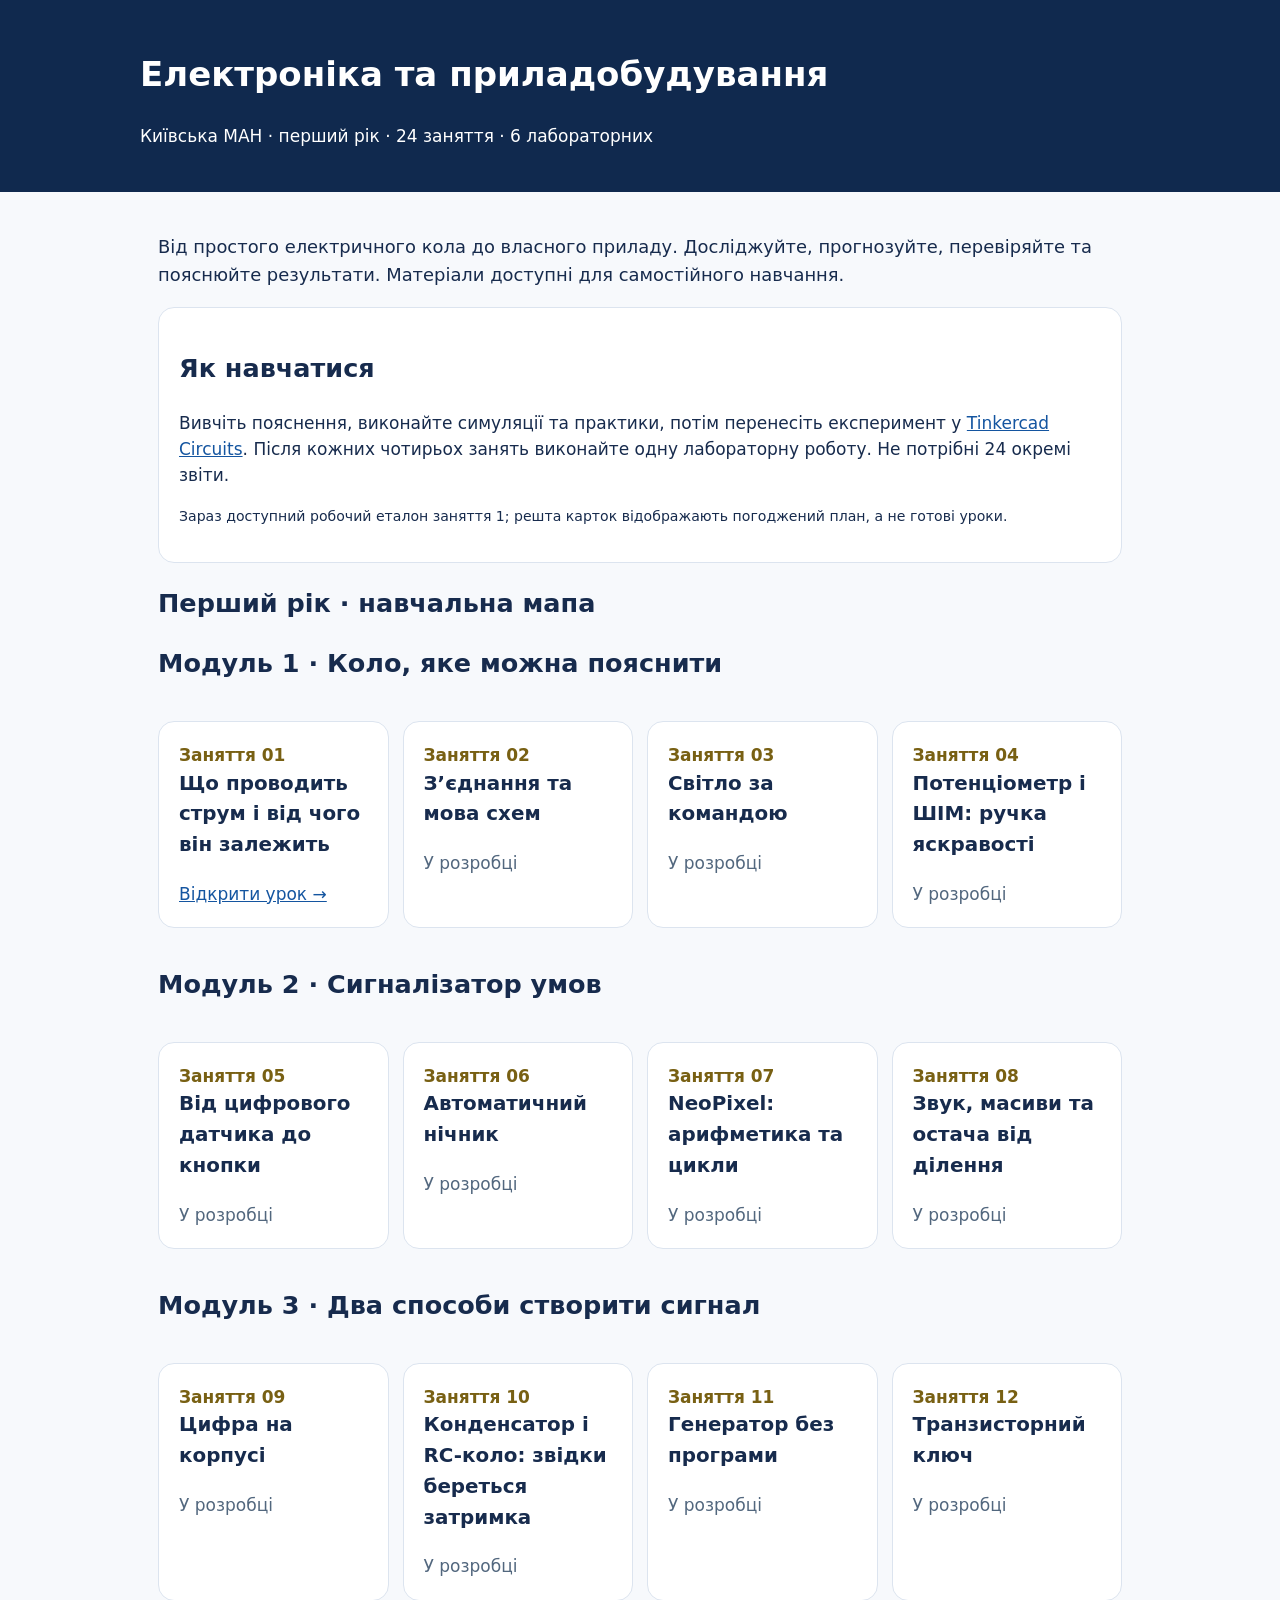
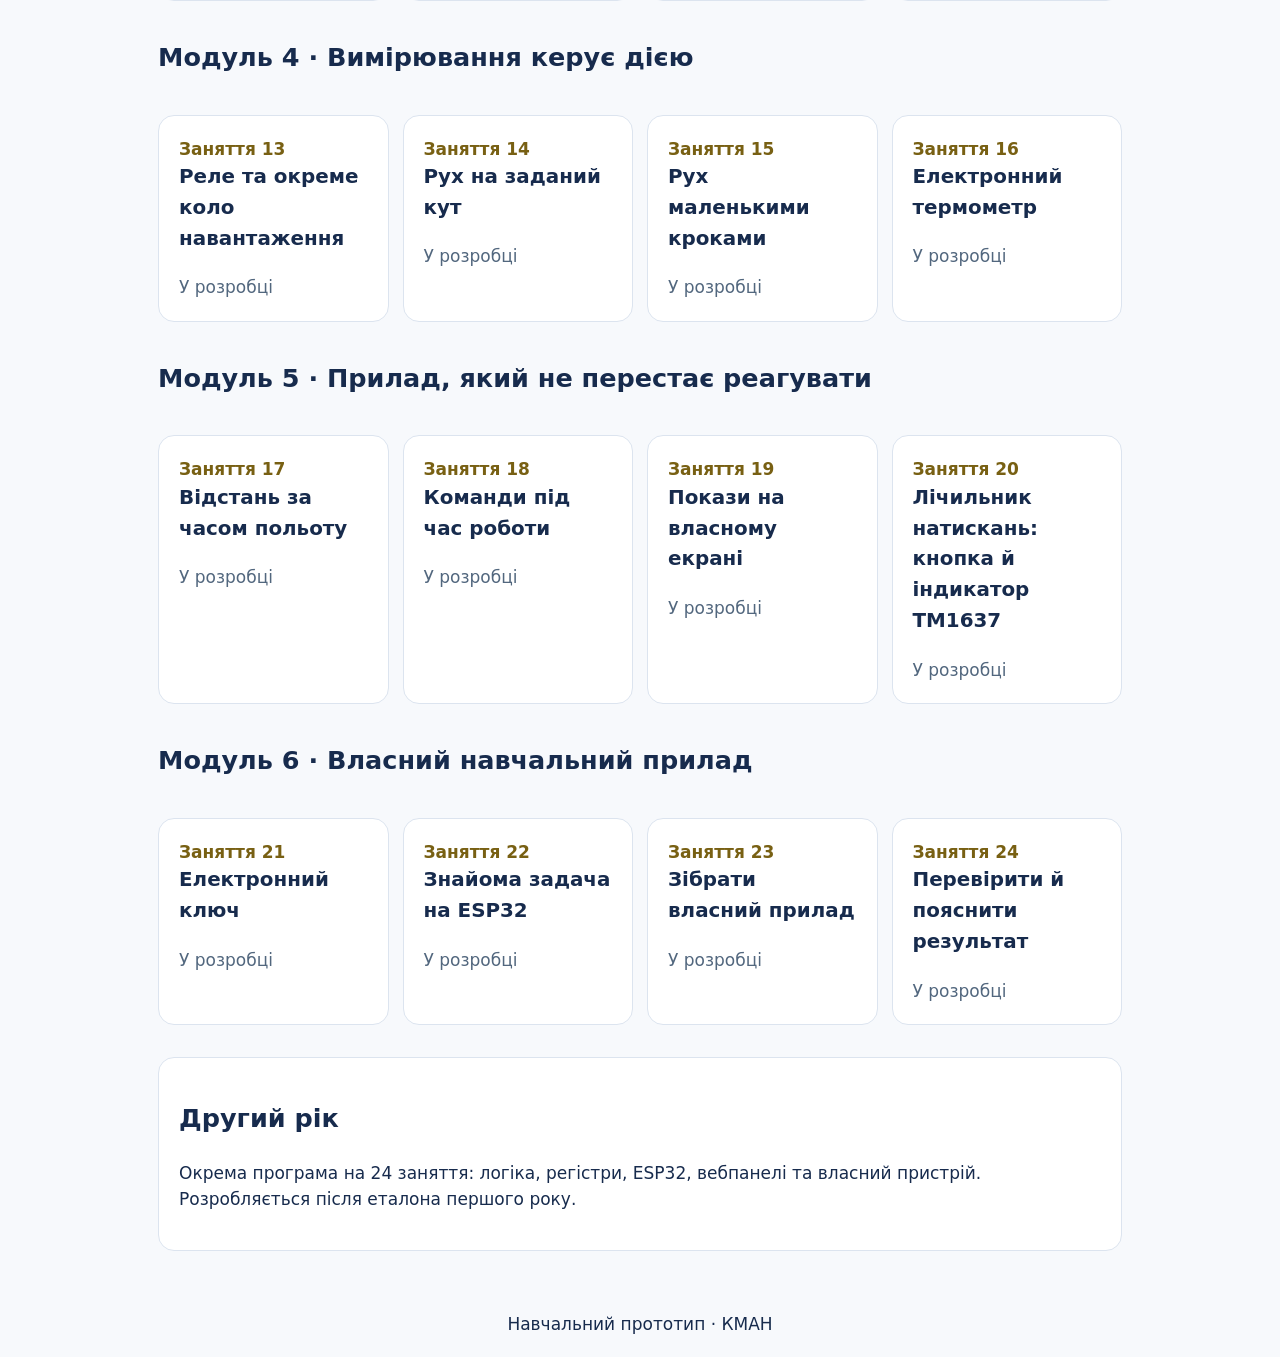
==== index.html @ ff13c94d "Add files via upload" ====
<!doctype html><html lang="uk"><head><meta charset="utf-8"><meta name="viewport" content="width=device-width,initial-scale=1"><title>Електроніка та приладобудування · КМАН</title><link rel="stylesheet" href="style.css"></head><body><header><h1>Електроніка та приладобудування</h1><p>Київська МАН · перший рік · 24 заняття · 6 лабораторних</p></header><main><p class="lead">Від простого електричного кола до власного приладу. Досліджуйте, прогнозуйте, перевіряйте та пояснюйте результати. Матеріали доступні для самостійного навчання.</p><section><h2>Як навчатися</h2><p>Вивчіть пояснення, виконайте симуляції та практики, потім перенесіть експеримент у <a href="https://www.tinkercad.com/circuits" target="_blank" rel="noopener">Tinkercad Circuits</a>. Після кожних чотирьох занять виконайте одну лабораторну роботу. Не потрібні 24 окремі звіти.</p><p class="small">Зараз доступний робочий еталон заняття 1; решта карток відображають погоджений план, а не готові уроки.</p></section><h2>Перший рік · навчальна мапа</h2><h2>Модуль 1 · Коло, яке можна пояснити</h2><div class="grid"><article class="card"><div class="tag">Заняття 01</div><h3>Що проводить струм і від чого він залежить</h3><a href="lessons/01.html">Відкрити урок →</a></article><article class="card"><div class="tag">Заняття 02</div><h3>З’єднання та мова схем</h3><span class="muted">У розробці</span></article><article class="card"><div class="tag">Заняття 03</div><h3>Світло за командою</h3><span class="muted">У розробці</span></article><article class="card"><div class="tag">Заняття 04</div><h3>Потенціометр і ШІМ: ручка яскравості</h3><span class="muted">У розробці</span></article></div><h2>Модуль 2 · Сигналізатор умов</h2><div class="grid"><article class="card"><div class="tag">Заняття 05</div><h3>Від цифрового датчика до кнопки</h3><span class="muted">У розробці</span></article><article class="card"><div class="tag">Заняття 06</div><h3>Автоматичний нічник</h3><span class="muted">У розробці</span></article><article class="card"><div class="tag">Заняття 07</div><h3>NeoPixel: арифметика та цикли</h3><span class="muted">У розробці</span></article><article class="card"><div class="tag">Заняття 08</div><h3>Звук, масиви та остача від ділення</h3><span class="muted">У розробці</span></article></div><h2>Модуль 3 · Два способи створити сигнал</h2><div class="grid"><article class="card"><div class="tag">Заняття 09</div><h3>Цифра на корпусі</h3><span class="muted">У розробці</span></article><article class="card"><div class="tag">Заняття 10</div><h3>Конденсатор і RC-коло: звідки береться затримка</h3><span class="muted">У розробці</span></article><article class="card"><div class="tag">Заняття 11</div><h3>Генератор без програми</h3><span class="muted">У розробці</span></article><article class="card"><div class="tag">Заняття 12</div><h3>Транзисторний ключ</h3><span class="muted">У розробці</span></article></div><h2>Модуль 4 · Вимірювання керує дією</h2><div class="grid"><article class="card"><div class="tag">Заняття 13</div><h3>Реле та окреме коло навантаження</h3><span class="muted">У розробці</span></article><article class="card"><div class="tag">Заняття 14</div><h3>Рух на заданий кут</h3><span class="muted">У розробці</span></article><article class="card"><div class="tag">Заняття 15</div><h3>Рух маленькими кроками</h3><span class="muted">У розробці</span></article><article class="card"><div class="tag">Заняття 16</div><h3>Електронний термометр</h3><span class="muted">У розробці</span></article></div><h2>Модуль 5 · Прилад, який не перестає реагувати</h2><div class="grid"><article class="card"><div class="tag">Заняття 17</div><h3>Відстань за часом польоту</h3><span class="muted">У розробці</span></article><article class="card"><div class="tag">Заняття 18</div><h3>Команди під час роботи</h3><span class="muted">У розробці</span></article><article class="card"><div class="tag">Заняття 19</div><h3>Покази на власному екрані</h3><span class="muted">У розробці</span></article><article class="card"><div class="tag">Заняття 20</div><h3>Лічильник натискань: кнопка й індикатор TM1637</h3><span class="muted">У розробці</span></article></div><h2>Модуль 6 · Власний навчальний прилад</h2><div class="grid"><article class="card"><div class="tag">Заняття 21</div><h3>Електронний ключ</h3><span class="muted">У розробці</span></article><article class="card"><div class="tag">Заняття 22</div><h3>Знайома задача на ESP32</h3><span class="muted">У розробці</span></article><article class="card"><div class="tag">Заняття 23</div><h3>Зібрати власний прилад</h3><span class="muted">У розробці</span></article><article class="card"><div class="tag">Заняття 24</div><h3>Перевірити й пояснити результат</h3><span class="muted">У розробці</span></article></div><section><h2>Другий рік</h2><p>Окрема програма на 24 заняття: логіка, регістри, ESP32, вебпанелі та власний пристрій. Розробляється після еталона першого року.</p></section></main><footer>Навчальний прототип · КМАН</footer></body></html>
---- style.css ----
*{box-sizing:border-box}body{margin:0;background:#f7f9fc;color:#172b4d;font:17px/1.55 system-ui,sans-serif}header{background:#10294e;color:white;padding:25px max(20px,calc((100% - 1000px)/2))}main{max-width:1000px;margin:auto;padding:24px 18px}a{color:#1455a0}header a{color:white}.lead{font-size:1.12rem}.grid{display:grid;grid-template-columns:repeat(auto-fit,minmax(230px,1fr));gap:14px}.card,section{background:white;border:1px solid #dce4ef;border-radius:16px;padding:20px;margin:16px 0}.card h3{margin-top:0}.tag{color:#786013;font-weight:700}button,input,select,textarea{font:inherit}button{border:0;border-radius:10px;background:#164b8c;color:white;padding:12px 17px;cursor:pointer;margin:5px 4px 5px 0}button:focus-visible,a:focus-visible,input:focus-visible{outline:3px solid #d4a53d}input[type=range]{width:100%}input[type=number]{max-width:120px;padding:9px}textarea{width:100%;min-height:95px;padding:10px;border:1px solid #9aaec7;border-radius:8px}.result{background:#eff5fc;padding:14px;border-radius:10px;margin-top:10px}.muted{color:#52677e}.circuit{display:flex;align-items:center;gap:12px;flex-wrap:wrap;background:#f0f6ff;padding:18px;border-radius:12px}.circuit span{padding:12px;border:2px solid #32639b;border-radius:8px}.disabled{opacity:.65}footer{padding:20px;text-align:center}.small{font-size:.88rem}@media print{header,button,.no-print{display:none!important}body{background:white}section{break-inside:avoid}}
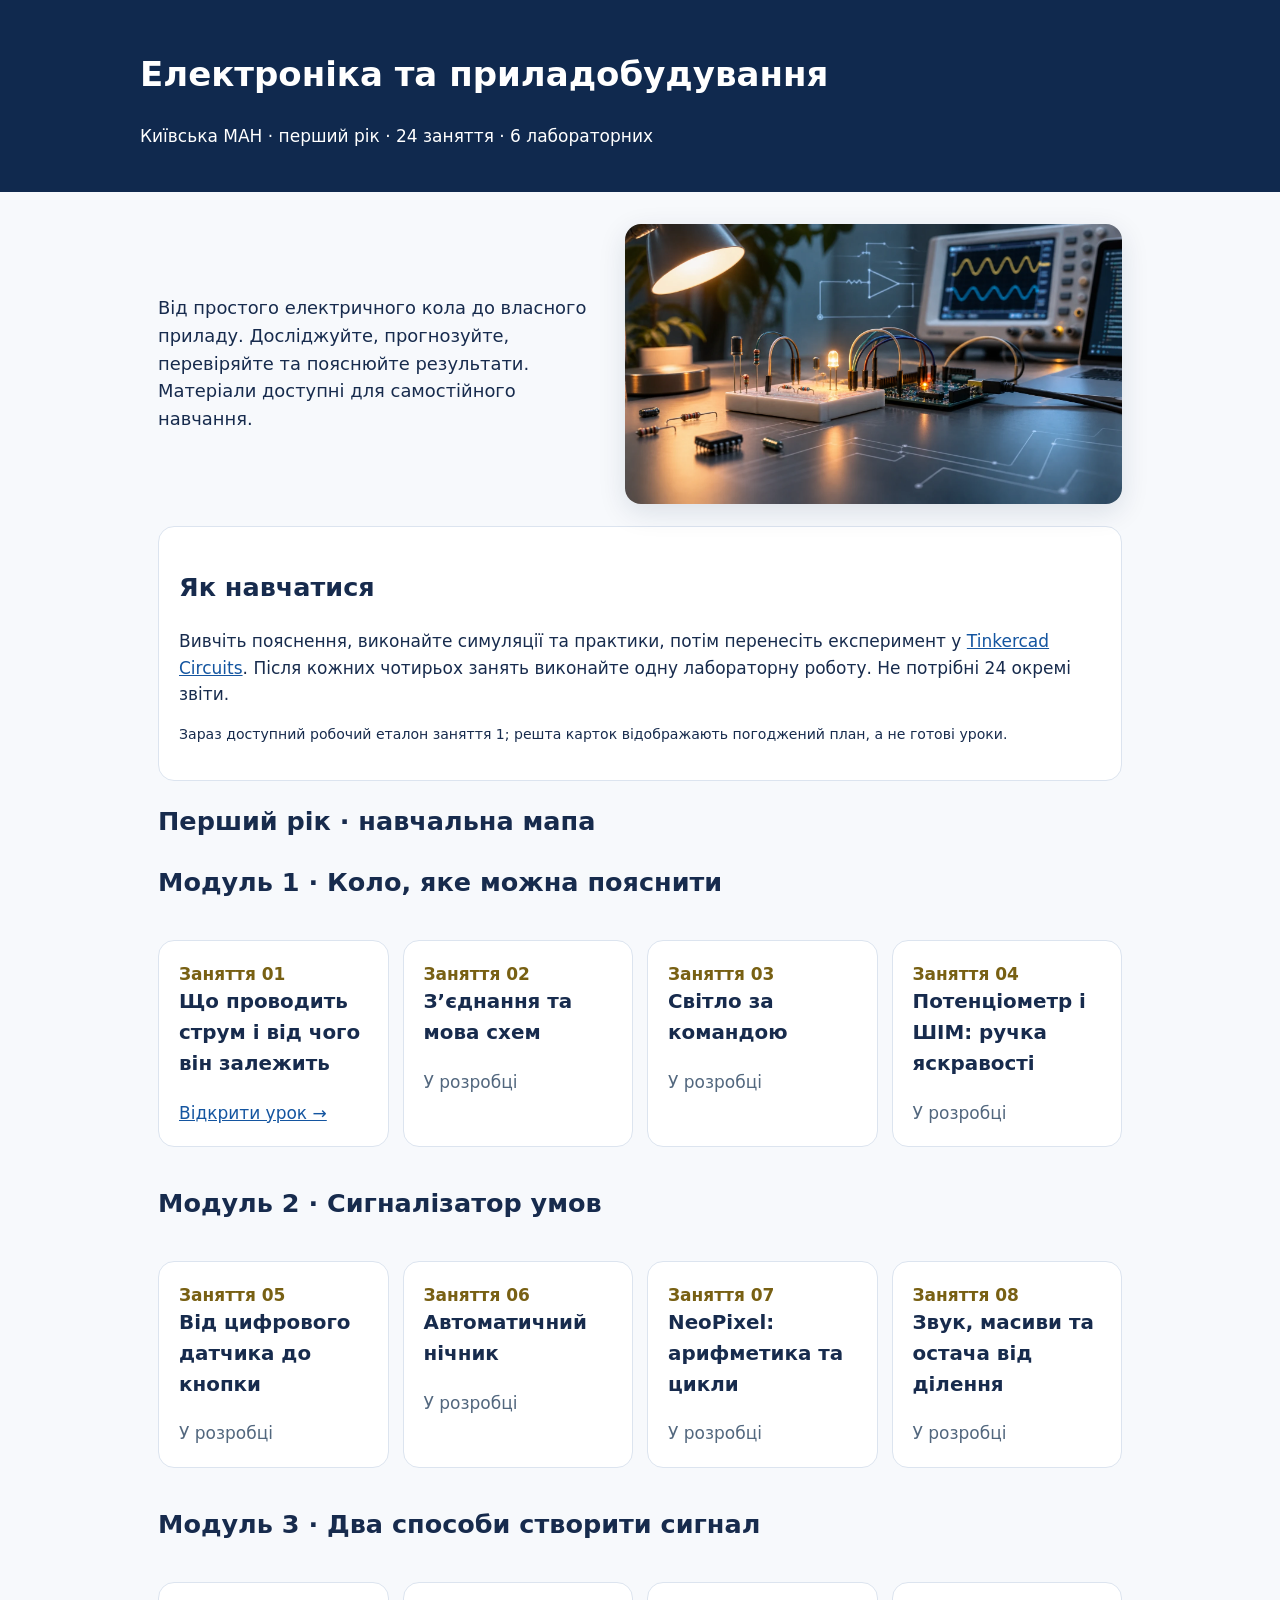
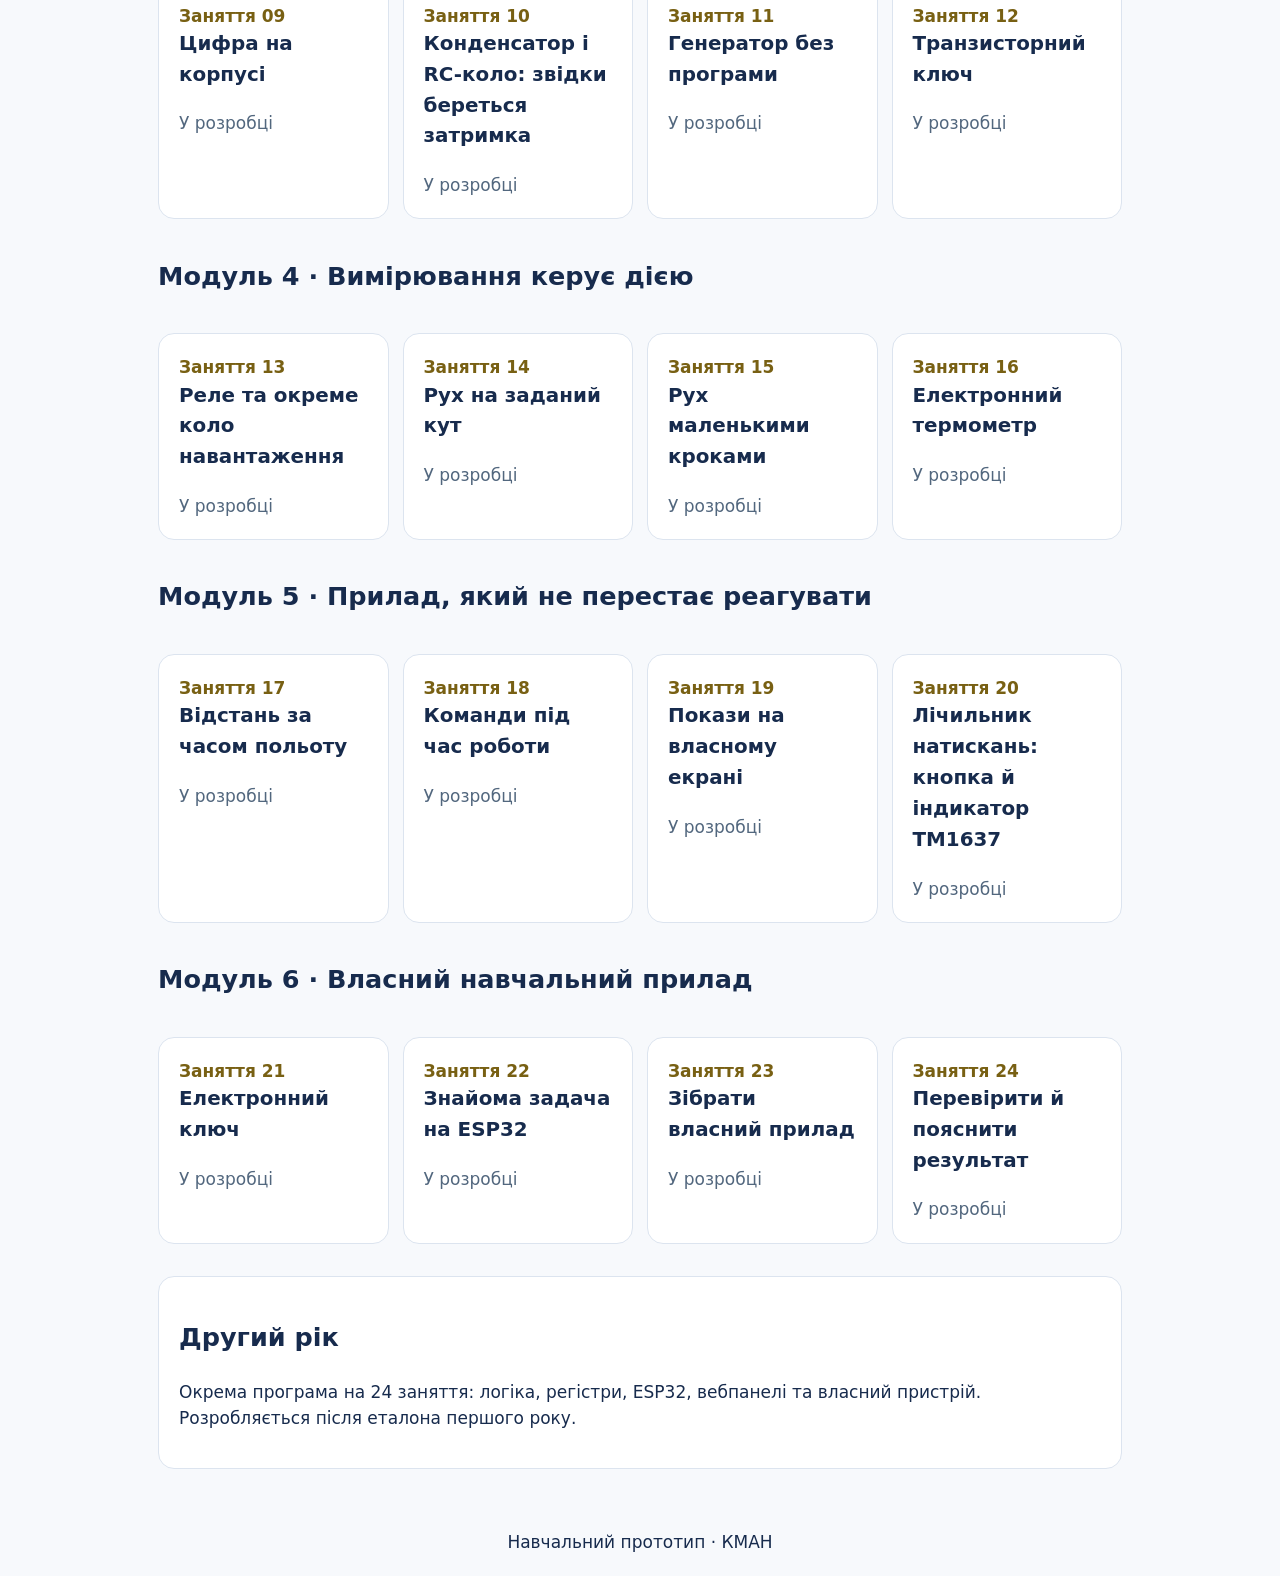
==== commit b7cc3429: "Add files via upload" ====
--- a/index.html
+++ b/index.html
@@ -1 +1 @@
-<!doctype html><html lang="uk"><head><meta charset="utf-8"><meta name="viewport" content="width=device-width,initial-scale=1"><title>Електроніка та приладобудування · КМАН</title><link rel="stylesheet" href="style.css"></head><body><header><h1>Електроніка та приладобудування</h1><p>Київська МАН · перший рік · 24 заняття · 6 лабораторних</p></header><main><p class="lead">Від простого електричного кола до власного приладу. Досліджуйте, прогнозуйте, перевіряйте та пояснюйте результати. Матеріали доступні для самостійного навчання.</p><section><h2>Як навчатися</h2><p>Вивчіть пояснення, виконайте симуляції та практики, потім перенесіть експеримент у <a href="https://www.tinkercad.com/circuits" target="_blank" rel="noopener">Tinkercad Circuits</a>. Після кожних чотирьох занять виконайте одну лабораторну роботу. Не потрібні 24 окремі звіти.</p><p class="small">Зараз доступний робочий еталон заняття 1; решта карток відображають погоджений план, а не готові уроки.</p></section><h2>Перший рік · навчальна мапа</h2><h2>Модуль 1 · Коло, яке можна пояснити</h2><div class="grid"><article class="card"><div class="tag">Заняття 01</div><h3>Що проводить струм і від чого він залежить</h3><a href="lessons/01.html">Відкрити урок →</a></article><article class="card"><div class="tag">Заняття 02</div><h3>З’єднання та мова схем</h3><span class="muted">У розробці</span></article><article class="card"><div class="tag">Заняття 03</div><h3>Світло за командою</h3><span class="muted">У розробці</span></article><article class="card"><div class="tag">Заняття 04</div><h3>Потенціометр і ШІМ: ручка яскравості</h3><span class="muted">У розробці</span></article></div><h2>Модуль 2 · Сигналізатор умов</h2><div class="grid"><article class="card"><div class="tag">Заняття 05</div><h3>Від цифрового датчика до кнопки</h3><span class="muted">У розробці</span></article><article class="card"><div class="tag">Заняття 06</div><h3>Автоматичний нічник</h3><span class="muted">У розробці</span></article><article class="card"><div class="tag">Заняття 07</div><h3>NeoPixel: арифметика та цикли</h3><span class="muted">У розробці</span></article><article class="card"><div class="tag">Заняття 08</div><h3>Звук, масиви та остача від ділення</h3><span class="muted">У розробці</span></article></div><h2>Модуль 3 · Два способи створити сигнал</h2><div class="grid"><article class="card"><div class="tag">Заняття 09</div><h3>Цифра на корпусі</h3><span class="muted">У розробці</span></article><article class="card"><div class="tag">Заняття 10</div><h3>Конденсатор і RC-коло: звідки береться затримка</h3><span class="muted">У розробці</span></article><article class="card"><div class="tag">Заняття 11</div><h3>Генератор без програми</h3><span class="muted">У розробці</span></article><article class="card"><div class="tag">Заняття 12</div><h3>Транзисторний ключ</h3><span class="muted">У розробці</span></article></div><h2>Модуль 4 · Вимірювання керує дією</h2><div class="grid"><article class="card"><div class="tag">Заняття 13</div><h3>Реле та окреме коло навантаження</h3><span class="muted">У розробці</span></article><article class="card"><div class="tag">Заняття 14</div><h3>Рух на заданий кут</h3><span class="muted">У розробці</span></article><article class="card"><div class="tag">Заняття 15</div><h3>Рух маленькими кроками</h3><span class="muted">У розробці</span></article><article class="card"><div class="tag">Заняття 16</div><h3>Електронний термометр</h3><span class="muted">У розробці</span></article></div><h2>Модуль 5 · Прилад, який не перестає реагувати</h2><div class="grid"><article class="card"><div class="tag">Заняття 17</div><h3>Відстань за часом польоту</h3><span class="muted">У розробці</span></article><article class="card"><div class="tag">Заняття 18</div><h3>Команди під час роботи</h3><span class="muted">У розробці</span></article><article class="card"><div class="tag">Заняття 19</div><h3>Покази на власному екрані</h3><span class="muted">У розробці</span></article><article class="card"><div class="tag">Заняття 20</div><h3>Лічильник натискань: кнопка й індикатор TM1637</h3><span class="muted">У розробці</span></article></div><h2>Модуль 6 · Власний навчальний прилад</h2><div class="grid"><article class="card"><div class="tag">Заняття 21</div><h3>Електронний ключ</h3><span class="muted">У розробці</span></article><article class="card"><div class="tag">Заняття 22</div><h3>Знайома задача на ESP32</h3><span class="muted">У розробці</span></article><article class="card"><div class="tag">Заняття 23</div><h3>Зібрати власний прилад</h3><span class="muted">У розробці</span></article><article class="card"><div class="tag">Заняття 24</div><h3>Перевірити й пояснити результат</h3><span class="muted">У розробці</span></article></div><section><h2>Другий рік</h2><p>Окрема програма на 24 заняття: логіка, регістри, ESP32, вебпанелі та власний пристрій. Розробляється після еталона першого року.</p></section></main><footer>Навчальний прототип · КМАН</footer></body></html>+<!doctype html><html lang="uk"><head><meta charset="utf-8"><meta name="viewport" content="width=device-width,initial-scale=1"><title>Електроніка та приладобудування · КМАН</title><link rel="stylesheet" href="style.css"></head><body><header><h1>Електроніка та приладобудування</h1><p>Київська МАН · перший рік · 24 заняття · 6 лабораторних</p></header><main><div class="hero"><div class="hero-copy"><p class="lead">Від простого електричного кола до власного приладу. Досліджуйте, прогнозуйте, перевіряйте та пояснюйте результати. Матеріали доступні для самостійного навчання.</p></div><img class="hero-image" src="images/electronics-hero.webp" alt="Електронна схема на макетній платі, мікроконтролер і осцилограф" loading="eager"></div><section><h2>Як навчатися</h2><p>Вивчіть пояснення, виконайте симуляції та практики, потім перенесіть експеримент у <a href="https://www.tinkercad.com/circuits" target="_blank" rel="noopener">Tinkercad Circuits</a>. Після кожних чотирьох занять виконайте одну лабораторну роботу. Не потрібні 24 окремі звіти.</p><p class="small">Зараз доступний робочий еталон заняття 1; решта карток відображають погоджений план, а не готові уроки.</p></section><h2>Перший рік · навчальна мапа</h2><h2>Модуль 1 · Коло, яке можна пояснити</h2><div class="grid"><article class="card"><div class="tag">Заняття 01</div><h3>Що проводить струм і від чого він залежить</h3><a href="lessons/01.html">Відкрити урок →</a></article><article class="card"><div class="tag">Заняття 02</div><h3>З’єднання та мова схем</h3><span class="muted">У розробці</span></article><article class="card"><div class="tag">Заняття 03</div><h3>Світло за командою</h3><span class="muted">У розробці</span></article><article class="card"><div class="tag">Заняття 04</div><h3>Потенціометр і ШІМ: ручка яскравості</h3><span class="muted">У розробці</span></article></div><h2>Модуль 2 · Сигналізатор умов</h2><div class="grid"><article class="card"><div class="tag">Заняття 05</div><h3>Від цифрового датчика до кнопки</h3><span class="muted">У розробці</span></article><article class="card"><div class="tag">Заняття 06</div><h3>Автоматичний нічник</h3><span class="muted">У розробці</span></article><article class="card"><div class="tag">Заняття 07</div><h3>NeoPixel: арифметика та цикли</h3><span class="muted">У розробці</span></article><article class="card"><div class="tag">Заняття 08</div><h3>Звук, масиви та остача від ділення</h3><span class="muted">У розробці</span></article></div><h2>Модуль 3 · Два способи створити сигнал</h2><div class="grid"><article class="card"><div class="tag">Заняття 09</div><h3>Цифра на корпусі</h3><span class="muted">У розробці</span></article><article class="card"><div class="tag">Заняття 10</div><h3>Конденсатор і RC-коло: звідки береться затримка</h3><span class="muted">У розробці</span></article><article class="card"><div class="tag">Заняття 11</div><h3>Генератор без програми</h3><span class="muted">У розробці</span></article><article class="card"><div class="tag">Заняття 12</div><h3>Транзисторний ключ</h3><span class="muted">У розробці</span></article></div><h2>Модуль 4 · Вимірювання керує дією</h2><div class="grid"><article class="card"><div class="tag">Заняття 13</div><h3>Реле та окреме коло навантаження</h3><span class="muted">У розробці</span></article><article class="card"><div class="tag">Заняття 14</div><h3>Рух на заданий кут</h3><span class="muted">У розробці</span></article><article class="card"><div class="tag">Заняття 15</div><h3>Рух маленькими кроками</h3><span class="muted">У розробці</span></article><article class="card"><div class="tag">Заняття 16</div><h3>Електронний термометр</h3><span class="muted">У розробці</span></article></div><h2>Модуль 5 · Прилад, який не перестає реагувати</h2><div class="grid"><article class="card"><div class="tag">Заняття 17</div><h3>Відстань за часом польоту</h3><span class="muted">У розробці</span></article><article class="card"><div class="tag">Заняття 18</div><h3>Команди під час роботи</h3><span class="muted">У розробці</span></article><article class="card"><div class="tag">Заняття 19</div><h3>Покази на власному екрані</h3><span class="muted">У розробці</span></article><article class="card"><div class="tag">Заняття 20</div><h3>Лічильник натискань: кнопка й індикатор TM1637</h3><span class="muted">У розробці</span></article></div><h2>Модуль 6 · Власний навчальний прилад</h2><div class="grid"><article class="card"><div class="tag">Заняття 21</div><h3>Електронний ключ</h3><span class="muted">У розробці</span></article><article class="card"><div class="tag">Заняття 22</div><h3>Знайома задача на ESP32</h3><span class="muted">У розробці</span></article><article class="card"><div class="tag">Заняття 23</div><h3>Зібрати власний прилад</h3><span class="muted">У розробці</span></article><article class="card"><div class="tag">Заняття 24</div><h3>Перевірити й пояснити результат</h3><span class="muted">У розробці</span></article></div><section><h2>Другий рік</h2><p>Окрема програма на 24 заняття: логіка, регістри, ESP32, вебпанелі та власний пристрій. Розробляється після еталона першого року.</p></section></main><footer>Навчальний прототип · КМАН</footer></body></html>
--- a/style.css
+++ b/style.css
@@ -1 +1,3 @@
-*{box-sizing:border-box}body{margin:0;background:#f7f9fc;color:#172b4d;font:17px/1.55 system-ui,sans-serif}header{background:#10294e;color:white;padding:25px max(20px,calc((100% - 1000px)/2))}main{max-width:1000px;margin:auto;padding:24px 18px}a{color:#1455a0}header a{color:white}.lead{font-size:1.12rem}.grid{display:grid;grid-template-columns:repeat(auto-fit,minmax(230px,1fr));gap:14px}.card,section{background:white;border:1px solid #dce4ef;border-radius:16px;padding:20px;margin:16px 0}.card h3{margin-top:0}.tag{color:#786013;font-weight:700}button,input,select,textarea{font:inherit}button{border:0;border-radius:10px;background:#164b8c;color:white;padding:12px 17px;cursor:pointer;margin:5px 4px 5px 0}button:focus-visible,a:focus-visible,input:focus-visible{outline:3px solid #d4a53d}input[type=range]{width:100%}input[type=number]{max-width:120px;padding:9px}textarea{width:100%;min-height:95px;padding:10px;border:1px solid #9aaec7;border-radius:8px}.result{background:#eff5fc;padding:14px;border-radius:10px;margin-top:10px}.muted{color:#52677e}.circuit{display:flex;align-items:center;gap:12px;flex-wrap:wrap;background:#f0f6ff;padding:18px;border-radius:12px}.circuit span{padding:12px;border:2px solid #32639b;border-radius:8px}.disabled{opacity:.65}footer{padding:20px;text-align:center}.small{font-size:.88rem}@media print{header,button,.no-print{display:none!important}body{background:white}section{break-inside:avoid}}+*{box-sizing:border-box}body{margin:0;background:#f7f9fc;color:#172b4d;font:17px/1.55 system-ui,sans-serif}header{background:#10294e;color:white;padding:25px max(20px,calc((100% - 1000px)/2))}main{max-width:1000px;margin:auto;padding:24px 18px}a{color:#1455a0}header a{color:white}.lead{font-size:1.12rem}.grid{display:grid;grid-template-columns:repeat(auto-fit,minmax(230px,1fr));gap:14px}.card,section{background:white;border:1px solid #dce4ef;border-radius:16px;padding:20px;margin:16px 0}.card h3{margin-top:0}.tag{color:#786013;font-weight:700}button,input,select,textarea{font:inherit}button{border:0;border-radius:10px;background:#164b8c;color:white;padding:12px 17px;cursor:pointer;margin:5px 4px 5px 0}button:focus-visible,a:focus-visible,input:focus-visible{outline:3px solid #d4a53d}input[type=range]{width:100%}input[type=number]{max-width:120px;padding:9px}textarea{width:100%;min-height:95px;padding:10px;border:1px solid #9aaec7;border-radius:8px}.result{background:#eff5fc;padding:14px;border-radius:10px;margin-top:10px}.muted{color:#52677e}.circuit{display:flex;align-items:center;gap:12px;flex-wrap:wrap;background:#f0f6ff;padding:18px;border-radius:12px}.circuit span{padding:12px;border:2px solid #32639b;border-radius:8px}.disabled{opacity:.65}footer{padding:20px;text-align:center}.small{font-size:.88rem}@media print{header,button,.no-print{display:none!important}body{background:white}section{break-inside:avoid}}
+/* Головна сторінка: реалістичне зображення праворуч від вступу */
+.hero{display:grid;grid-template-columns:minmax(0,1fr) minmax(0,1.12fr);gap:24px;align-items:center;margin:8px 0 22px}.hero-copy{min-width:0}.hero-image{display:block;width:100%;height:280px;object-fit:cover;border-radius:16px;box-shadow:0 8px 28px rgba(16,41,78,.12)}@media(max-width:680px){.hero{grid-template-columns:1fr;gap:12px}.hero-image{height:auto;max-height:300px;aspect-ratio:16/10;object-fit:cover}}
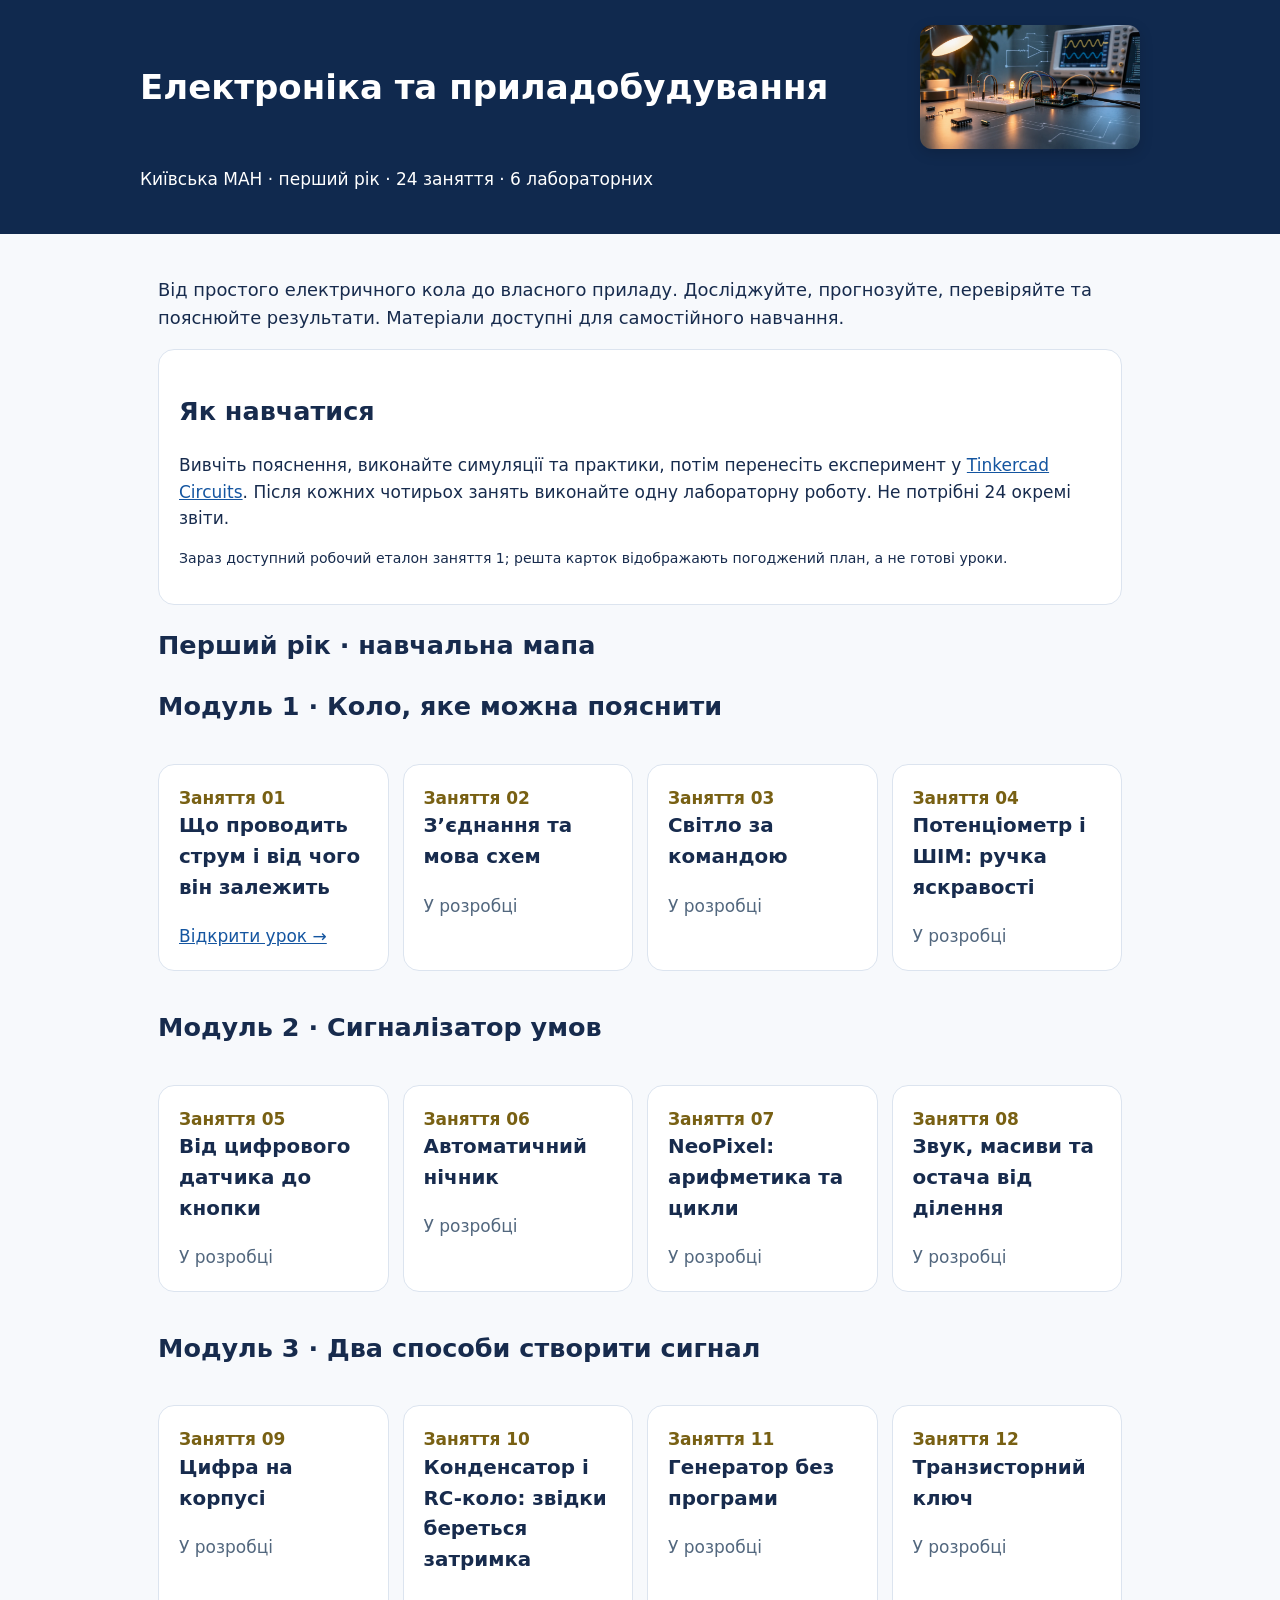
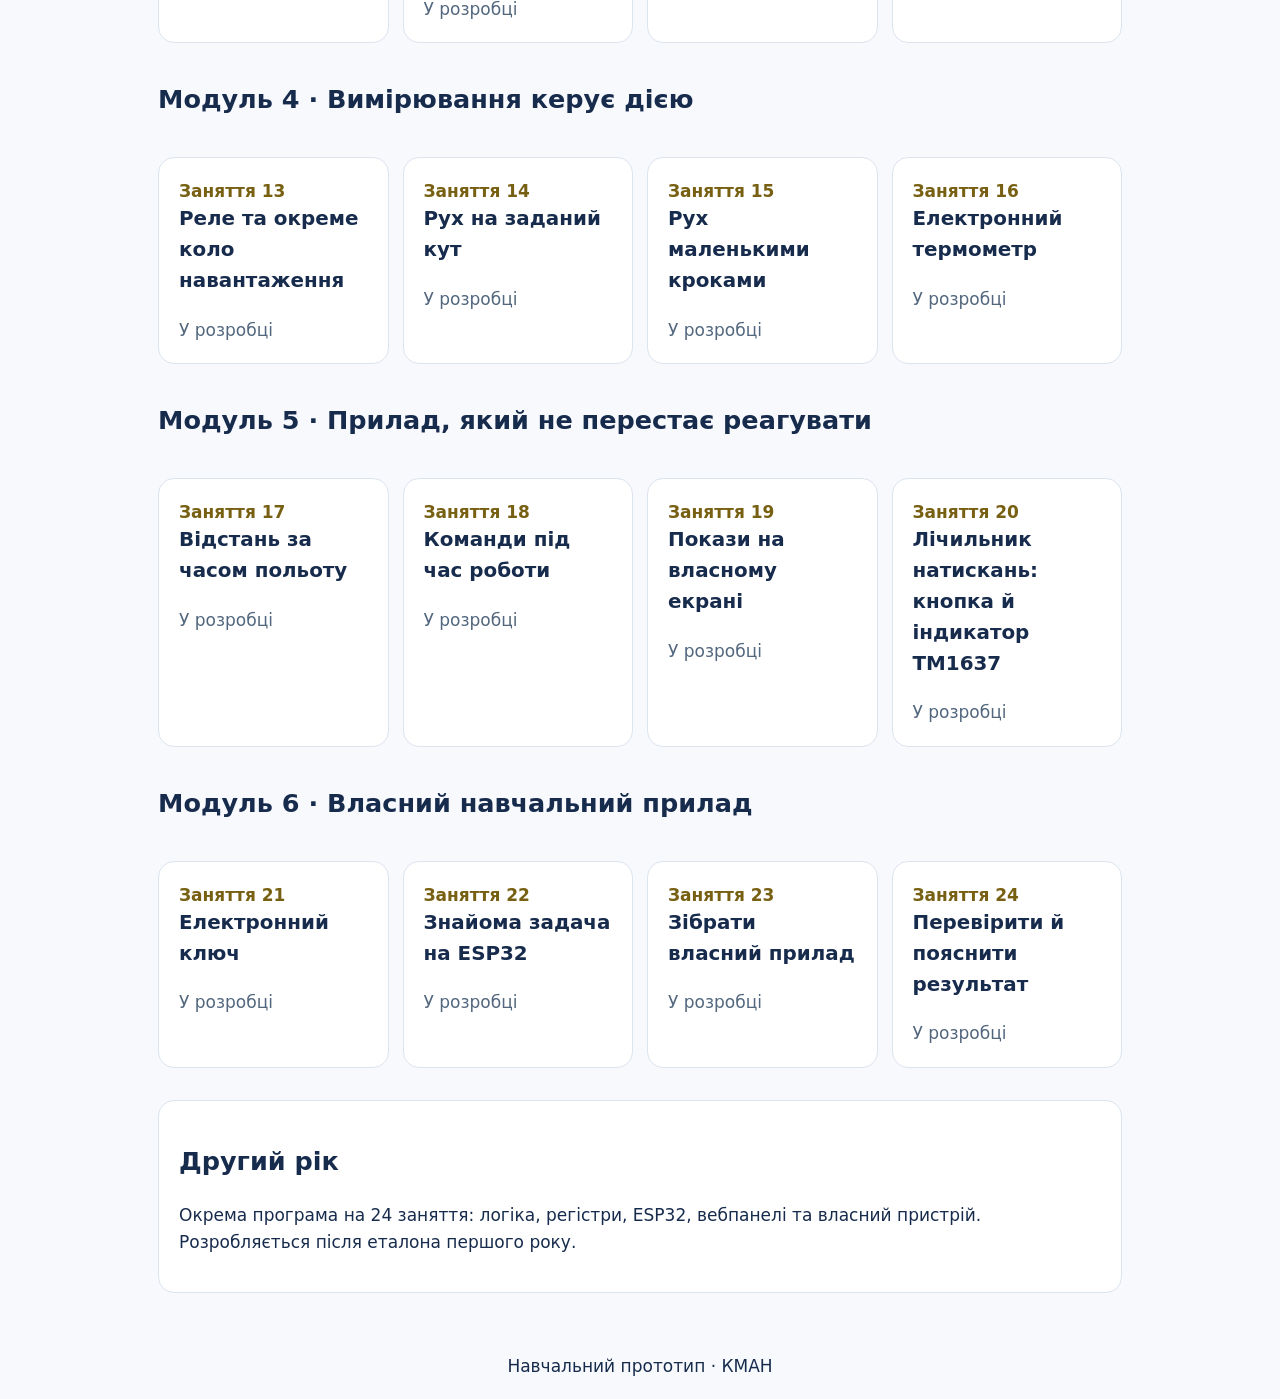
==== commit e300e707: "Add files via upload" ====
--- a/index.html
+++ b/index.html
@@ -1 +1,2 @@
-<!doctype html><html lang="uk"><head><meta charset="utf-8"><meta name="viewport" content="width=device-width,initial-scale=1"><title>Електроніка та приладобудування · КМАН</title><link rel="stylesheet" href="style.css"></head><body><header><h1>Електроніка та приладобудування</h1><p>Київська МАН · перший рік · 24 заняття · 6 лабораторних</p></header><main><div class="hero"><div class="hero-copy"><p class="lead">Від простого електричного кола до власного приладу. Досліджуйте, прогнозуйте, перевіряйте та пояснюйте результати. Матеріали доступні для самостійного навчання.</p></div><img class="hero-image" src="images/electronics-hero.webp" alt="Електронна схема на макетній платі, мікроконтролер і осцилограф" loading="eager"></div><section><h2>Як навчатися</h2><p>Вивчіть пояснення, виконайте симуляції та практики, потім перенесіть експеримент у <a href="https://www.tinkercad.com/circuits" target="_blank" rel="noopener">Tinkercad Circuits</a>. Після кожних чотирьох занять виконайте одну лабораторну роботу. Не потрібні 24 окремі звіти.</p><p class="small">Зараз доступний робочий еталон заняття 1; решта карток відображають погоджений план, а не готові уроки.</p></section><h2>Перший рік · навчальна мапа</h2><h2>Модуль 1 · Коло, яке можна пояснити</h2><div class="grid"><article class="card"><div class="tag">Заняття 01</div><h3>Що проводить струм і від чого він залежить</h3><a href="lessons/01.html">Відкрити урок →</a></article><article class="card"><div class="tag">Заняття 02</div><h3>З’єднання та мова схем</h3><span class="muted">У розробці</span></article><article class="card"><div class="tag">Заняття 03</div><h3>Світло за командою</h3><span class="muted">У розробці</span></article><article class="card"><div class="tag">Заняття 04</div><h3>Потенціометр і ШІМ: ручка яскравості</h3><span class="muted">У розробці</span></article></div><h2>Модуль 2 · Сигналізатор умов</h2><div class="grid"><article class="card"><div class="tag">Заняття 05</div><h3>Від цифрового датчика до кнопки</h3><span class="muted">У розробці</span></article><article class="card"><div class="tag">Заняття 06</div><h3>Автоматичний нічник</h3><span class="muted">У розробці</span></article><article class="card"><div class="tag">Заняття 07</div><h3>NeoPixel: арифметика та цикли</h3><span class="muted">У розробці</span></article><article class="card"><div class="tag">Заняття 08</div><h3>Звук, масиви та остача від ділення</h3><span class="muted">У розробці</span></article></div><h2>Модуль 3 · Два способи створити сигнал</h2><div class="grid"><article class="card"><div class="tag">Заняття 09</div><h3>Цифра на корпусі</h3><span class="muted">У розробці</span></article><article class="card"><div class="tag">Заняття 10</div><h3>Конденсатор і RC-коло: звідки береться затримка</h3><span class="muted">У розробці</span></article><article class="card"><div class="tag">Заняття 11</div><h3>Генератор без програми</h3><span class="muted">У розробці</span></article><article class="card"><div class="tag">Заняття 12</div><h3>Транзисторний ключ</h3><span class="muted">У розробці</span></article></div><h2>Модуль 4 · Вимірювання керує дією</h2><div class="grid"><article class="card"><div class="tag">Заняття 13</div><h3>Реле та окреме коло навантаження</h3><span class="muted">У розробці</span></article><article class="card"><div class="tag">Заняття 14</div><h3>Рух на заданий кут</h3><span class="muted">У розробці</span></article><article class="card"><div class="tag">Заняття 15</div><h3>Рух маленькими кроками</h3><span class="muted">У розробці</span></article><article class="card"><div class="tag">Заняття 16</div><h3>Електронний термометр</h3><span class="muted">У розробці</span></article></div><h2>Модуль 5 · Прилад, який не перестає реагувати</h2><div class="grid"><article class="card"><div class="tag">Заняття 17</div><h3>Відстань за часом польоту</h3><span class="muted">У розробці</span></article><article class="card"><div class="tag">Заняття 18</div><h3>Команди під час роботи</h3><span class="muted">У розробці</span></article><article class="card"><div class="tag">Заняття 19</div><h3>Покази на власному екрані</h3><span class="muted">У розробці</span></article><article class="card"><div class="tag">Заняття 20</div><h3>Лічильник натискань: кнопка й індикатор TM1637</h3><span class="muted">У розробці</span></article></div><h2>Модуль 6 · Власний навчальний прилад</h2><div class="grid"><article class="card"><div class="tag">Заняття 21</div><h3>Електронний ключ</h3><span class="muted">У розробці</span></article><article class="card"><div class="tag">Заняття 22</div><h3>Знайома задача на ESP32</h3><span class="muted">У розробці</span></article><article class="card"><div class="tag">Заняття 23</div><h3>Зібрати власний прилад</h3><span class="muted">У розробці</span></article><article class="card"><div class="tag">Заняття 24</div><h3>Перевірити й пояснити результат</h3><span class="muted">У розробці</span></article></div><section><h2>Другий рік</h2><p>Окрема програма на 24 заняття: логіка, регістри, ESP32, вебпанелі та власний пристрій. Розробляється після еталона першого року.</p></section></main><footer>Навчальний прототип · КМАН</footer></body></html>+<!DOCTYPE html>
+<html lang="uk"><head><meta charset="utf-8"/><meta content="width=device-width,initial-scale=1" name="viewport"/><title>Електроніка та приладобудування · КМАН</title><link href="style.css" rel="stylesheet"/></head><body><header><div class="course-heading"><h1>Електроніка та приладобудування</h1><img alt="Електронна схема на макетній платі, мікроконтролер і осцилограф" class="course-heading-image" loading="eager" src="images/electronics-hero.webp"/></div><p>Київська МАН · перший рік · 24 заняття · 6 лабораторних</p></header><main><p class="lead">Від простого електричного кола до власного приладу. Досліджуйте, прогнозуйте, перевіряйте та пояснюйте результати. Матеріали доступні для самостійного навчання.</p><section><h2>Як навчатися</h2><p>Вивчіть пояснення, виконайте симуляції та практики, потім перенесіть експеримент у <a href="https://www.tinkercad.com/circuits" rel="noopener" target="_blank">Tinkercad Circuits</a>. Після кожних чотирьох занять виконайте одну лабораторну роботу. Не потрібні 24 окремі звіти.</p><p class="small">Зараз доступний робочий еталон заняття 1; решта карток відображають погоджений план, а не готові уроки.</p></section><h2>Перший рік · навчальна мапа</h2><h2>Модуль 1 · Коло, яке можна пояснити</h2><div class="grid"><article class="card"><div class="tag">Заняття 01</div><h3>Що проводить струм і від чого він залежить</h3><a href="lessons/01.html">Відкрити урок →</a></article><article class="card"><div class="tag">Заняття 02</div><h3>З’єднання та мова схем</h3><span class="muted">У розробці</span></article><article class="card"><div class="tag">Заняття 03</div><h3>Світло за командою</h3><span class="muted">У розробці</span></article><article class="card"><div class="tag">Заняття 04</div><h3>Потенціометр і ШІМ: ручка яскравості</h3><span class="muted">У розробці</span></article></div><h2>Модуль 2 · Сигналізатор умов</h2><div class="grid"><article class="card"><div class="tag">Заняття 05</div><h3>Від цифрового датчика до кнопки</h3><span class="muted">У розробці</span></article><article class="card"><div class="tag">Заняття 06</div><h3>Автоматичний нічник</h3><span class="muted">У розробці</span></article><article class="card"><div class="tag">Заняття 07</div><h3>NeoPixel: арифметика та цикли</h3><span class="muted">У розробці</span></article><article class="card"><div class="tag">Заняття 08</div><h3>Звук, масиви та остача від ділення</h3><span class="muted">У розробці</span></article></div><h2>Модуль 3 · Два способи створити сигнал</h2><div class="grid"><article class="card"><div class="tag">Заняття 09</div><h3>Цифра на корпусі</h3><span class="muted">У розробці</span></article><article class="card"><div class="tag">Заняття 10</div><h3>Конденсатор і RC-коло: звідки береться затримка</h3><span class="muted">У розробці</span></article><article class="card"><div class="tag">Заняття 11</div><h3>Генератор без програми</h3><span class="muted">У розробці</span></article><article class="card"><div class="tag">Заняття 12</div><h3>Транзисторний ключ</h3><span class="muted">У розробці</span></article></div><h2>Модуль 4 · Вимірювання керує дією</h2><div class="grid"><article class="card"><div class="tag">Заняття 13</div><h3>Реле та окреме коло навантаження</h3><span class="muted">У розробці</span></article><article class="card"><div class="tag">Заняття 14</div><h3>Рух на заданий кут</h3><span class="muted">У розробці</span></article><article class="card"><div class="tag">Заняття 15</div><h3>Рух маленькими кроками</h3><span class="muted">У розробці</span></article><article class="card"><div class="tag">Заняття 16</div><h3>Електронний термометр</h3><span class="muted">У розробці</span></article></div><h2>Модуль 5 · Прилад, який не перестає реагувати</h2><div class="grid"><article class="card"><div class="tag">Заняття 17</div><h3>Відстань за часом польоту</h3><span class="muted">У розробці</span></article><article class="card"><div class="tag">Заняття 18</div><h3>Команди під час роботи</h3><span class="muted">У розробці</span></article><article class="card"><div class="tag">Заняття 19</div><h3>Покази на власному екрані</h3><span class="muted">У розробці</span></article><article class="card"><div class="tag">Заняття 20</div><h3>Лічильник натискань: кнопка й індикатор TM1637</h3><span class="muted">У розробці</span></article></div><h2>Модуль 6 · Власний навчальний прилад</h2><div class="grid"><article class="card"><div class="tag">Заняття 21</div><h3>Електронний ключ</h3><span class="muted">У розробці</span></article><article class="card"><div class="tag">Заняття 22</div><h3>Знайома задача на ESP32</h3><span class="muted">У розробці</span></article><article class="card"><div class="tag">Заняття 23</div><h3>Зібрати власний прилад</h3><span class="muted">У розробці</span></article><article class="card"><div class="tag">Заняття 24</div><h3>Перевірити й пояснити результат</h3><span class="muted">У розробці</span></article></div><section><h2>Другий рік</h2><p>Окрема програма на 24 заняття: логіка, регістри, ESP32, вебпанелі та власний пристрій. Розробляється після еталона першого року.</p></section></main><footer>Навчальний прототип · КМАН</footer></body></html>
--- a/style.css
+++ b/style.css
@@ -1,3 +1,6 @@
 *{box-sizing:border-box}body{margin:0;background:#f7f9fc;color:#172b4d;font:17px/1.55 system-ui,sans-serif}header{background:#10294e;color:white;padding:25px max(20px,calc((100% - 1000px)/2))}main{max-width:1000px;margin:auto;padding:24px 18px}a{color:#1455a0}header a{color:white}.lead{font-size:1.12rem}.grid{display:grid;grid-template-columns:repeat(auto-fit,minmax(230px,1fr));gap:14px}.card,section{background:white;border:1px solid #dce4ef;border-radius:16px;padding:20px;margin:16px 0}.card h3{margin-top:0}.tag{color:#786013;font-weight:700}button,input,select,textarea{font:inherit}button{border:0;border-radius:10px;background:#164b8c;color:white;padding:12px 17px;cursor:pointer;margin:5px 4px 5px 0}button:focus-visible,a:focus-visible,input:focus-visible{outline:3px solid #d4a53d}input[type=range]{width:100%}input[type=number]{max-width:120px;padding:9px}textarea{width:100%;min-height:95px;padding:10px;border:1px solid #9aaec7;border-radius:8px}.result{background:#eff5fc;padding:14px;border-radius:10px;margin-top:10px}.muted{color:#52677e}.circuit{display:flex;align-items:center;gap:12px;flex-wrap:wrap;background:#f0f6ff;padding:18px;border-radius:12px}.circuit span{padding:12px;border:2px solid #32639b;border-radius:8px}.disabled{opacity:.65}footer{padding:20px;text-align:center}.small{font-size:.88rem}@media print{header,button,.no-print{display:none!important}body{background:white}section{break-inside:avoid}}
 /* Головна сторінка: реалістичне зображення праворуч від вступу */
 .hero{display:grid;grid-template-columns:minmax(0,1fr) minmax(0,1.12fr);gap:24px;align-items:center;margin:8px 0 22px}.hero-copy{min-width:0}.hero-image{display:block;width:100%;height:280px;object-fit:cover;border-radius:16px;box-shadow:0 8px 28px rgba(16,41,78,.12)}@media(max-width:680px){.hero{grid-template-columns:1fr;gap:12px}.hero-image{height:auto;max-height:300px;aspect-ratio:16/10;object-fit:cover}}
+
+/* Компактне зображення поруч із назвою курсу */
+.course-heading{display:flex;align-items:center;justify-content:space-between;gap:20px}.course-heading h1{margin:0;min-width:0}.course-heading-image{display:block;width:220px;max-width:25%;height:auto;aspect-ratio:16/9;object-fit:cover;border-radius:12px;flex-shrink:0;box-shadow:0 4px 14px rgba(0,0,0,.15)}@media(max-width:600px){.course-heading{gap:10px}.course-heading h1{font-size:clamp(1.25rem,5vw,2rem)}.course-heading-image{width:105px;max-width:32%;border-radius:8px}}
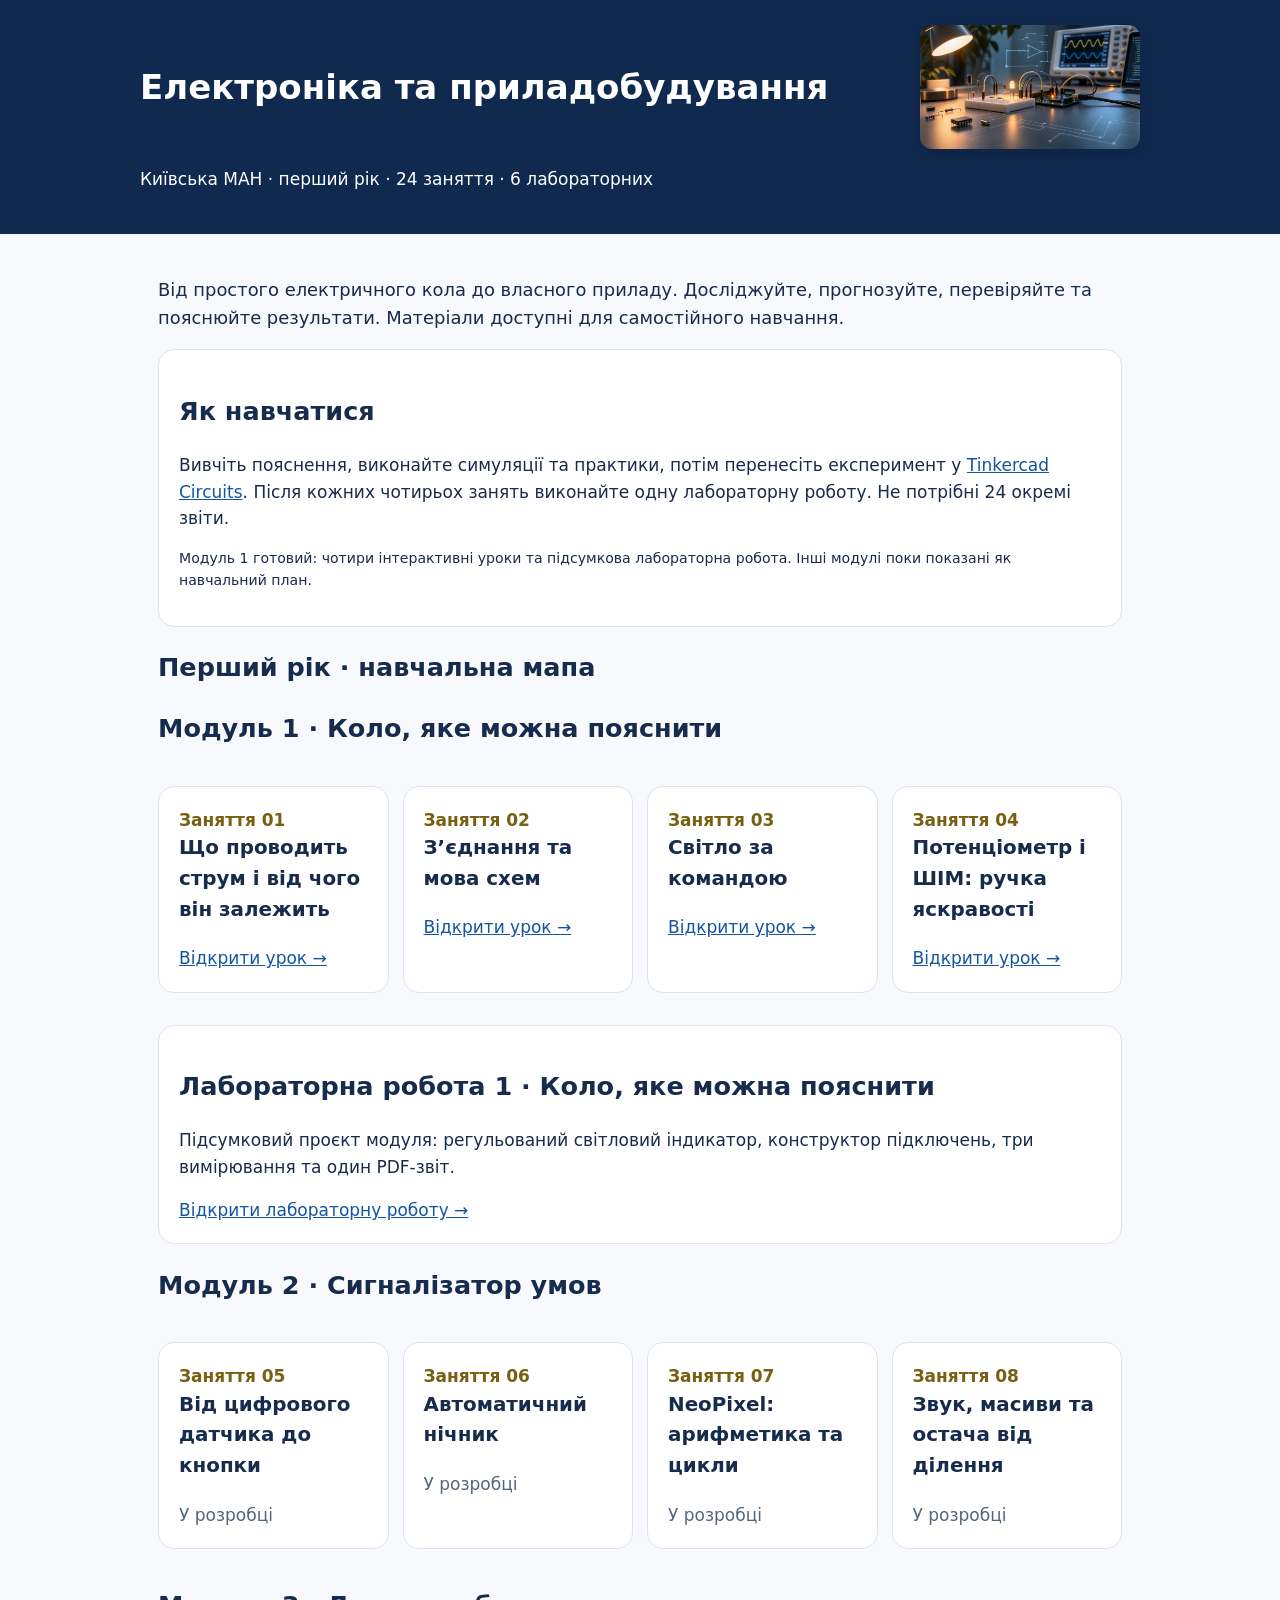
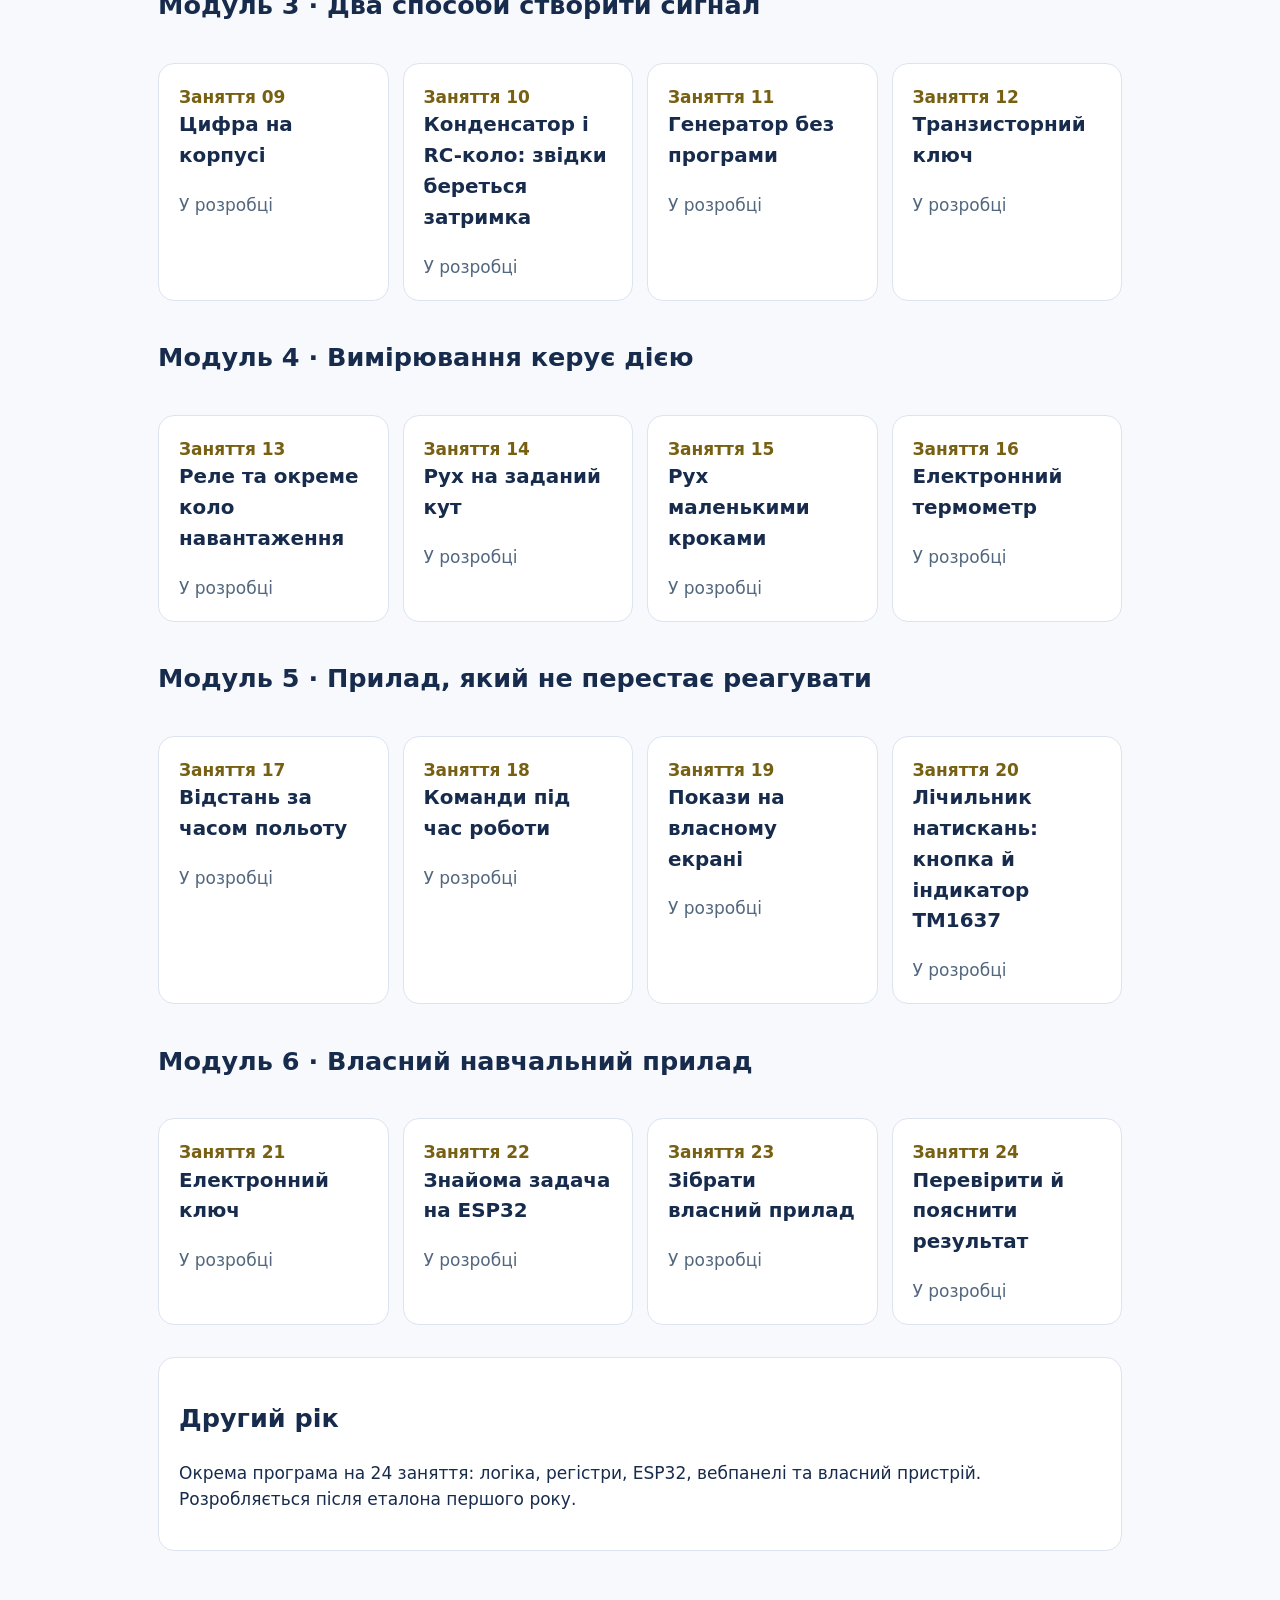
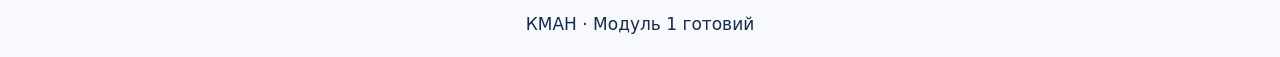
==== commit 956580d7: "Add files via upload" ====
--- a/index.html
+++ b/index.html
@@ -1,2 +1,2 @@
 <!DOCTYPE html>
-<html lang="uk"><head><meta charset="utf-8"/><meta content="width=device-width,initial-scale=1" name="viewport"/><title>Електроніка та приладобудування · КМАН</title><link href="style.css" rel="stylesheet"/></head><body><header><div class="course-heading"><h1>Електроніка та приладобудування</h1><img alt="Електронна схема на макетній платі, мікроконтролер і осцилограф" class="course-heading-image" loading="eager" src="images/electronics-hero.webp"/></div><p>Київська МАН · перший рік · 24 заняття · 6 лабораторних</p></header><main><p class="lead">Від простого електричного кола до власного приладу. Досліджуйте, прогнозуйте, перевіряйте та пояснюйте результати. Матеріали доступні для самостійного навчання.</p><section><h2>Як навчатися</h2><p>Вивчіть пояснення, виконайте симуляції та практики, потім перенесіть експеримент у <a href="https://www.tinkercad.com/circuits" rel="noopener" target="_blank">Tinkercad Circuits</a>. Після кожних чотирьох занять виконайте одну лабораторну роботу. Не потрібні 24 окремі звіти.</p><p class="small">Зараз доступний робочий еталон заняття 1; решта карток відображають погоджений план, а не готові уроки.</p></section><h2>Перший рік · навчальна мапа</h2><h2>Модуль 1 · Коло, яке можна пояснити</h2><div class="grid"><article class="card"><div class="tag">Заняття 01</div><h3>Що проводить струм і від чого він залежить</h3><a href="lessons/01.html">Відкрити урок →</a></article><article class="card"><div class="tag">Заняття 02</div><h3>З’єднання та мова схем</h3><span class="muted">У розробці</span></article><article class="card"><div class="tag">Заняття 03</div><h3>Світло за командою</h3><span class="muted">У розробці</span></article><article class="card"><div class="tag">Заняття 04</div><h3>Потенціометр і ШІМ: ручка яскравості</h3><span class="muted">У розробці</span></article></div><h2>Модуль 2 · Сигналізатор умов</h2><div class="grid"><article class="card"><div class="tag">Заняття 05</div><h3>Від цифрового датчика до кнопки</h3><span class="muted">У розробці</span></article><article class="card"><div class="tag">Заняття 06</div><h3>Автоматичний нічник</h3><span class="muted">У розробці</span></article><article class="card"><div class="tag">Заняття 07</div><h3>NeoPixel: арифметика та цикли</h3><span class="muted">У розробці</span></article><article class="card"><div class="tag">Заняття 08</div><h3>Звук, масиви та остача від ділення</h3><span class="muted">У розробці</span></article></div><h2>Модуль 3 · Два способи створити сигнал</h2><div class="grid"><article class="card"><div class="tag">Заняття 09</div><h3>Цифра на корпусі</h3><span class="muted">У розробці</span></article><article class="card"><div class="tag">Заняття 10</div><h3>Конденсатор і RC-коло: звідки береться затримка</h3><span class="muted">У розробці</span></article><article class="card"><div class="tag">Заняття 11</div><h3>Генератор без програми</h3><span class="muted">У розробці</span></article><article class="card"><div class="tag">Заняття 12</div><h3>Транзисторний ключ</h3><span class="muted">У розробці</span></article></div><h2>Модуль 4 · Вимірювання керує дією</h2><div class="grid"><article class="card"><div class="tag">Заняття 13</div><h3>Реле та окреме коло навантаження</h3><span class="muted">У розробці</span></article><article class="card"><div class="tag">Заняття 14</div><h3>Рух на заданий кут</h3><span class="muted">У розробці</span></article><article class="card"><div class="tag">Заняття 15</div><h3>Рух маленькими кроками</h3><span class="muted">У розробці</span></article><article class="card"><div class="tag">Заняття 16</div><h3>Електронний термометр</h3><span class="muted">У розробці</span></article></div><h2>Модуль 5 · Прилад, який не перестає реагувати</h2><div class="grid"><article class="card"><div class="tag">Заняття 17</div><h3>Відстань за часом польоту</h3><span class="muted">У розробці</span></article><article class="card"><div class="tag">Заняття 18</div><h3>Команди під час роботи</h3><span class="muted">У розробці</span></article><article class="card"><div class="tag">Заняття 19</div><h3>Покази на власному екрані</h3><span class="muted">У розробці</span></article><article class="card"><div class="tag">Заняття 20</div><h3>Лічильник натискань: кнопка й індикатор TM1637</h3><span class="muted">У розробці</span></article></div><h2>Модуль 6 · Власний навчальний прилад</h2><div class="grid"><article class="card"><div class="tag">Заняття 21</div><h3>Електронний ключ</h3><span class="muted">У розробці</span></article><article class="card"><div class="tag">Заняття 22</div><h3>Знайома задача на ESP32</h3><span class="muted">У розробці</span></article><article class="card"><div class="tag">Заняття 23</div><h3>Зібрати власний прилад</h3><span class="muted">У розробці</span></article><article class="card"><div class="tag">Заняття 24</div><h3>Перевірити й пояснити результат</h3><span class="muted">У розробці</span></article></div><section><h2>Другий рік</h2><p>Окрема програма на 24 заняття: логіка, регістри, ESP32, вебпанелі та власний пристрій. Розробляється після еталона першого року.</p></section></main><footer>Навчальний прототип · КМАН</footer></body></html>+<html lang="uk"><head><meta charset="utf-8"/><meta content="width=device-width,initial-scale=1" name="viewport"/><title>Електроніка та приладобудування · КМАН</title><link href="style.css" rel="stylesheet"/></head><body><header><div class="course-heading"><h1>Електроніка та приладобудування</h1><img alt="Електронна схема на макетній платі, мікроконтролер і осцилограф" class="course-heading-image" loading="eager" src="images/electronics-hero.webp"/></div><p>Київська МАН · перший рік · 24 заняття · 6 лабораторних</p></header><main><p class="lead">Від простого електричного кола до власного приладу. Досліджуйте, прогнозуйте, перевіряйте та пояснюйте результати. Матеріали доступні для самостійного навчання.</p><section><h2>Як навчатися</h2><p>Вивчіть пояснення, виконайте симуляції та практики, потім перенесіть експеримент у <a href="https://www.tinkercad.com/circuits" rel="noopener" target="_blank">Tinkercad Circuits</a>. Після кожних чотирьох занять виконайте одну лабораторну роботу. Не потрібні 24 окремі звіти.</p><p class="small">Модуль 1 готовий: чотири інтерактивні уроки та підсумкова лабораторна робота. Інші модулі поки показані як навчальний план.</p></section><h2>Перший рік · навчальна мапа</h2><h2>Модуль 1 · Коло, яке можна пояснити</h2><div class="grid"><article class="card"><div class="tag">Заняття 01</div><h3>Що проводить струм і від чого він залежить</h3><a href="lessons/01.html">Відкрити урок →</a></article><article class="card"><div class="tag">Заняття 02</div><h3>З’єднання та мова схем</h3><a href="lessons/02.html">Відкрити урок →</a></article><article class="card"><div class="tag">Заняття 03</div><h3>Світло за командою</h3><a href="lessons/03.html">Відкрити урок →</a></article><article class="card"><div class="tag">Заняття 04</div><h3>Потенціометр і ШІМ: ручка яскравості</h3><a href="lessons/04.html">Відкрити урок →</a></article></div><section><h2>Лабораторна робота 1 · Коло, яке можна пояснити</h2><p>Підсумковий проєкт модуля: регульований світловий індикатор, конструктор підключень, три вимірювання та один PDF-звіт.</p><a href="lessons/lab-01.html">Відкрити лабораторну роботу →</a></section><h2>Модуль 2 · Сигналізатор умов</h2><div class="grid"><article class="card"><div class="tag">Заняття 05</div><h3>Від цифрового датчика до кнопки</h3><span class="muted">У розробці</span></article><article class="card"><div class="tag">Заняття 06</div><h3>Автоматичний нічник</h3><span class="muted">У розробці</span></article><article class="card"><div class="tag">Заняття 07</div><h3>NeoPixel: арифметика та цикли</h3><span class="muted">У розробці</span></article><article class="card"><div class="tag">Заняття 08</div><h3>Звук, масиви та остача від ділення</h3><span class="muted">У розробці</span></article></div><h2>Модуль 3 · Два способи створити сигнал</h2><div class="grid"><article class="card"><div class="tag">Заняття 09</div><h3>Цифра на корпусі</h3><span class="muted">У розробці</span></article><article class="card"><div class="tag">Заняття 10</div><h3>Конденсатор і RC-коло: звідки береться затримка</h3><span class="muted">У розробці</span></article><article class="card"><div class="tag">Заняття 11</div><h3>Генератор без програми</h3><span class="muted">У розробці</span></article><article class="card"><div class="tag">Заняття 12</div><h3>Транзисторний ключ</h3><span class="muted">У розробці</span></article></div><h2>Модуль 4 · Вимірювання керує дією</h2><div class="grid"><article class="card"><div class="tag">Заняття 13</div><h3>Реле та окреме коло навантаження</h3><span class="muted">У розробці</span></article><article class="card"><div class="tag">Заняття 14</div><h3>Рух на заданий кут</h3><span class="muted">У розробці</span></article><article class="card"><div class="tag">Заняття 15</div><h3>Рух маленькими кроками</h3><span class="muted">У розробці</span></article><article class="card"><div class="tag">Заняття 16</div><h3>Електронний термометр</h3><span class="muted">У розробці</span></article></div><h2>Модуль 5 · Прилад, який не перестає реагувати</h2><div class="grid"><article class="card"><div class="tag">Заняття 17</div><h3>Відстань за часом польоту</h3><span class="muted">У розробці</span></article><article class="card"><div class="tag">Заняття 18</div><h3>Команди під час роботи</h3><span class="muted">У розробці</span></article><article class="card"><div class="tag">Заняття 19</div><h3>Покази на власному екрані</h3><span class="muted">У розробці</span></article><article class="card"><div class="tag">Заняття 20</div><h3>Лічильник натискань: кнопка й індикатор TM1637</h3><span class="muted">У розробці</span></article></div><h2>Модуль 6 · Власний навчальний прилад</h2><div class="grid"><article class="card"><div class="tag">Заняття 21</div><h3>Електронний ключ</h3><span class="muted">У розробці</span></article><article class="card"><div class="tag">Заняття 22</div><h3>Знайома задача на ESP32</h3><span class="muted">У розробці</span></article><article class="card"><div class="tag">Заняття 23</div><h3>Зібрати власний прилад</h3><span class="muted">У розробці</span></article><article class="card"><div class="tag">Заняття 24</div><h3>Перевірити й пояснити результат</h3><span class="muted">У розробці</span></article></div><section><h2>Другий рік</h2><p>Окрема програма на 24 заняття: логіка, регістри, ESP32, вебпанелі та власний пристрій. Розробляється після еталона першого року.</p></section></main><footer>КМАН · Модуль 1 готовий</footer></body></html>
--- a/style.css
+++ b/style.css
@@ -4,3 +4,6 @@
 
 /* Компактне зображення поруч із назвою курсу */
 .course-heading{display:flex;align-items:center;justify-content:space-between;gap:20px}.course-heading h1{margin:0;min-width:0}.course-heading-image{display:block;width:220px;max-width:25%;height:auto;aspect-ratio:16/9;object-fit:cover;border-radius:12px;flex-shrink:0;box-shadow:0 4px 14px rgba(0,0,0,.15)}@media(max-width:600px){.course-heading{gap:10px}.course-heading h1{font-size:clamp(1.25rem,5vw,2rem)}.course-heading-image{width:105px;max-width:32%;border-radius:8px}}
+
+/* Модуль 1: інтерактивні навчальні стенди */
+.lesson-intro{display:grid;grid-template-columns:minmax(0,1fr) 160px;align-items:center;gap:20px}.lesson-icon{width:150px;height:150px;border-radius:18px;background:linear-gradient(145deg,#122b4f,#26639a);display:grid;place-items:center;font-size:72px;box-shadow:0 8px 20px #142e4c25}.eyebrow{color:#cba650;font-weight:700}.step{border-left:4px solid #d6aa4d;padding-left:14px}.workbench{background:#f4f8fd;border:1px solid #cad8e9;border-radius:14px;padding:16px;margin:14px 0}.parts{display:flex;flex-wrap:wrap;gap:8px}.part{background:white;color:#18395d;border:2px solid #8aa5c5;border-radius:10px;padding:9px 13px;cursor:grab;touch-action:manipulation}.part.selected{border-color:#d09a26;background:#fff4d7}.slot{display:inline-flex;align-items:center;justify-content:center;min-width:100px;min-height:48px;border:2px dashed #6e8aab;border-radius:10px;background:white;margin:4px;padding:7px;cursor:pointer;color:#18395d}.slot.filled{border-style:solid;background:#e8f2ff}.slots{display:flex;flex-wrap:wrap;align-items:center;gap:7px;margin:14px 0}.inline-controls{display:flex;flex-wrap:wrap;align-items:center;gap:12px}.inline-controls label{flex:1 1 160px}.reading{font-size:1.2rem;font-weight:700}.bulb{display:inline-grid;place-items:center;border-radius:50%;width:90px;height:90px;background:#c5ced9;color:#48576a;font-size:44px;transition:background .2s,box-shadow .2s}.led-dot{display:inline-block;width:40px;height:40px;border-radius:50%;background:#8a2730;vertical-align:middle;box-shadow:inset 0 2px 10px #0005}.two-col{display:grid;grid-template-columns:repeat(2,minmax(0,1fr));gap:12px}.codebox{background:#12263e;color:#e8f5ff;padding:16px;border-radius:12px;overflow-x:auto;white-space:pre-wrap;font:15px/1.6 ui-monospace,monospace}.trace{font:14px/1.5 ui-monospace,monospace;background:#e9f0fa;padding:12px;border-radius:9px;max-height:220px;overflow:auto}.note{font-size:.9rem;color:#4c6078}.lesson-nav{display:flex;justify-content:space-between;gap:12px;flex-wrap:wrap;margin-top:22px}.lesson-nav a{font-weight:700}.progress{font-size:.92rem;color:#536d87}.lab-table{width:100%;border-collapse:collapse}.lab-table td,.lab-table th{border:1px solid #cad8e9;padding:8px;text-align:left}.lab-table input{width:100%;min-width:70px;padding:5px}.print-only{display:none}@media(max-width:620px){.lesson-intro{grid-template-columns:1fr 88px;gap:8px}.lesson-icon{width:85px;height:85px;font-size:43px}.two-col{grid-template-columns:1fr}.slot{min-width:75px}.workbench{padding:11px}}@media print{.workbench button,.lesson-nav,.parts,.no-print{display:none!important}.print-only{display:block}.workbench{break-inside:avoid}input,textarea{border:1px solid #ddd!important}.codebox{color:#000;background:#f4f4f4}}
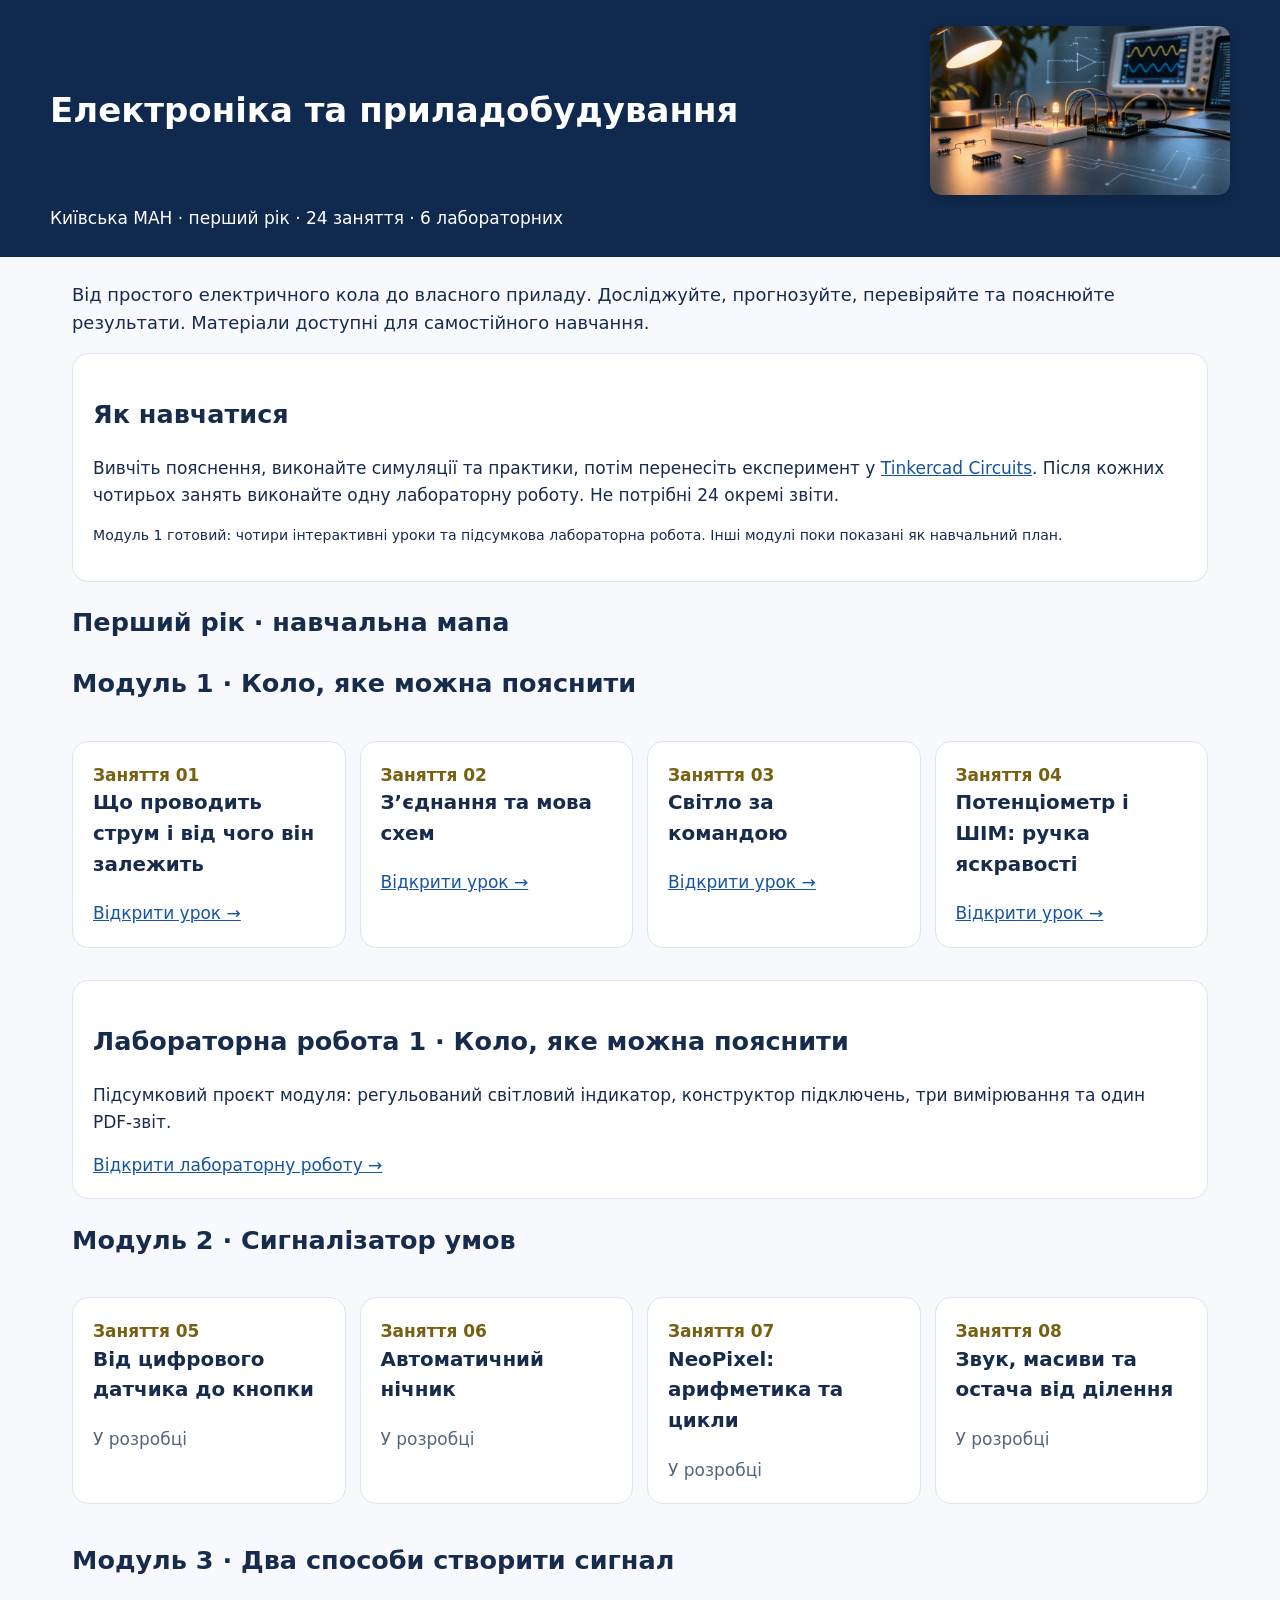
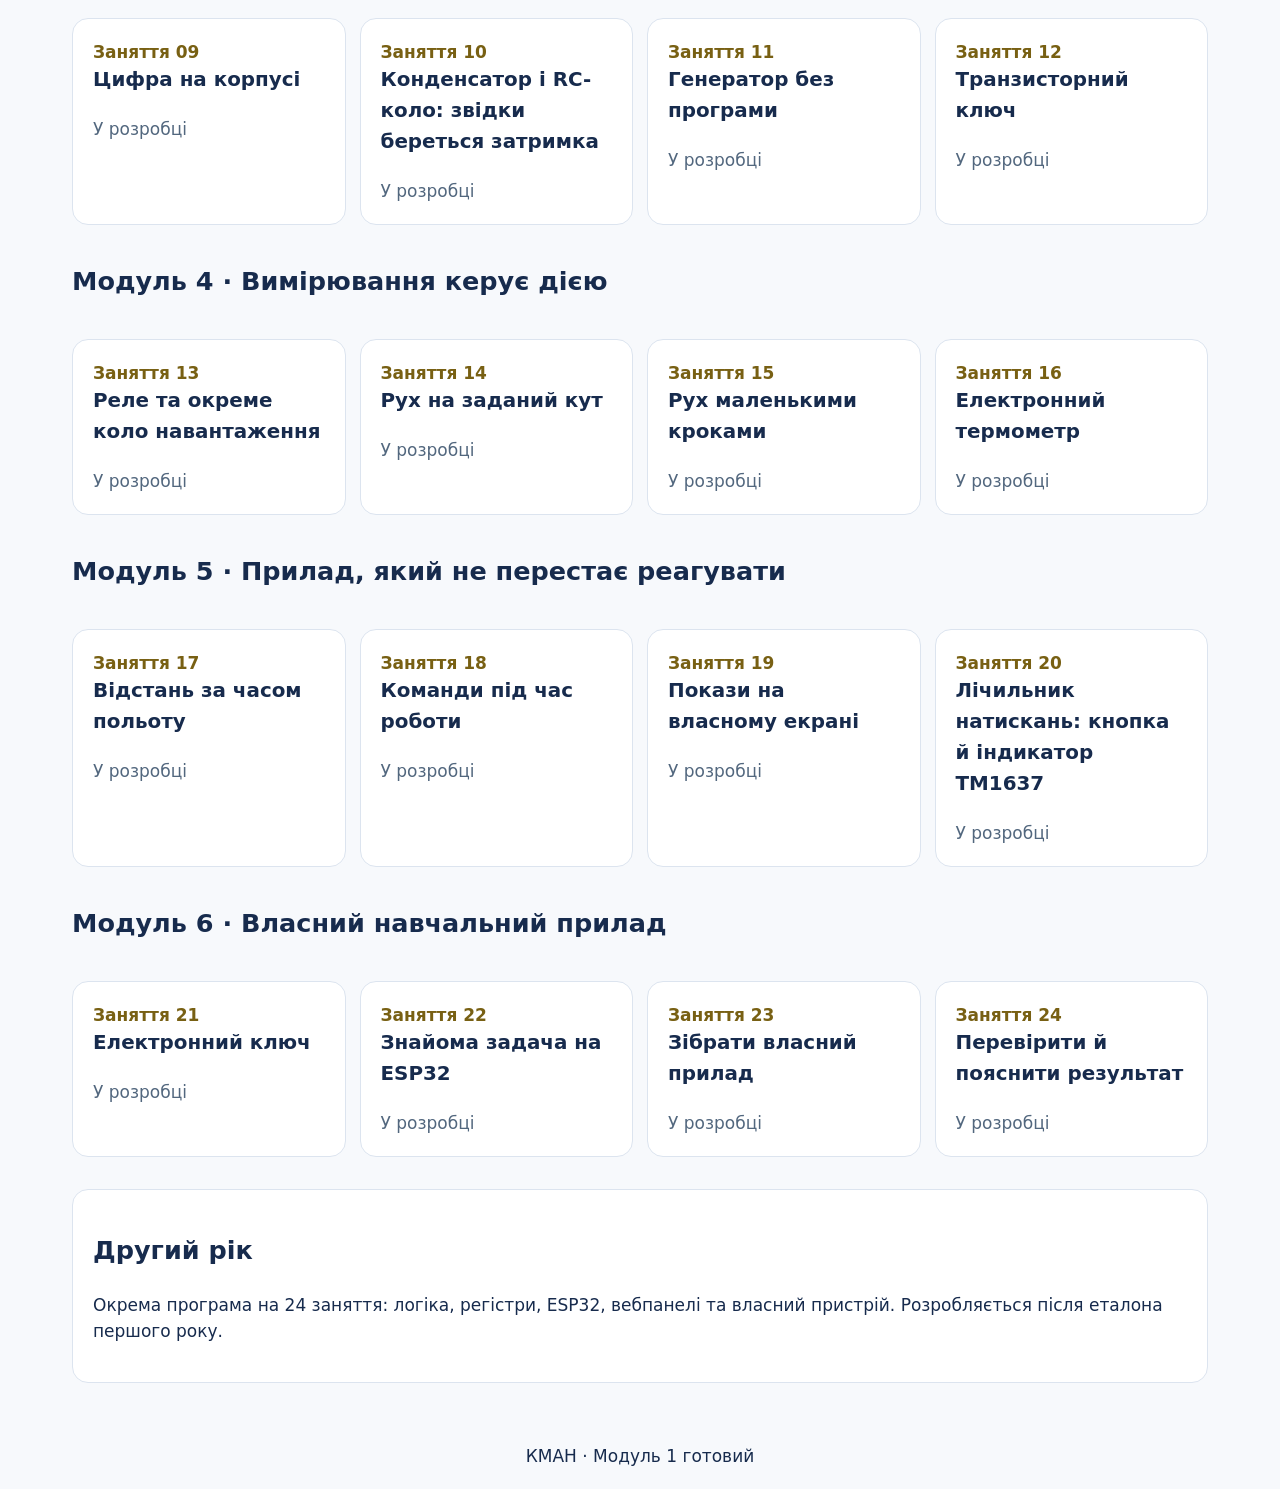
==== commit 75ec1226: "Add files via upload" ====
--- a/index.html
+++ b/index.html
@@ -1,2 +1,12 @@
 <!DOCTYPE html>
-<html lang="uk"><head><meta charset="utf-8"/><meta content="width=device-width,initial-scale=1" name="viewport"/><title>Електроніка та приладобудування · КМАН</title><link href="style.css" rel="stylesheet"/></head><body><header><div class="course-heading"><h1>Електроніка та приладобудування</h1><img alt="Електронна схема на макетній платі, мікроконтролер і осцилограф" class="course-heading-image" loading="eager" src="images/electronics-hero.webp"/></div><p>Київська МАН · перший рік · 24 заняття · 6 лабораторних</p></header><main><p class="lead">Від простого електричного кола до власного приладу. Досліджуйте, прогнозуйте, перевіряйте та пояснюйте результати. Матеріали доступні для самостійного навчання.</p><section><h2>Як навчатися</h2><p>Вивчіть пояснення, виконайте симуляції та практики, потім перенесіть експеримент у <a href="https://www.tinkercad.com/circuits" rel="noopener" target="_blank">Tinkercad Circuits</a>. Після кожних чотирьох занять виконайте одну лабораторну роботу. Не потрібні 24 окремі звіти.</p><p class="small">Модуль 1 готовий: чотири інтерактивні уроки та підсумкова лабораторна робота. Інші модулі поки показані як навчальний план.</p></section><h2>Перший рік · навчальна мапа</h2><h2>Модуль 1 · Коло, яке можна пояснити</h2><div class="grid"><article class="card"><div class="tag">Заняття 01</div><h3>Що проводить струм і від чого він залежить</h3><a href="lessons/01.html">Відкрити урок →</a></article><article class="card"><div class="tag">Заняття 02</div><h3>З’єднання та мова схем</h3><a href="lessons/02.html">Відкрити урок →</a></article><article class="card"><div class="tag">Заняття 03</div><h3>Світло за командою</h3><a href="lessons/03.html">Відкрити урок →</a></article><article class="card"><div class="tag">Заняття 04</div><h3>Потенціометр і ШІМ: ручка яскравості</h3><a href="lessons/04.html">Відкрити урок →</a></article></div><section><h2>Лабораторна робота 1 · Коло, яке можна пояснити</h2><p>Підсумковий проєкт модуля: регульований світловий індикатор, конструктор підключень, три вимірювання та один PDF-звіт.</p><a href="lessons/lab-01.html">Відкрити лабораторну роботу →</a></section><h2>Модуль 2 · Сигналізатор умов</h2><div class="grid"><article class="card"><div class="tag">Заняття 05</div><h3>Від цифрового датчика до кнопки</h3><span class="muted">У розробці</span></article><article class="card"><div class="tag">Заняття 06</div><h3>Автоматичний нічник</h3><span class="muted">У розробці</span></article><article class="card"><div class="tag">Заняття 07</div><h3>NeoPixel: арифметика та цикли</h3><span class="muted">У розробці</span></article><article class="card"><div class="tag">Заняття 08</div><h3>Звук, масиви та остача від ділення</h3><span class="muted">У розробці</span></article></div><h2>Модуль 3 · Два способи створити сигнал</h2><div class="grid"><article class="card"><div class="tag">Заняття 09</div><h3>Цифра на корпусі</h3><span class="muted">У розробці</span></article><article class="card"><div class="tag">Заняття 10</div><h3>Конденсатор і RC-коло: звідки береться затримка</h3><span class="muted">У розробці</span></article><article class="card"><div class="tag">Заняття 11</div><h3>Генератор без програми</h3><span class="muted">У розробці</span></article><article class="card"><div class="tag">Заняття 12</div><h3>Транзисторний ключ</h3><span class="muted">У розробці</span></article></div><h2>Модуль 4 · Вимірювання керує дією</h2><div class="grid"><article class="card"><div class="tag">Заняття 13</div><h3>Реле та окреме коло навантаження</h3><span class="muted">У розробці</span></article><article class="card"><div class="tag">Заняття 14</div><h3>Рух на заданий кут</h3><span class="muted">У розробці</span></article><article class="card"><div class="tag">Заняття 15</div><h3>Рух маленькими кроками</h3><span class="muted">У розробці</span></article><article class="card"><div class="tag">Заняття 16</div><h3>Електронний термометр</h3><span class="muted">У розробці</span></article></div><h2>Модуль 5 · Прилад, який не перестає реагувати</h2><div class="grid"><article class="card"><div class="tag">Заняття 17</div><h3>Відстань за часом польоту</h3><span class="muted">У розробці</span></article><article class="card"><div class="tag">Заняття 18</div><h3>Команди під час роботи</h3><span class="muted">У розробці</span></article><article class="card"><div class="tag">Заняття 19</div><h3>Покази на власному екрані</h3><span class="muted">У розробці</span></article><article class="card"><div class="tag">Заняття 20</div><h3>Лічильник натискань: кнопка й індикатор TM1637</h3><span class="muted">У розробці</span></article></div><h2>Модуль 6 · Власний навчальний прилад</h2><div class="grid"><article class="card"><div class="tag">Заняття 21</div><h3>Електронний ключ</h3><span class="muted">У розробці</span></article><article class="card"><div class="tag">Заняття 22</div><h3>Знайома задача на ESP32</h3><span class="muted">У розробці</span></article><article class="card"><div class="tag">Заняття 23</div><h3>Зібрати власний прилад</h3><span class="muted">У розробці</span></article><article class="card"><div class="tag">Заняття 24</div><h3>Перевірити й пояснити результат</h3><span class="muted">У розробці</span></article></div><section><h2>Другий рік</h2><p>Окрема програма на 24 заняття: логіка, регістри, ESP32, вебпанелі та власний пристрій. Розробляється після еталона першого року.</p></section></main><footer>КМАН · Модуль 1 готовий</footer></body></html>+<html lang="uk"><head><meta charset="utf-8"/><meta content="width=device-width,initial-scale=1" name="viewport"/><title>Електроніка та приладобудування · КМАН</title><link href="style.css?v=20261110-2" rel="stylesheet"/><style>
+/* Головна: незалежно від кешованого CSS */
+body.home-page header{padding:26px max(22px,calc((100% - 1180px)/2))!important}
+body.home-page main{width:min(100%,1180px)!important;max-width:none!important;margin:0 auto!important;padding:24px 22px!important}
+body.home-page main>section{width:100%!important;max-width:none!important}
+body.home-page .course-heading{display:flex!important;align-items:center!important;justify-content:space-between!important;gap:28px!important}
+body.home-page .course-heading h1{flex:1 1 auto!important;margin:0!important;min-width:0!important}
+body.home-page .course-heading-image{display:block!important;width:300px!important;max-width:30%!important;height:auto!important;aspect-ratio:16/9!important;object-fit:cover!important;flex:0 0 auto!important;border-radius:12px!important}
+body.home-page .lead{max-width:none!important}
+@media(max-width:640px){body.home-page .course-heading{gap:12px!important}body.home-page .course-heading h1{font-size:clamp(1.25rem,5vw,2rem)!important}body.home-page .course-heading-image{width:115px!important;max-width:34%!important}body.home-page main{padding:16px 14px!important}}
+</style></head><body class="home-page"><header><div class="course-heading"><h1>Електроніка та приладобудування</h1><img alt="Електронна схема на макетній платі, мікроконтролер і осцилограф" class="course-heading-image" loading="eager" src="images/electronics-hero.webp"/></div><p>Київська МАН · перший рік · 24 заняття · 6 лабораторних</p></header><main><p class="lead">Від простого електричного кола до власного приладу. Досліджуйте, прогнозуйте, перевіряйте та пояснюйте результати. Матеріали доступні для самостійного навчання.</p><section><h2>Як навчатися</h2><p>Вивчіть пояснення, виконайте симуляції та практики, потім перенесіть експеримент у <a href="https://www.tinkercad.com/circuits" rel="noopener" target="_blank">Tinkercad Circuits</a>. Після кожних чотирьох занять виконайте одну лабораторну роботу. Не потрібні 24 окремі звіти.</p><p class="small">Модуль 1 готовий: чотири інтерактивні уроки та підсумкова лабораторна робота. Інші модулі поки показані як навчальний план.</p></section><h2>Перший рік · навчальна мапа</h2><h2>Модуль 1 · Коло, яке можна пояснити</h2><div class="grid"><article class="card"><div class="tag">Заняття 01</div><h3>Що проводить струм і від чого він залежить</h3><a href="lessons/01.html">Відкрити урок →</a></article><article class="card"><div class="tag">Заняття 02</div><h3>З’єднання та мова схем</h3><a href="lessons/02.html">Відкрити урок →</a></article><article class="card"><div class="tag">Заняття 03</div><h3>Світло за командою</h3><a href="lessons/03.html">Відкрити урок →</a></article><article class="card"><div class="tag">Заняття 04</div><h3>Потенціометр і ШІМ: ручка яскравості</h3><a href="lessons/04.html">Відкрити урок →</a></article></div><section><h2>Лабораторна робота 1 · Коло, яке можна пояснити</h2><p>Підсумковий проєкт модуля: регульований світловий індикатор, конструктор підключень, три вимірювання та один PDF-звіт.</p><a href="lessons/lab-01.html">Відкрити лабораторну роботу →</a></section><h2>Модуль 2 · Сигналізатор умов</h2><div class="grid"><article class="card"><div class="tag">Заняття 05</div><h3>Від цифрового датчика до кнопки</h3><span class="muted">У розробці</span></article><article class="card"><div class="tag">Заняття 06</div><h3>Автоматичний нічник</h3><span class="muted">У розробці</span></article><article class="card"><div class="tag">Заняття 07</div><h3>NeoPixel: арифметика та цикли</h3><span class="muted">У розробці</span></article><article class="card"><div class="tag">Заняття 08</div><h3>Звук, масиви та остача від ділення</h3><span class="muted">У розробці</span></article></div><h2>Модуль 3 · Два способи створити сигнал</h2><div class="grid"><article class="card"><div class="tag">Заняття 09</div><h3>Цифра на корпусі</h3><span class="muted">У розробці</span></article><article class="card"><div class="tag">Заняття 10</div><h3>Конденсатор і RC-коло: звідки береться затримка</h3><span class="muted">У розробці</span></article><article class="card"><div class="tag">Заняття 11</div><h3>Генератор без програми</h3><span class="muted">У розробці</span></article><article class="card"><div class="tag">Заняття 12</div><h3>Транзисторний ключ</h3><span class="muted">У розробці</span></article></div><h2>Модуль 4 · Вимірювання керує дією</h2><div class="grid"><article class="card"><div class="tag">Заняття 13</div><h3>Реле та окреме коло навантаження</h3><span class="muted">У розробці</span></article><article class="card"><div class="tag">Заняття 14</div><h3>Рух на заданий кут</h3><span class="muted">У розробці</span></article><article class="card"><div class="tag">Заняття 15</div><h3>Рух маленькими кроками</h3><span class="muted">У розробці</span></article><article class="card"><div class="tag">Заняття 16</div><h3>Електронний термометр</h3><span class="muted">У розробці</span></article></div><h2>Модуль 5 · Прилад, який не перестає реагувати</h2><div class="grid"><article class="card"><div class="tag">Заняття 17</div><h3>Відстань за часом польоту</h3><span class="muted">У розробці</span></article><article class="card"><div class="tag">Заняття 18</div><h3>Команди під час роботи</h3><span class="muted">У розробці</span></article><article class="card"><div class="tag">Заняття 19</div><h3>Покази на власному екрані</h3><span class="muted">У розробці</span></article><article class="card"><div class="tag">Заняття 20</div><h3>Лічильник натискань: кнопка й індикатор TM1637</h3><span class="muted">У розробці</span></article></div><h2>Модуль 6 · Власний навчальний прилад</h2><div class="grid"><article class="card"><div class="tag">Заняття 21</div><h3>Електронний ключ</h3><span class="muted">У розробці</span></article><article class="card"><div class="tag">Заняття 22</div><h3>Знайома задача на ESP32</h3><span class="muted">У розробці</span></article><article class="card"><div class="tag">Заняття 23</div><h3>Зібрати власний прилад</h3><span class="muted">У розробці</span></article><article class="card"><div class="tag">Заняття 24</div><h3>Перевірити й пояснити результат</h3><span class="muted">У розробці</span></article></div><section><h2>Другий рік</h2><p>Окрема програма на 24 заняття: логіка, регістри, ESP32, вебпанелі та власний пристрій. Розробляється після еталона першого року.</p></section></main><footer>КМАН · Модуль 1 готовий</footer></body></html>
--- a/style.css
+++ b/style.css
@@ -7,3 +7,13 @@
 
 /* Модуль 1: інтерактивні навчальні стенди */
 .lesson-intro{display:grid;grid-template-columns:minmax(0,1fr) 160px;align-items:center;gap:20px}.lesson-icon{width:150px;height:150px;border-radius:18px;background:linear-gradient(145deg,#122b4f,#26639a);display:grid;place-items:center;font-size:72px;box-shadow:0 8px 20px #142e4c25}.eyebrow{color:#cba650;font-weight:700}.step{border-left:4px solid #d6aa4d;padding-left:14px}.workbench{background:#f4f8fd;border:1px solid #cad8e9;border-radius:14px;padding:16px;margin:14px 0}.parts{display:flex;flex-wrap:wrap;gap:8px}.part{background:white;color:#18395d;border:2px solid #8aa5c5;border-radius:10px;padding:9px 13px;cursor:grab;touch-action:manipulation}.part.selected{border-color:#d09a26;background:#fff4d7}.slot{display:inline-flex;align-items:center;justify-content:center;min-width:100px;min-height:48px;border:2px dashed #6e8aab;border-radius:10px;background:white;margin:4px;padding:7px;cursor:pointer;color:#18395d}.slot.filled{border-style:solid;background:#e8f2ff}.slots{display:flex;flex-wrap:wrap;align-items:center;gap:7px;margin:14px 0}.inline-controls{display:flex;flex-wrap:wrap;align-items:center;gap:12px}.inline-controls label{flex:1 1 160px}.reading{font-size:1.2rem;font-weight:700}.bulb{display:inline-grid;place-items:center;border-radius:50%;width:90px;height:90px;background:#c5ced9;color:#48576a;font-size:44px;transition:background .2s,box-shadow .2s}.led-dot{display:inline-block;width:40px;height:40px;border-radius:50%;background:#8a2730;vertical-align:middle;box-shadow:inset 0 2px 10px #0005}.two-col{display:grid;grid-template-columns:repeat(2,minmax(0,1fr));gap:12px}.codebox{background:#12263e;color:#e8f5ff;padding:16px;border-radius:12px;overflow-x:auto;white-space:pre-wrap;font:15px/1.6 ui-monospace,monospace}.trace{font:14px/1.5 ui-monospace,monospace;background:#e9f0fa;padding:12px;border-radius:9px;max-height:220px;overflow:auto}.note{font-size:.9rem;color:#4c6078}.lesson-nav{display:flex;justify-content:space-between;gap:12px;flex-wrap:wrap;margin-top:22px}.lesson-nav a{font-weight:700}.progress{font-size:.92rem;color:#536d87}.lab-table{width:100%;border-collapse:collapse}.lab-table td,.lab-table th{border:1px solid #cad8e9;padding:8px;text-align:left}.lab-table input{width:100%;min-width:70px;padding:5px}.print-only{display:none}@media(max-width:620px){.lesson-intro{grid-template-columns:1fr 88px;gap:8px}.lesson-icon{width:85px;height:85px;font-size:43px}.two-col{grid-template-columns:1fr}.slot{min-width:75px}.workbench{padding:11px}}@media print{.workbench button,.lesson-nav,.parts,.no-print{display:none!important}.print-only{display:block}.workbench{break-inside:avoid}input,textarea{border:1px solid #ddd!important}.codebox{color:#000;background:#f4f4f4}}
+
+/* Головна: використання всієї ширини, без порожньої правої колонки */
+body:has(.course-heading) header{padding:30px max(22px,calc((100% - 1120px)/2))}
+body:has(.course-heading) main{max-width:1120px;padding:24px 22px}
+body:has(.course-heading) main>section{width:100%;max-width:none}
+body:has(.course-heading) .course-heading{display:grid;grid-template-columns:minmax(0,1fr) minmax(260px,390px);gap:32px;align-items:center}
+body:has(.course-heading) .course-heading-image{width:100%;max-width:none;aspect-ratio:16/9;object-fit:cover;border-radius:14px}
+body:has(.course-heading) header>p{margin:10px 0 0}
+body:has(.course-heading) .lead{max-width:100%;margin:0 0 16px}
+@media(max-width:680px){body:has(.course-heading) .course-heading{grid-template-columns:minmax(0,1fr) minmax(105px,34%);gap:12px}body:has(.course-heading) .course-heading-image{width:100%;border-radius:9px}body:has(.course-heading) main{padding:18px 14px}}
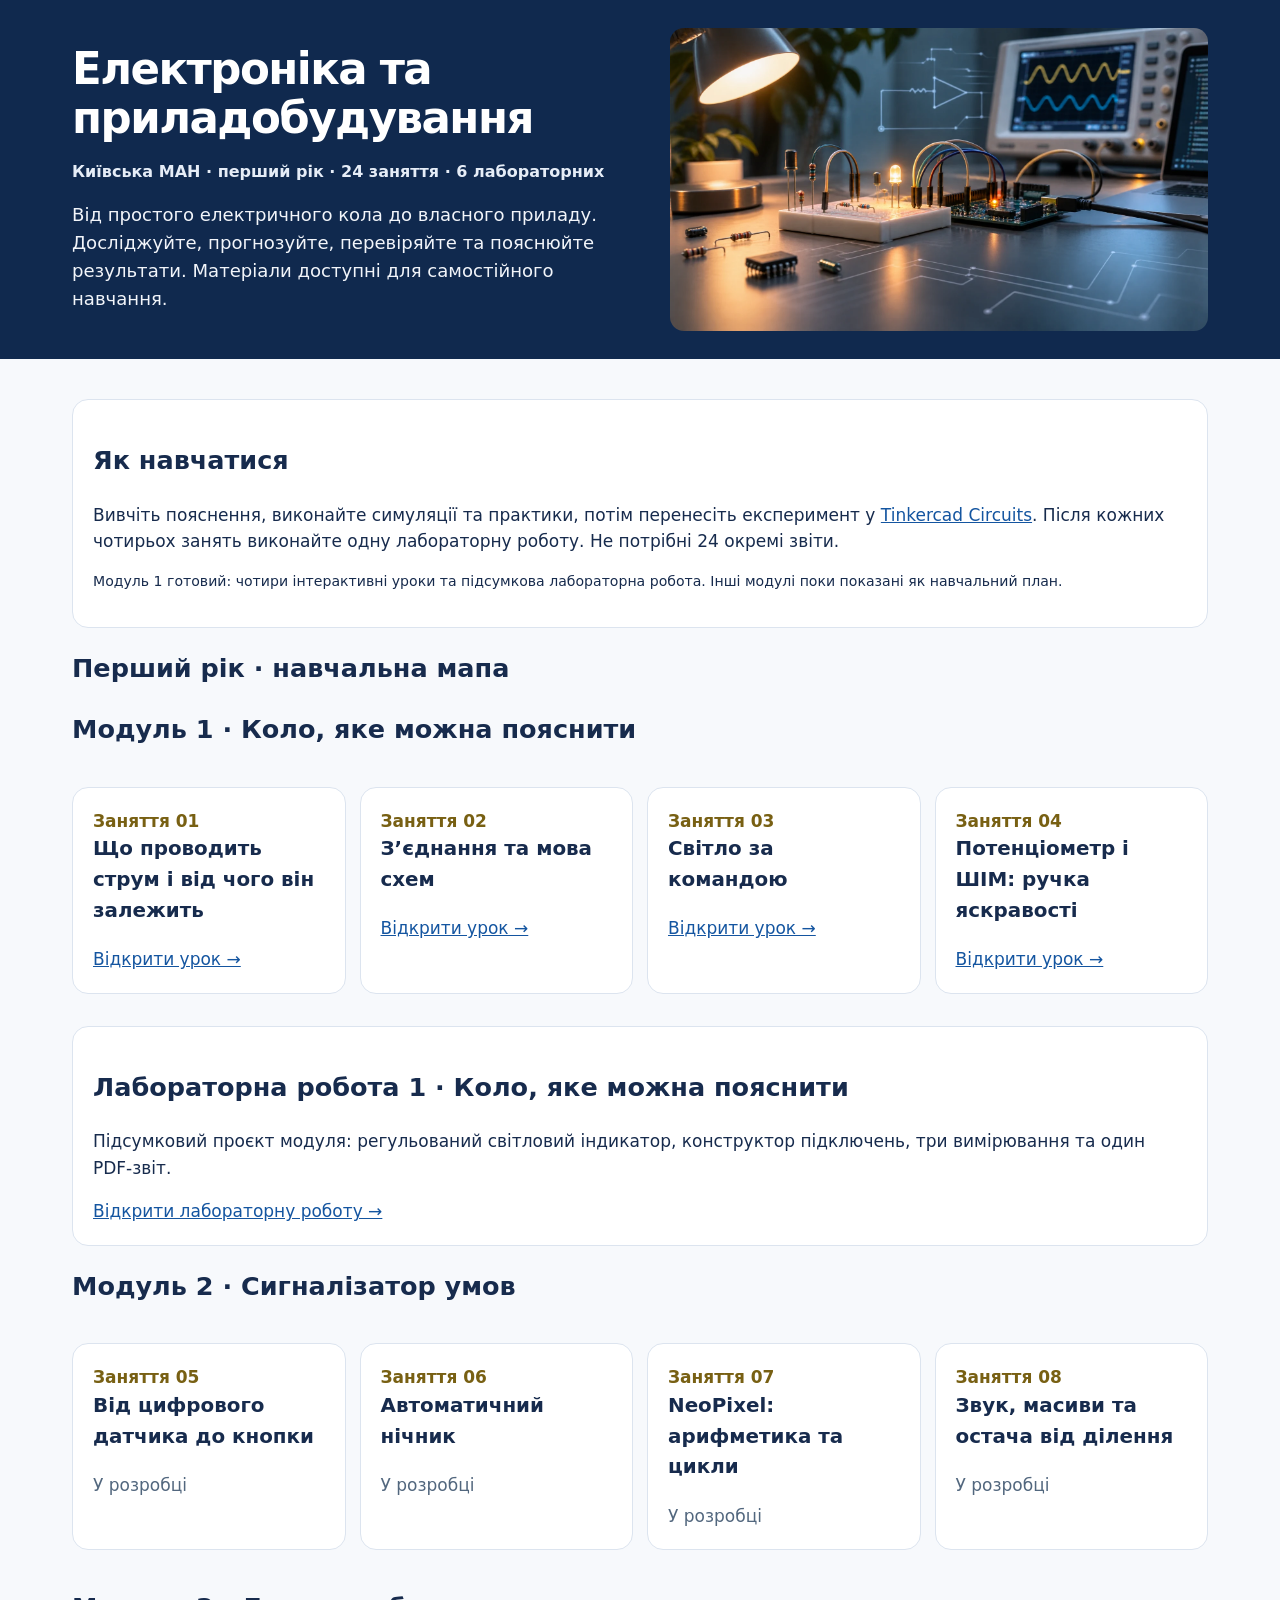
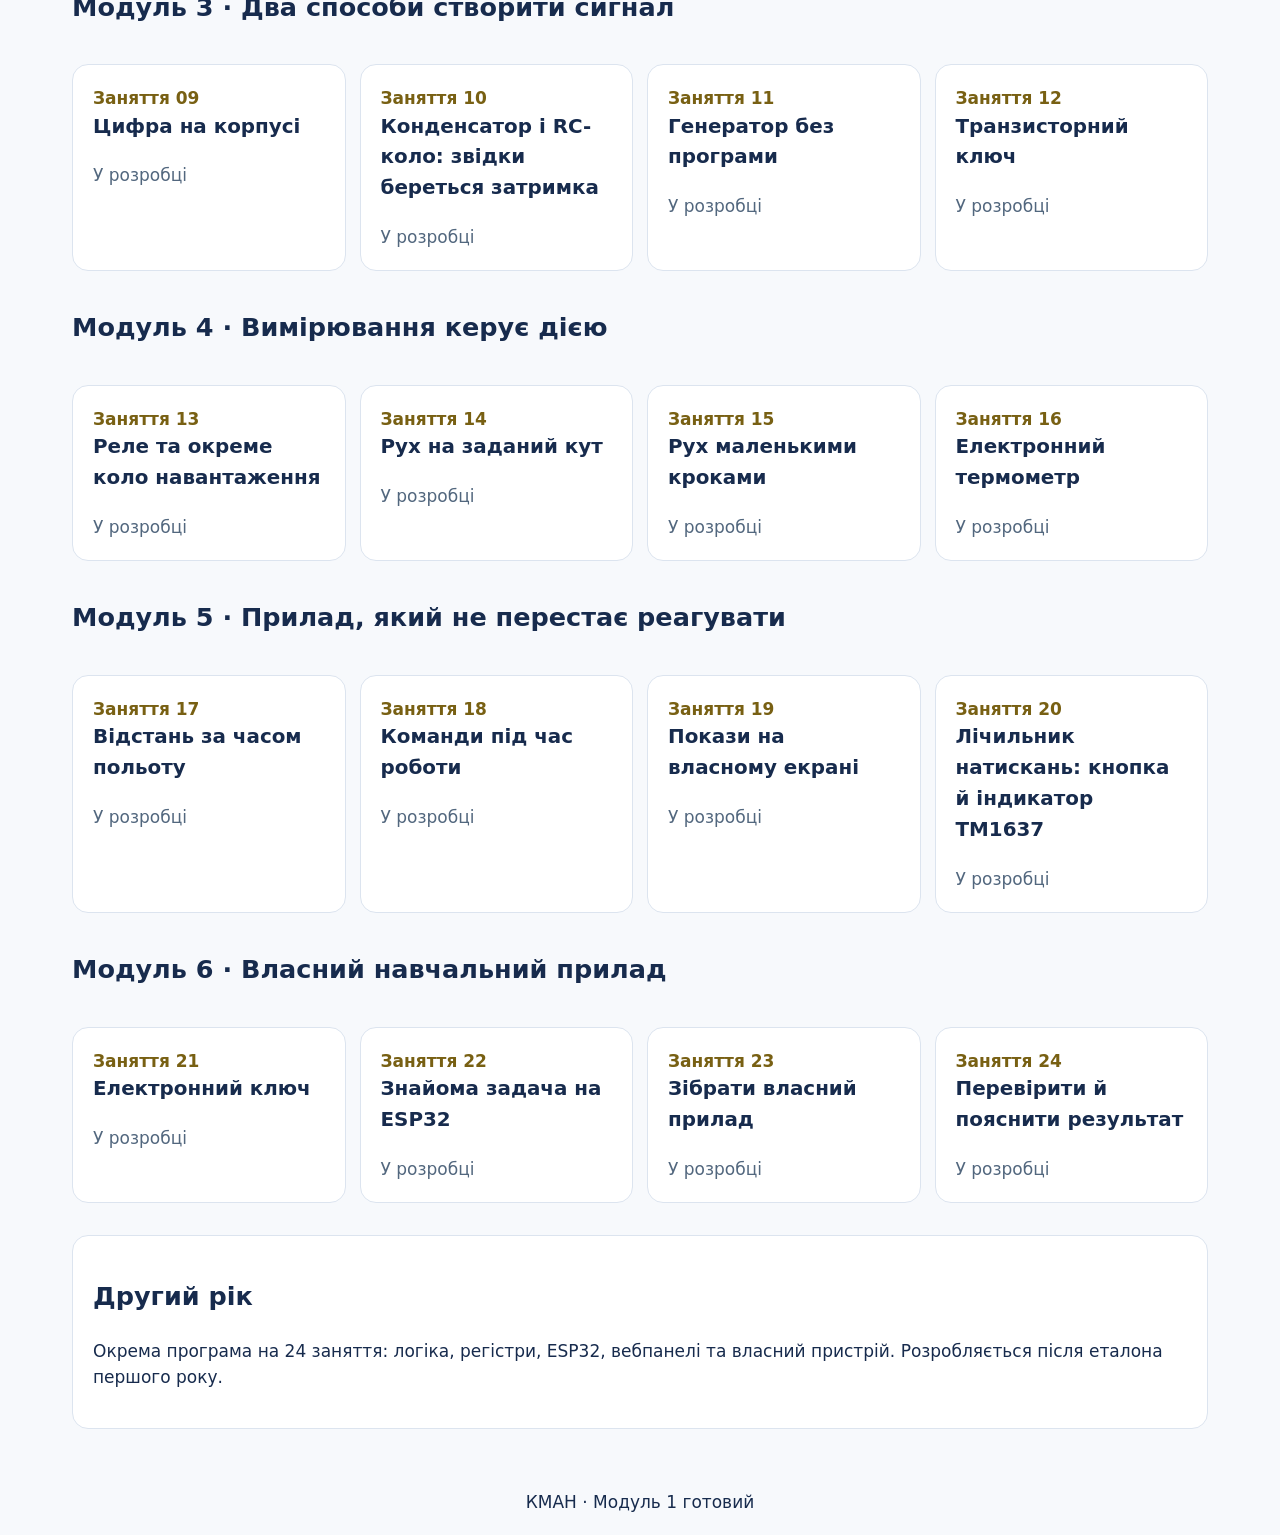
==== commit 7de0d730: "Add files via upload" ====
--- a/index.html
+++ b/index.html
@@ -1,12 +1,15 @@
 <!DOCTYPE html>
 <html lang="uk"><head><meta charset="utf-8"/><meta content="width=device-width,initial-scale=1" name="viewport"/><title>Електроніка та приладобудування · КМАН</title><link href="style.css?v=20261110-2" rel="stylesheet"/><style>
-/* Головна: незалежно від кешованого CSS */
-body.home-page header{padding:26px max(22px,calc((100% - 1180px)/2))!important}
+/* Оформлення головної сторінки: текст зліва, велике фото справа */
+body.home-page header{padding:0!important;background:#10294e!important}
+body.home-page .home-hero{width:min(100%,1180px);margin:0 auto;display:grid;grid-template-columns:minmax(0,1fr) minmax(0,0.95fr);gap:32px;align-items:stretch;padding:28px 22px!important;min-height:350px}
+body.home-page .home-hero-copy{display:flex;flex-direction:column;justify-content:center;gap:17px;min-width:0}
+body.home-page .home-hero h1{font-size:clamp(2rem,3.4vw,3.25rem)!important;line-height:1.12;letter-spacing:-.035em;margin:0!important;color:#fff}
+body.home-page .home-hero-meta{font-size:1rem;margin:0;color:#e6edf7;font-weight:600}
+body.home-page .home-hero-description{font-size:1.13rem;line-height:1.55;margin:0;color:#f2f5fa;max-width:52ch}
+body.home-page .home-hero-image{display:block!important;width:100%!important;height:100%!important;min-height:294px!important;max-width:none!important;object-fit:cover!important;object-position:center!important;border-radius:14px!important;box-shadow:none!important;align-self:stretch}
 body.home-page main{width:min(100%,1180px)!important;max-width:none!important;margin:0 auto!important;padding:24px 22px!important}
 body.home-page main>section{width:100%!important;max-width:none!important}
-body.home-page .course-heading{display:flex!important;align-items:center!important;justify-content:space-between!important;gap:28px!important}
-body.home-page .course-heading h1{flex:1 1 auto!important;margin:0!important;min-width:0!important}
-body.home-page .course-heading-image{display:block!important;width:300px!important;max-width:30%!important;height:auto!important;aspect-ratio:16/9!important;object-fit:cover!important;flex:0 0 auto!important;border-radius:12px!important}
-body.home-page .lead{max-width:none!important}
-@media(max-width:640px){body.home-page .course-heading{gap:12px!important}body.home-page .course-heading h1{font-size:clamp(1.25rem,5vw,2rem)!important}body.home-page .course-heading-image{width:115px!important;max-width:34%!important}body.home-page main{padding:16px 14px!important}}
-</style></head><body class="home-page"><header><div class="course-heading"><h1>Електроніка та приладобудування</h1><img alt="Електронна схема на макетній платі, мікроконтролер і осцилограф" class="course-heading-image" loading="eager" src="images/electronics-hero.webp"/></div><p>Київська МАН · перший рік · 24 заняття · 6 лабораторних</p></header><main><p class="lead">Від простого електричного кола до власного приладу. Досліджуйте, прогнозуйте, перевіряйте та пояснюйте результати. Матеріали доступні для самостійного навчання.</p><section><h2>Як навчатися</h2><p>Вивчіть пояснення, виконайте симуляції та практики, потім перенесіть експеримент у <a href="https://www.tinkercad.com/circuits" rel="noopener" target="_blank">Tinkercad Circuits</a>. Після кожних чотирьох занять виконайте одну лабораторну роботу. Не потрібні 24 окремі звіти.</p><p class="small">Модуль 1 готовий: чотири інтерактивні уроки та підсумкова лабораторна робота. Інші модулі поки показані як навчальний план.</p></section><h2>Перший рік · навчальна мапа</h2><h2>Модуль 1 · Коло, яке можна пояснити</h2><div class="grid"><article class="card"><div class="tag">Заняття 01</div><h3>Що проводить струм і від чого він залежить</h3><a href="lessons/01.html">Відкрити урок →</a></article><article class="card"><div class="tag">Заняття 02</div><h3>З’єднання та мова схем</h3><a href="lessons/02.html">Відкрити урок →</a></article><article class="card"><div class="tag">Заняття 03</div><h3>Світло за командою</h3><a href="lessons/03.html">Відкрити урок →</a></article><article class="card"><div class="tag">Заняття 04</div><h3>Потенціометр і ШІМ: ручка яскравості</h3><a href="lessons/04.html">Відкрити урок →</a></article></div><section><h2>Лабораторна робота 1 · Коло, яке можна пояснити</h2><p>Підсумковий проєкт модуля: регульований світловий індикатор, конструктор підключень, три вимірювання та один PDF-звіт.</p><a href="lessons/lab-01.html">Відкрити лабораторну роботу →</a></section><h2>Модуль 2 · Сигналізатор умов</h2><div class="grid"><article class="card"><div class="tag">Заняття 05</div><h3>Від цифрового датчика до кнопки</h3><span class="muted">У розробці</span></article><article class="card"><div class="tag">Заняття 06</div><h3>Автоматичний нічник</h3><span class="muted">У розробці</span></article><article class="card"><div class="tag">Заняття 07</div><h3>NeoPixel: арифметика та цикли</h3><span class="muted">У розробці</span></article><article class="card"><div class="tag">Заняття 08</div><h3>Звук, масиви та остача від ділення</h3><span class="muted">У розробці</span></article></div><h2>Модуль 3 · Два способи створити сигнал</h2><div class="grid"><article class="card"><div class="tag">Заняття 09</div><h3>Цифра на корпусі</h3><span class="muted">У розробці</span></article><article class="card"><div class="tag">Заняття 10</div><h3>Конденсатор і RC-коло: звідки береться затримка</h3><span class="muted">У розробці</span></article><article class="card"><div class="tag">Заняття 11</div><h3>Генератор без програми</h3><span class="muted">У розробці</span></article><article class="card"><div class="tag">Заняття 12</div><h3>Транзисторний ключ</h3><span class="muted">У розробці</span></article></div><h2>Модуль 4 · Вимірювання керує дією</h2><div class="grid"><article class="card"><div class="tag">Заняття 13</div><h3>Реле та окреме коло навантаження</h3><span class="muted">У розробці</span></article><article class="card"><div class="tag">Заняття 14</div><h3>Рух на заданий кут</h3><span class="muted">У розробці</span></article><article class="card"><div class="tag">Заняття 15</div><h3>Рух маленькими кроками</h3><span class="muted">У розробці</span></article><article class="card"><div class="tag">Заняття 16</div><h3>Електронний термометр</h3><span class="muted">У розробці</span></article></div><h2>Модуль 5 · Прилад, який не перестає реагувати</h2><div class="grid"><article class="card"><div class="tag">Заняття 17</div><h3>Відстань за часом польоту</h3><span class="muted">У розробці</span></article><article class="card"><div class="tag">Заняття 18</div><h3>Команди під час роботи</h3><span class="muted">У розробці</span></article><article class="card"><div class="tag">Заняття 19</div><h3>Покази на власному екрані</h3><span class="muted">У розробці</span></article><article class="card"><div class="tag">Заняття 20</div><h3>Лічильник натискань: кнопка й індикатор TM1637</h3><span class="muted">У розробці</span></article></div><h2>Модуль 6 · Власний навчальний прилад</h2><div class="grid"><article class="card"><div class="tag">Заняття 21</div><h3>Електронний ключ</h3><span class="muted">У розробці</span></article><article class="card"><div class="tag">Заняття 22</div><h3>Знайома задача на ESP32</h3><span class="muted">У розробці</span></article><article class="card"><div class="tag">Заняття 23</div><h3>Зібрати власний прилад</h3><span class="muted">У розробці</span></article><article class="card"><div class="tag">Заняття 24</div><h3>Перевірити й пояснити результат</h3><span class="muted">У розробці</span></article></div><section><h2>Другий рік</h2><p>Окрема програма на 24 заняття: логіка, регістри, ESP32, вебпанелі та власний пристрій. Розробляється після еталона першого року.</p></section></main><footer>КМАН · Модуль 1 готовий</footer></body></html>+@media(max-width:680px){body.home-page .home-hero{grid-template-columns:minmax(0,1fr) minmax(0,43%);gap:14px;padding:20px 14px!important;min-height:260px}body.home-page .home-hero-copy{gap:12px}body.home-page .home-hero h1{font-size:clamp(1.5rem,5.2vw,2.25rem)!important}body.home-page .home-hero-meta{font-size:.82rem}body.home-page .home-hero-description{font-size:.9rem;line-height:1.45}body.home-page .home-hero-image{min-height:220px!important}body.home-page main{padding:18px 14px!important}}
+@media(max-width:390px){body.home-page .home-hero{grid-template-columns:1fr;gap:15px}body.home-page .home-hero-image{height:180px!important;min-height:180px!important}}
+</style></head><body class="home-page"><header><div class="home-hero"><div class="home-hero-copy"><h1>Електроніка та приладобудування</h1><p class="home-hero-meta">Київська МАН · перший рік · 24 заняття · 6 лабораторних</p><p class="home-hero-description">Від простого електричного кола до власного приладу. Досліджуйте, прогнозуйте, перевіряйте та пояснюйте результати. Матеріали доступні для самостійного навчання.</p></div><img alt="Електронна схема на макетній платі, мікроконтролер і осцилограф" class="home-hero-image" loading="eager" src="images/electronics-hero.webp"/></div></header><main><section><h2>Як навчатися</h2><p>Вивчіть пояснення, виконайте симуляції та практики, потім перенесіть експеримент у <a href="https://www.tinkercad.com/circuits" rel="noopener" target="_blank">Tinkercad Circuits</a>. Після кожних чотирьох занять виконайте одну лабораторну роботу. Не потрібні 24 окремі звіти.</p><p class="small">Модуль 1 готовий: чотири інтерактивні уроки та підсумкова лабораторна робота. Інші модулі поки показані як навчальний план.</p></section><h2>Перший рік · навчальна мапа</h2><h2>Модуль 1 · Коло, яке можна пояснити</h2><div class="grid"><article class="card"><div class="tag">Заняття 01</div><h3>Що проводить струм і від чого він залежить</h3><a href="lessons/01.html">Відкрити урок →</a></article><article class="card"><div class="tag">Заняття 02</div><h3>З’єднання та мова схем</h3><a href="lessons/02.html">Відкрити урок →</a></article><article class="card"><div class="tag">Заняття 03</div><h3>Світло за командою</h3><a href="lessons/03.html">Відкрити урок →</a></article><article class="card"><div class="tag">Заняття 04</div><h3>Потенціометр і ШІМ: ручка яскравості</h3><a href="lessons/04.html">Відкрити урок →</a></article></div><section><h2>Лабораторна робота 1 · Коло, яке можна пояснити</h2><p>Підсумковий проєкт модуля: регульований світловий індикатор, конструктор підключень, три вимірювання та один PDF-звіт.</p><a href="lessons/lab-01.html">Відкрити лабораторну роботу →</a></section><h2>Модуль 2 · Сигналізатор умов</h2><div class="grid"><article class="card"><div class="tag">Заняття 05</div><h3>Від цифрового датчика до кнопки</h3><span class="muted">У розробці</span></article><article class="card"><div class="tag">Заняття 06</div><h3>Автоматичний нічник</h3><span class="muted">У розробці</span></article><article class="card"><div class="tag">Заняття 07</div><h3>NeoPixel: арифметика та цикли</h3><span class="muted">У розробці</span></article><article class="card"><div class="tag">Заняття 08</div><h3>Звук, масиви та остача від ділення</h3><span class="muted">У розробці</span></article></div><h2>Модуль 3 · Два способи створити сигнал</h2><div class="grid"><article class="card"><div class="tag">Заняття 09</div><h3>Цифра на корпусі</h3><span class="muted">У розробці</span></article><article class="card"><div class="tag">Заняття 10</div><h3>Конденсатор і RC-коло: звідки береться затримка</h3><span class="muted">У розробці</span></article><article class="card"><div class="tag">Заняття 11</div><h3>Генератор без програми</h3><span class="muted">У розробці</span></article><article class="card"><div class="tag">Заняття 12</div><h3>Транзисторний ключ</h3><span class="muted">У розробці</span></article></div><h2>Модуль 4 · Вимірювання керує дією</h2><div class="grid"><article class="card"><div class="tag">Заняття 13</div><h3>Реле та окреме коло навантаження</h3><span class="muted">У розробці</span></article><article class="card"><div class="tag">Заняття 14</div><h3>Рух на заданий кут</h3><span class="muted">У розробці</span></article><article class="card"><div class="tag">Заняття 15</div><h3>Рух маленькими кроками</h3><span class="muted">У розробці</span></article><article class="card"><div class="tag">Заняття 16</div><h3>Електронний термометр</h3><span class="muted">У розробці</span></article></div><h2>Модуль 5 · Прилад, який не перестає реагувати</h2><div class="grid"><article class="card"><div class="tag">Заняття 17</div><h3>Відстань за часом польоту</h3><span class="muted">У розробці</span></article><article class="card"><div class="tag">Заняття 18</div><h3>Команди під час роботи</h3><span class="muted">У розробці</span></article><article class="card"><div class="tag">Заняття 19</div><h3>Покази на власному екрані</h3><span class="muted">У розробці</span></article><article class="card"><div class="tag">Заняття 20</div><h3>Лічильник натискань: кнопка й індикатор TM1637</h3><span class="muted">У розробці</span></article></div><h2>Модуль 6 · Власний навчальний прилад</h2><div class="grid"><article class="card"><div class="tag">Заняття 21</div><h3>Електронний ключ</h3><span class="muted">У розробці</span></article><article class="card"><div class="tag">Заняття 22</div><h3>Знайома задача на ESP32</h3><span class="muted">У розробці</span></article><article class="card"><div class="tag">Заняття 23</div><h3>Зібрати власний прилад</h3><span class="muted">У розробці</span></article><article class="card"><div class="tag">Заняття 24</div><h3>Перевірити й пояснити результат</h3><span class="muted">У розробці</span></article></div><section><h2>Другий рік</h2><p>Окрема програма на 24 заняття: логіка, регістри, ESP32, вебпанелі та власний пристрій. Розробляється після еталона першого року.</p></section></main><footer>КМАН · Модуль 1 готовий</footer></body></html>
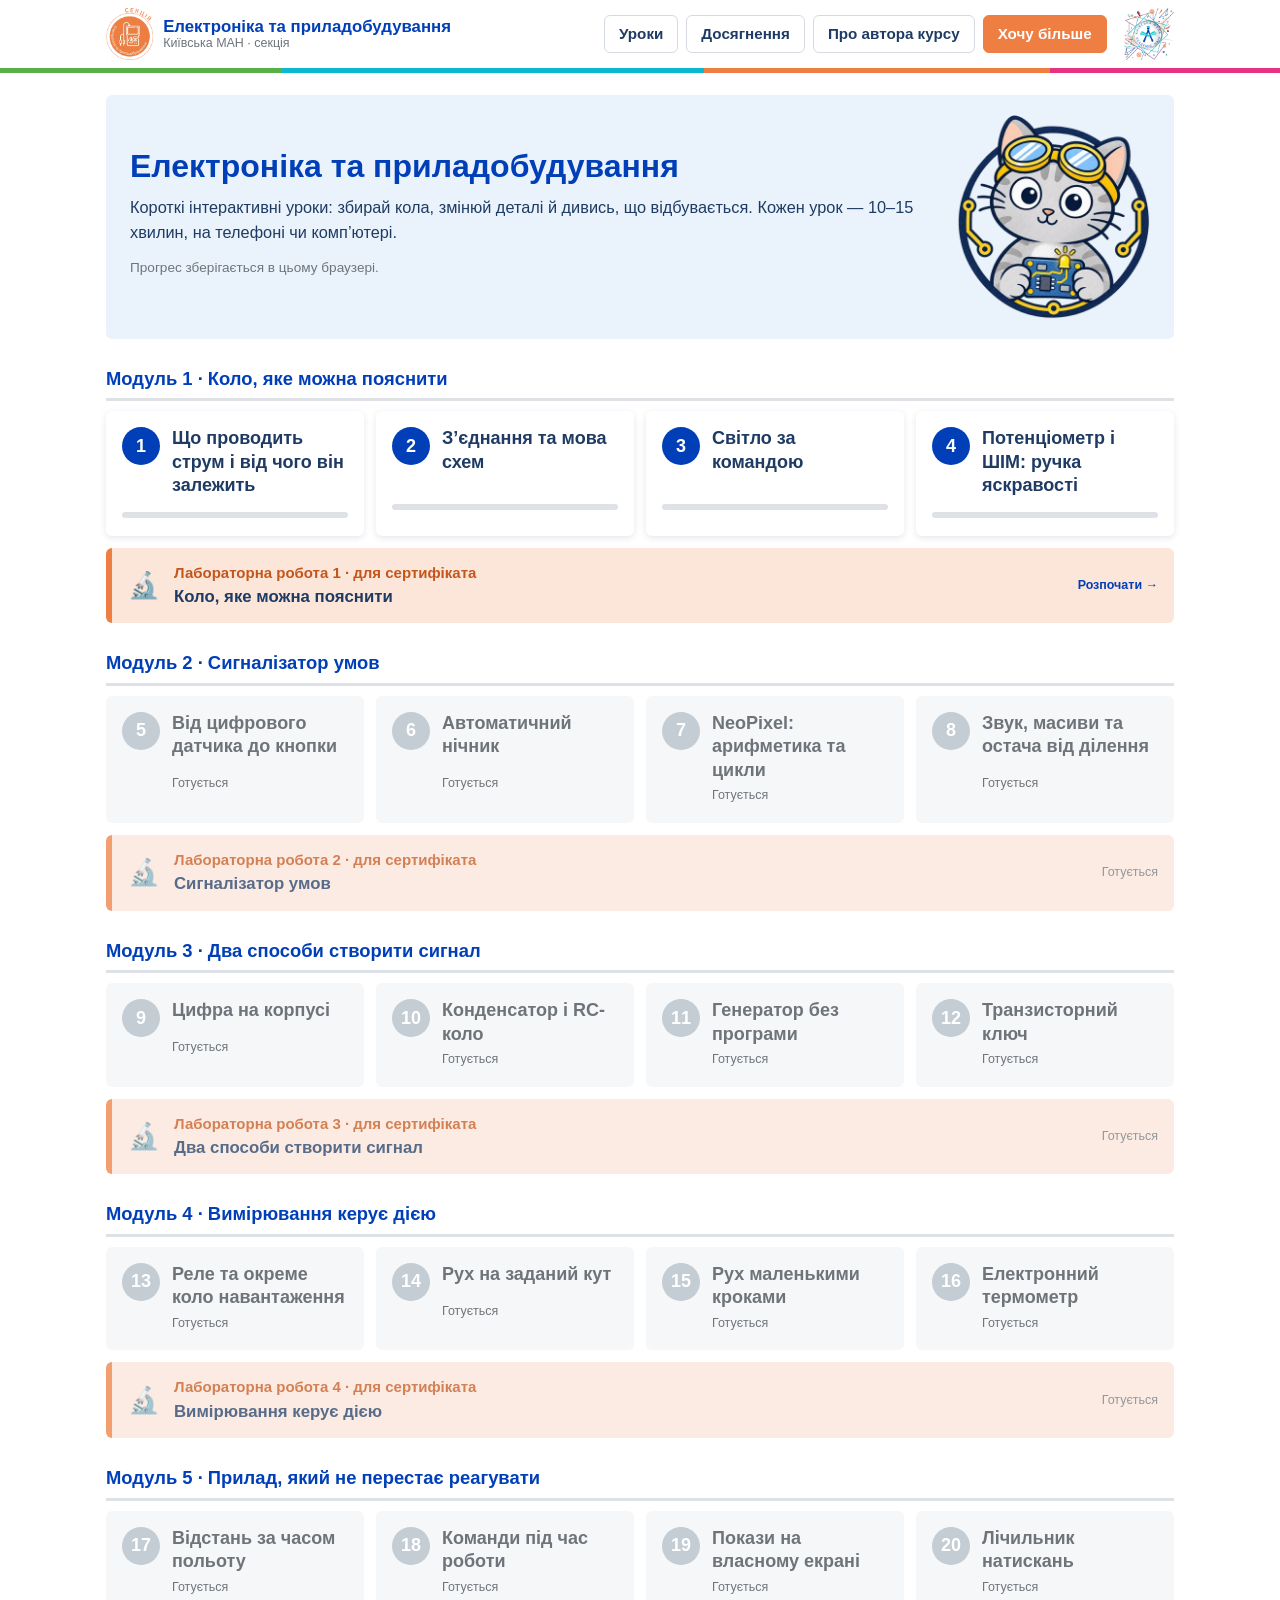
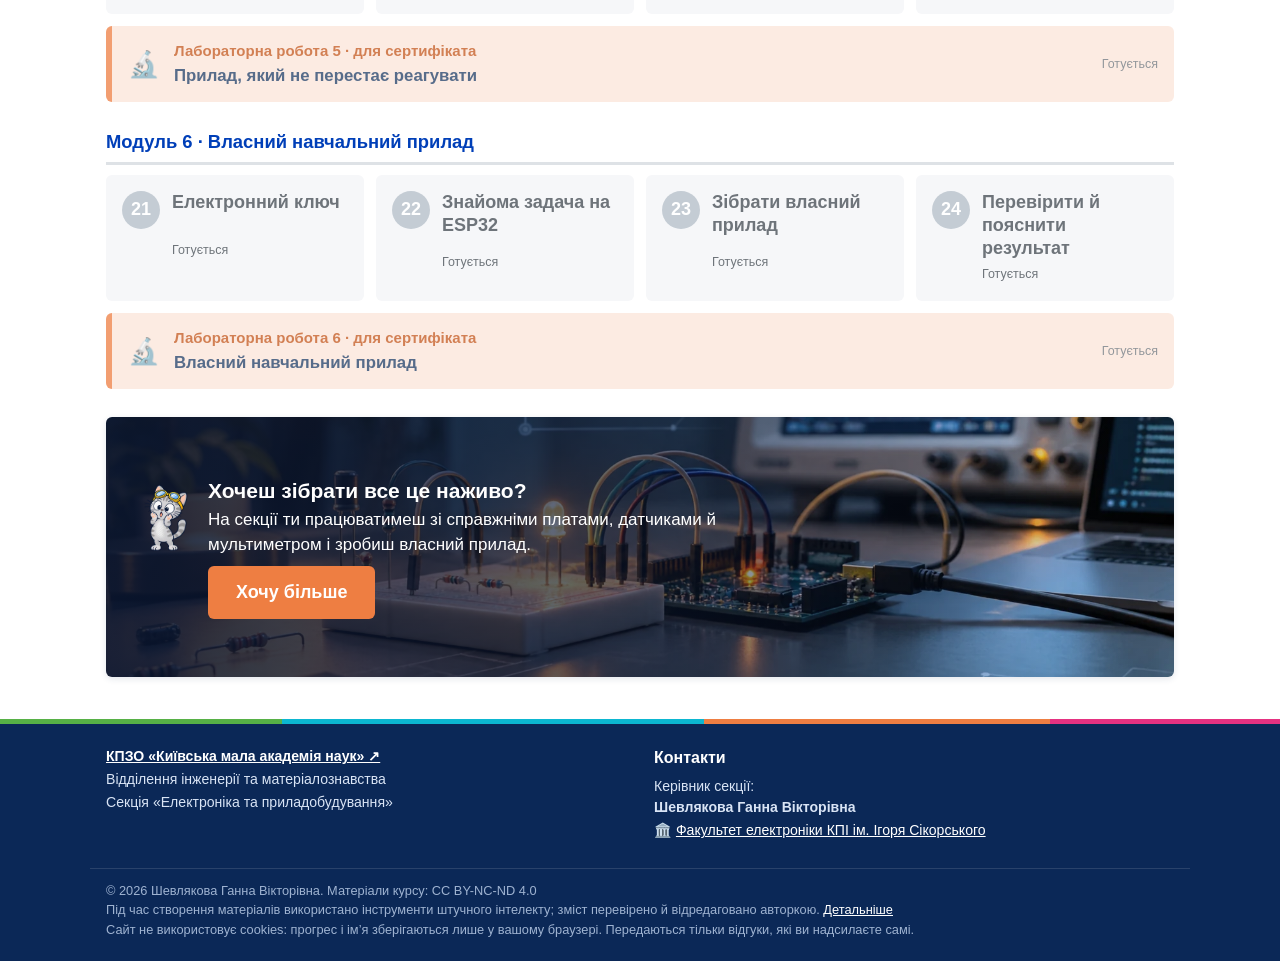
==== commit 1c73a695: "My verion of course (module 1) Demo for module 1" ====
--- a/index.html
+++ b/index.html
@@ -1,15 +1,58 @@
-<!DOCTYPE html>
-<html lang="uk"><head><meta charset="utf-8"/><meta content="width=device-width,initial-scale=1" name="viewport"/><title>Електроніка та приладобудування · КМАН</title><link href="style.css?v=20261110-2" rel="stylesheet"/><style>
-/* Оформлення головної сторінки: текст зліва, велике фото справа */
-body.home-page header{padding:0!important;background:#10294e!important}
-body.home-page .home-hero{width:min(100%,1180px);margin:0 auto;display:grid;grid-template-columns:minmax(0,1fr) minmax(0,0.95fr);gap:32px;align-items:stretch;padding:28px 22px!important;min-height:350px}
-body.home-page .home-hero-copy{display:flex;flex-direction:column;justify-content:center;gap:17px;min-width:0}
-body.home-page .home-hero h1{font-size:clamp(2rem,3.4vw,3.25rem)!important;line-height:1.12;letter-spacing:-.035em;margin:0!important;color:#fff}
-body.home-page .home-hero-meta{font-size:1rem;margin:0;color:#e6edf7;font-weight:600}
-body.home-page .home-hero-description{font-size:1.13rem;line-height:1.55;margin:0;color:#f2f5fa;max-width:52ch}
-body.home-page .home-hero-image{display:block!important;width:100%!important;height:100%!important;min-height:294px!important;max-width:none!important;object-fit:cover!important;object-position:center!important;border-radius:14px!important;box-shadow:none!important;align-self:stretch}
-body.home-page main{width:min(100%,1180px)!important;max-width:none!important;margin:0 auto!important;padding:24px 22px!important}
-body.home-page main>section{width:100%!important;max-width:none!important}
-@media(max-width:680px){body.home-page .home-hero{grid-template-columns:minmax(0,1fr) minmax(0,43%);gap:14px;padding:20px 14px!important;min-height:260px}body.home-page .home-hero-copy{gap:12px}body.home-page .home-hero h1{font-size:clamp(1.5rem,5.2vw,2.25rem)!important}body.home-page .home-hero-meta{font-size:.82rem}body.home-page .home-hero-description{font-size:.9rem;line-height:1.45}body.home-page .home-hero-image{min-height:220px!important}body.home-page main{padding:18px 14px!important}}
-@media(max-width:390px){body.home-page .home-hero{grid-template-columns:1fr;gap:15px}body.home-page .home-hero-image{height:180px!important;min-height:180px!important}}
-</style></head><body class="home-page"><header><div class="home-hero"><div class="home-hero-copy"><h1>Електроніка та приладобудування</h1><p class="home-hero-meta">Київська МАН · перший рік · 24 заняття · 6 лабораторних</p><p class="home-hero-description">Від простого електричного кола до власного приладу. Досліджуйте, прогнозуйте, перевіряйте та пояснюйте результати. Матеріали доступні для самостійного навчання.</p></div><img alt="Електронна схема на макетній платі, мікроконтролер і осцилограф" class="home-hero-image" loading="eager" src="images/electronics-hero.webp"/></div></header><main><section><h2>Як навчатися</h2><p>Вивчіть пояснення, виконайте симуляції та практики, потім перенесіть експеримент у <a href="https://www.tinkercad.com/circuits" rel="noopener" target="_blank">Tinkercad Circuits</a>. Після кожних чотирьох занять виконайте одну лабораторну роботу. Не потрібні 24 окремі звіти.</p><p class="small">Модуль 1 готовий: чотири інтерактивні уроки та підсумкова лабораторна робота. Інші модулі поки показані як навчальний план.</p></section><h2>Перший рік · навчальна мапа</h2><h2>Модуль 1 · Коло, яке можна пояснити</h2><div class="grid"><article class="card"><div class="tag">Заняття 01</div><h3>Що проводить струм і від чого він залежить</h3><a href="lessons/01.html">Відкрити урок →</a></article><article class="card"><div class="tag">Заняття 02</div><h3>З’єднання та мова схем</h3><a href="lessons/02.html">Відкрити урок →</a></article><article class="card"><div class="tag">Заняття 03</div><h3>Світло за командою</h3><a href="lessons/03.html">Відкрити урок →</a></article><article class="card"><div class="tag">Заняття 04</div><h3>Потенціометр і ШІМ: ручка яскравості</h3><a href="lessons/04.html">Відкрити урок →</a></article></div><section><h2>Лабораторна робота 1 · Коло, яке можна пояснити</h2><p>Підсумковий проєкт модуля: регульований світловий індикатор, конструктор підключень, три вимірювання та один PDF-звіт.</p><a href="lessons/lab-01.html">Відкрити лабораторну роботу →</a></section><h2>Модуль 2 · Сигналізатор умов</h2><div class="grid"><article class="card"><div class="tag">Заняття 05</div><h3>Від цифрового датчика до кнопки</h3><span class="muted">У розробці</span></article><article class="card"><div class="tag">Заняття 06</div><h3>Автоматичний нічник</h3><span class="muted">У розробці</span></article><article class="card"><div class="tag">Заняття 07</div><h3>NeoPixel: арифметика та цикли</h3><span class="muted">У розробці</span></article><article class="card"><div class="tag">Заняття 08</div><h3>Звук, масиви та остача від ділення</h3><span class="muted">У розробці</span></article></div><h2>Модуль 3 · Два способи створити сигнал</h2><div class="grid"><article class="card"><div class="tag">Заняття 09</div><h3>Цифра на корпусі</h3><span class="muted">У розробці</span></article><article class="card"><div class="tag">Заняття 10</div><h3>Конденсатор і RC-коло: звідки береться затримка</h3><span class="muted">У розробці</span></article><article class="card"><div class="tag">Заняття 11</div><h3>Генератор без програми</h3><span class="muted">У розробці</span></article><article class="card"><div class="tag">Заняття 12</div><h3>Транзисторний ключ</h3><span class="muted">У розробці</span></article></div><h2>Модуль 4 · Вимірювання керує дією</h2><div class="grid"><article class="card"><div class="tag">Заняття 13</div><h3>Реле та окреме коло навантаження</h3><span class="muted">У розробці</span></article><article class="card"><div class="tag">Заняття 14</div><h3>Рух на заданий кут</h3><span class="muted">У розробці</span></article><article class="card"><div class="tag">Заняття 15</div><h3>Рух маленькими кроками</h3><span class="muted">У розробці</span></article><article class="card"><div class="tag">Заняття 16</div><h3>Електронний термометр</h3><span class="muted">У розробці</span></article></div><h2>Модуль 5 · Прилад, який не перестає реагувати</h2><div class="grid"><article class="card"><div class="tag">Заняття 17</div><h3>Відстань за часом польоту</h3><span class="muted">У розробці</span></article><article class="card"><div class="tag">Заняття 18</div><h3>Команди під час роботи</h3><span class="muted">У розробці</span></article><article class="card"><div class="tag">Заняття 19</div><h3>Покази на власному екрані</h3><span class="muted">У розробці</span></article><article class="card"><div class="tag">Заняття 20</div><h3>Лічильник натискань: кнопка й індикатор TM1637</h3><span class="muted">У розробці</span></article></div><h2>Модуль 6 · Власний навчальний прилад</h2><div class="grid"><article class="card"><div class="tag">Заняття 21</div><h3>Електронний ключ</h3><span class="muted">У розробці</span></article><article class="card"><div class="tag">Заняття 22</div><h3>Знайома задача на ESP32</h3><span class="muted">У розробці</span></article><article class="card"><div class="tag">Заняття 23</div><h3>Зібрати власний прилад</h3><span class="muted">У розробці</span></article><article class="card"><div class="tag">Заняття 24</div><h3>Перевірити й пояснити результат</h3><span class="muted">У розробці</span></article></div><section><h2>Другий рік</h2><p>Окрема програма на 24 заняття: логіка, регістри, ESP32, вебпанелі та власний пристрій. Розробляється після еталона першого року.</p></section></main><footer>КМАН · Модуль 1 готовий</footer></body></html>+<!doctype html>
+<html lang="uk">
+<head>
+<meta charset="utf-8">
+<meta name="viewport" content="width=device-width,initial-scale=1">
+<title>Електроніка та приладобудування · Київська МАН</title>
+<link rel="stylesheet" href="css/style.css">
+</head>
+<body class="page">
+<main class="page-main">
+  <section class="intro">
+    <div>
+      <h1>Електроніка та приладобудування</h1>
+      <p class="lead">Короткі інтерактивні уроки: збирай кола, змінюй деталі й дивись, що відбувається. Кожен урок — 10–15 хвилин, на телефоні чи комп’ютері.</p>
+      <p class="small">Прогрес зберігається в цьому браузері.</p>
+    </div>
+    <img id="intro-cat" alt="">
+  </section>
+  <div id="course"></div>
+  <section class="teaser big photo">
+    <img id="teaser-cat" class="cat-mini" alt="">
+    <p><b>Хочеш зібрати все це наживо?</b><br>На секції ти працюватимеш зі справжніми платами, датчиками й мультиметром і зробиш власний прилад.</p>
+    <a class="primary" id="teaser-link" href="join.html">Хочу більше</a>
+  </section>
+</main>
+<script src="settings.js"></script>
+<script src="js/site.js"></script>
+<script>renderSiteChrome('lessons');</script>
+<script src="js/cats.js"></script>
+<script src="js/lessons-list.js"></script>
+<script>
+  document.getElementById('intro-cat').src = 'img/course-emblem.webp';
+  document.getElementById('teaser-cat').src = CATS.surprised;
+  const labState = id => { let L = null; try { L = JSON.parse(localStorage.getItem('electro-lab-' + id) || 'null'); } catch (e) {} return !L || !L.project ? 'Розпочати →' : L.test && L.test.submitted ? `Тест: ${L.test.score}/${L.test.qs.length}` : 'Виконується'; };
+  const read = id => { try { return JSON.parse(localStorage.getItem('electro-progress-' + id) || 'null'); } catch (e) { return null; } };
+  document.getElementById('course').innerHTML = COURSE.map(m => `
+    <section class="module"><h2>${m.module}</h2><div class="lesson-grid">
+      ${m.lessons.map(l => {
+        const st = l.ready && read(l.id);
+        const done = st ? Object.keys(st.done || {}).length : 0;
+        const pct = st && st.total ? Math.round(done / st.total * 100) : 0;
+        const badge = !l.ready ? '<span class="ls-badge soon">Готується</span>'
+          : st && st.complete ? '<span class="ls-badge done">★ Пройдено</span>'
+          : pct ? `<span class="ls-badge">${pct}%</span>` : '';
+        const inner = `<span class="ls-n">${l.n}</span><span class="ls-t">${l.title}</span>${badge}
+          ${l.ready ? `<span class="ls-bar"><i style="width:${pct}%"></i></span>` : ''}`;
+        return l.ready ? `<a class="ls-card" href="lesson.html?l=${l.id}">${inner}</a>` : `<div class="ls-card off">${inner}</div>`;
+      }).join('')}
+    </div>
+    ${m.lab ? `<${m.lab.ready ? `a href="lab.html?l=${m.lab.id}"` : 'div'} class="lab-card ${m.lab.ready ? '' : 'off'}">
+      <span class="lab-ic">🔬</span>
+      <span class="lab-t"><small>Лабораторна робота ${m.lab.n} · для сертифіката</small><b>${m.lab.title}</b></span>
+      <span class="ls-badge ${m.lab.ready ? '' : 'soon'}">${m.lab.ready ? (labState(m.lab.id)) : 'Готується'}</span>
+    </${m.lab.ready ? 'a' : 'div'}>` : ''}
+    </section>`).join('');
+</script>
+</body>
+</html>
--- a/css/style.css
+++ b/css/style.css
@@ -0,0 +1,629 @@
+/* Стиль за темою презентацій «МАН» */
+:root{
+  --title:#003FB8;      /* dk2 — заголовки */
+  --ink:#1F3B63;        /* основний текст */
+  --muted:#6E747A;
+  --cyan:#0CB7D1; --green:#57B146; --pink:#E53281; --orange:#EE7E42; --navy:#1C3AA9; --yellow:#FBAE40;
+  --card-blue:#EAF3FB; --card-peach:#FDECDE; --card-yellow:#FFF4CC;
+  --tint-green:#DDEFDA; --tint-pink:#FAD6E6; --tint-orange:#FCE5D9; --tint-cyan:#CEF1F6;
+  --line:#DEE2E6;
+  --stripe:linear-gradient(90deg,var(--green) 0 22%,var(--cyan) 22% 55%,var(--orange) 55% 82%,var(--pink) 82% 100%);
+  --shadow:0 2px 6px rgba(31,59,99,.12);
+}
+*{box-sizing:border-box}
+html,body{margin:0}
+body{background:#fff;color:var(--ink);font:18px/1.5 Arial,"Helvetica Neue",sans-serif;display:flex;flex-direction:column;min-height:100dvh}
+button,input{font:inherit;color:inherit}
+
+/* ---------- Шапка ---------- */
+.top{position:sticky;top:0;z-index:5;background:#fff;border-bottom:1px solid var(--line)}
+.top-row{display:flex;align-items:center;gap:12px;max-width:960px;margin:0 auto;padding:8px 16px}
+.logo{height:46px;width:auto}
+.top-title{flex:1;min-width:0}
+.top h1{font-size:18px;margin:0;color:var(--title);font-weight:700;white-space:nowrap;overflow:hidden;text-overflow:ellipsis}
+#counter{font-size:13px;color:var(--muted)}
+.icon-btn{border:0;background:none;color:var(--muted);font-size:20px;cursor:pointer;padding:6px 8px;border-radius:8px;text-decoration:none}
+.icon-btn:hover{background:var(--card-blue)}
+#progress{display:flex;gap:4px;max-width:960px;margin:0 auto;padding:0 16px 10px}
+.seg{flex:1;height:10px;border:0;padding:0;border-radius:5px;cursor:pointer;transition:background .3s,transform .15s}
+.seg:disabled{cursor:default}
+.seg:not(:disabled):hover{transform:scaleY(1.4)}
+.seg.k-theory{background:#CEF1F6}.seg.k-theory.done{background:#0CB7D1}
+.seg.k-think{background:#DDEFDA}.seg.k-think.done{background:#57B146}
+.seg.k-task{background:#FCE5D9}.seg.k-task.done{background:#EE7E42}
+.seg.k-together{background:#FAD6E6}.seg.k-together.done{background:#E53281}
+.seg.k-trainer{background:#D9E3F7}.seg.k-trainer.done{background:#003FB8}
+.seg.now{box-shadow:0 0 0 2px #fff,0 0 0 4px var(--ink)}
+.seg.reward{flex:0 0 22px;height:22px;margin-top:-6px;border-radius:50%;display:grid;place-items:center;font-size:12px;color:#fff;background:#c4ccd4}
+.seg.reward.done{background:var(--yellow)}
+
+/* ---------- Крок ---------- */
+main{flex:1;width:100%;max-width:960px;margin:0 auto;padding:16px 16px 110px}
+#step.enter{animation:enter .35s ease}
+@keyframes enter{from{opacity:0;transform:translateX(16px)}to{opacity:1;transform:none}}
+
+.panel{position:relative;border-radius:6px;padding:20px 22px 22px}
+.panel h2{margin:0 0 12px;font-size:1.45rem;line-height:1.25;color:var(--title);font-weight:700}
+.badge{display:inline-flex;align-items:center;gap:8px;font-weight:700;font-size:1.25rem;margin:0 0 10px}
+
+/* Пояснення — як звичайний слайд: білий, синій заголовок */
+.kind-theory{background:#fff;padding-left:4px;padding-right:4px}
+/* Поміркуй — зелена тема */
+.kind-think{background:var(--tint-green)}
+.kind-think .badge{color:#2f7d22}
+
+/* Зроби сам — помаранчева тема */
+.kind-task{background:var(--tint-orange)}
+.kind-task .badge{color:#c4561b}
+/* Зробимо разом — рожева тема */
+.kind-trainer{background:#E6ECFA}
+.kind-trainer .badge{color:#003FB8}
+.gen-scheme{margin-bottom:10px}
+.kind-together{background:var(--tint-pink)}
+.kind-together .badge{color:var(--pink)}
+
+.panel-cat{position:absolute;right:14px;top:-8px;width:78px;height:auto;pointer-events:none}
+.kind-theory .panel-cat{display:none}
+
+.note{background:#fff;border-radius:6px;box-shadow:var(--shadow);padding:12px 16px;margin:0 0 12px}
+.txt{margin:0}
+.lead{margin:0 0 12px;font-size:1.02rem}
+.panel h2.question{margin:4px 0 12px;font-size:1.2rem;color:var(--ink)}
+.kind-theory .txt{background:#CEF1F6;border-radius:6px;box-shadow:var(--shadow);padding:14px 18px}
+
+.scheme{background:#fff;border:1.5px solid #c9d3de;border-radius:6px;padding:8px;margin:0 0 12px;box-shadow:var(--shadow)}
+svg.circuit{display:block;width:100%;height:auto;max-height:44vh}
+.wire{fill:none;stroke:#1F3B63;stroke-width:3;stroke-linejoin:round;stroke-linecap:round}
+.flow{fill:none;stroke:var(--orange);stroke-width:7;stroke-linecap:round;stroke-dasharray:0 18;animation:flow 1s linear infinite;opacity:0;transition:opacity .3s}
+@keyframes flow{to{stroke-dashoffset:-18}}
+.rising{animation:smoke 1.6s ease-out infinite}
+@keyframes smoke{from{transform:translateY(6px);opacity:1}to{transform:translateY(-14px);opacity:0}}
+svg.view-real .wire{stroke-width:5}
+.probe{pointer-events:none}
+.tp{cursor:pointer}
+.tp circle.ring{fill:rgba(12,183,209,.18);stroke:var(--cyan);stroke-width:2.5;animation:pulse 1.6s ease-in-out infinite}
+.tp:hover circle.ring{fill:rgba(12,183,209,.35)}
+@keyframes pulse{50%{stroke-width:5}}
+svg.view-real .flow{stroke:#FFD23F;stroke-width:6}
+.view-toggle{display:flex;width:max-content;margin:0 0 6px auto;background:var(--card-blue);border-radius:6px;padding:3px}
+.view-toggle button{border:0;background:none;padding:6px 12px;border-radius:5px;font-size:.85rem;font-weight:700;color:var(--title);cursor:pointer}
+.view-toggle button.on{background:var(--title);color:#fff}
+#step svg text{font-family:Arial,sans-serif}
+
+/* Варіанти відповідей — білі картки, як на слайдах */
+.options{display:grid;gap:10px}
+.opt{text-align:left;border:2px solid transparent;background:#fff;border-radius:6px;padding:14px 16px;cursor:pointer;min-height:52px;box-shadow:var(--shadow);transition:border-color .15s,background .15s}
+.opt:hover{border-color:var(--cyan)}
+.opt.right{border-color:var(--green);background:#f1faef}
+.opt.wrong{border-color:var(--pink);background:#fff2f7;animation:shake .3s}
+@keyframes shake{25%{transform:translateX(-5px)}75%{transform:translateX(5px)}}
+
+.feedback{scroll-margin-bottom:110px;display:flex;align-items:center;gap:12px;margin-top:12px;border-radius:6px}
+.feedback p{margin:0}
+.feedback:not(:empty){padding:12px 16px;background:var(--card-yellow);box-shadow:var(--shadow)}
+.feedback.good{background:#fff;border-left:6px solid var(--green)}
+.feedback.bad{background:#fff;border-left:6px solid var(--pink)}
+.cat-mini{width:60px;height:auto;flex:0 0 auto}
+
+/* Керування схемою */
+.control{background:#fff;border-radius:6px;padding:14px 16px;box-shadow:var(--shadow)}
+.control label{display:block;font-weight:700}
+input[type=range]{width:100%;height:36px;accent-color:var(--orange)}
+.meter{display:flex;align-items:baseline;gap:6px;flex-wrap:wrap}
+.meter b{font-size:1.6rem;color:var(--title)}
+.gauge{position:relative;flex:1 1 100%;height:12px;background:var(--line);border-radius:6px;overflow:hidden;margin-top:6px}
+.gauge i{position:absolute;inset:0 auto 0 0;background:var(--orange);transition:width .2s}
+.gauge .zone{position:absolute;top:0;bottom:0;border:2px solid var(--green);border-radius:6px;background:rgba(87,177,70,.2)}
+.ghost{margin-top:10px;border:2px dashed var(--orange);background:#fff;border-radius:6px;padding:10px 14px;cursor:pointer;font-weight:700}
+
+/* ---------- Нижня навігація ---------- */
+.nav{z-index:10;position:fixed;left:0;right:0;bottom:0;background:rgba(255,255,255,.96);backdrop-filter:blur(6px);padding:12px 16px calc(12px + env(safe-area-inset-bottom))}
+.nav::before{content:"";position:absolute;left:0;right:0;top:0;height:4px;background:var(--stripe)}
+.nav-row{display:flex;gap:10px;max-width:960px;margin:0 auto}
+.nav button{border:0;border-radius:6px;padding:14px 20px;font-weight:700;cursor:pointer;min-height:52px}
+#back{background:var(--card-blue);color:var(--title)}
+#next{flex:1;background:var(--title);color:#fff}
+.nav button:disabled{opacity:.35;cursor:not-allowed}
+.primary{display:inline-block;border:0;border-radius:6px;padding:13px 18px;background:var(--title);color:#fff;font-weight:700;cursor:pointer;text-decoration:none}
+
+/* ---------- Нагорода ---------- */
+.reward{display:grid;grid-template-columns:minmax(0,1fr) minmax(0,1fr);gap:22px;align-items:start}
+.card-preview svg{width:100%;height:auto;border-radius:6px;display:block;box-shadow:0 6px 20px rgba(31,59,99,.22)}
+.name{display:block;font-size:.9rem;color:var(--muted);margin:8px 0 12px}
+.name input{display:block;width:100%;margin-top:4px;padding:10px 12px;border:2px solid var(--line);border-radius:6px}
+.share{display:flex;flex-wrap:wrap;gap:8px}
+.share button{border:0;background:#fff;border-radius:6px;padding:10px 14px;cursor:pointer;font-weight:700;box-shadow:var(--shadow);color:var(--title)}
+.share .primary{flex:1 1 100%;background:var(--title);color:#fff}
+.small{font-size:.85rem;color:var(--muted)}
+.teaser{margin-top:16px;background:var(--card-peach);border-radius:6px;padding:14px;display:grid;grid-template-columns:auto 1fr;gap:8px 12px;align-items:center;box-shadow:var(--shadow)}
+.teaser p{margin:0}
+.teaser .primary{grid-column:1/-1;text-align:center;background:var(--orange)}
+
+:focus-visible{outline:3px solid var(--cyan);outline-offset:2px}
+@media (max-width:640px){
+  body{font-size:17px}
+  .logo.kman{display:none}
+  .logo{height:38px}
+  .top h1{font-size:15px}
+  main{padding:12px 10px 104px}
+  .panel{padding:16px}
+  .panel h2{font-size:1.2rem;padding-right:64px}
+  .panel-cat{width:62px}
+  .reward{grid-template-columns:1fr}
+}
+@media (prefers-reduced-motion:reduce){
+  .flow{animation:none;stroke-dasharray:none;stroke-width:4;opacity:.6}
+  #step.enter,.opt.wrong,.rising{animation:none}
+}
+
+/* ================= Шапка сайту ================= */
+.site-header{background:#fff;position:relative;z-index:6}
+.site-header::after{content:"";display:block;height:5px;background:var(--stripe)}
+.sh-row{display:flex;align-items:center;gap:16px;max-width:1100px;margin:0 auto;padding:8px 16px}
+.sh-brand{display:flex;align-items:center;gap:10px;text-decoration:none;min-width:0;flex:0 1 auto}
+.sh-emblem{height:52px;width:auto;flex:0 0 auto}
+.sh-name{display:flex;flex-direction:column;line-height:1.15;min-width:0}
+.sh-name b{color:var(--title);font-size:1.05rem}
+.sh-name small{color:var(--muted);font-size:.78rem}
+.sh-nav{display:flex;gap:8px;margin-left:auto;align-items:center}
+.sh-nav a{color:var(--ink);text-decoration:none;font-weight:700;font-size:.95rem;padding:7px 14px;border-radius:6px;border:1.5px solid #D5DAE0;background:#fff}
+.sh-nav a:hover{background:var(--card-blue);border-color:#b9c7d8}
+
+.sh-nav a.accent{background:var(--orange);border-color:var(--orange);color:#fff}
+.sh-nav a.accent:hover{background:#d96a2f}
+.sh-kman img{height:52px;width:auto;display:block}
+.sh-burger{display:none;border:0;background:var(--card-blue);color:var(--title);font-size:22px;border-radius:6px;padding:4px 12px;cursor:pointer}
+
+/* ================= Футер ================= */
+.site-footer{background:#0b2857;color:#d9e4f5;margin-top:24px;position:relative}
+.site-footer::before{content:"";display:block;height:5px;background:var(--stripe)}
+.sf-row{display:flex;gap:24px;align-items:flex-start;max-width:1100px;margin:0 auto;padding:22px 16px 26px}
+.sf-main{flex:1;min-width:0}
+.site-footer p{margin:0 0 8px;font-size:.88rem;line-height:1.5}
+.site-footer a{color:#fff}
+.sf-org{font-weight:700;color:#fff}
+.sf-org{display:flex;flex-direction:column;gap:2px;margin-bottom:12px!important}
+.sf-org span{font-weight:400;color:#d9e4f5}
+.sf-copy{color:#9fb3d1;font-size:.8rem!important}
+.dot{margin:0 8px;color:#6f86ab}
+.sf-official{flex:0 0 auto;font-weight:700;text-decoration:none;border:2px solid #fff;border-radius:6px;padding:8px 14px;white-space:nowrap}
+.lesson-page .site-footer{margin-bottom:84px}
+
+/* ================= Сторінки ================= */
+body.page{display:flex;flex-direction:column;min-height:100dvh}
+.page-main{flex:1;width:100%;max-width:1100px;margin:0 auto;padding:22px 16px 10px}
+.page-main.narrow{max-width:820px}
+.page-main h1{color:var(--title);font-size:2rem;margin:6px 0 10px;line-height:1.15}
+.intro{display:grid;grid-template-columns:1fr 200px;gap:20px;align-items:center;background:var(--card-blue);border-radius:6px;padding:20px 24px;margin-bottom:8px}
+.intro>div{min-width:0}
+.intro img{width:100%;height:auto}
+.module h2{color:var(--title);font-size:1.15rem;margin:26px 0 10px;padding-bottom:6px;border-bottom:3px solid var(--line)}
+.lesson-grid{display:grid;grid-template-columns:repeat(auto-fill,minmax(240px,1fr));gap:12px}
+.ls-card{position:relative;display:grid;grid-template-columns:auto 1fr;gap:4px 12px;align-items:start;background:#fff;border-radius:6px;padding:14px 14px 16px;box-shadow:var(--shadow);text-decoration:none;color:var(--ink);border:2px solid transparent;transition:border-color .15s,transform .15s}
+a.ls-card:hover{border-color:var(--cyan);transform:translateY(-2px)}
+.ls-card.off{background:#f6f7f9;color:var(--muted);box-shadow:none}
+.ls-n{grid-row:span 2;width:38px;height:38px;border-radius:50%;display:grid;place-items:center;font-weight:800;background:var(--title);color:#fff}
+.ls-card.off .ls-n{background:#c4ccd4}
+.ls-t{font-weight:700;line-height:1.3}
+.ls-badge{font-size:.78rem;font-weight:700;color:var(--title)}
+.ls-badge.soon{color:var(--muted);font-weight:400}
+.ls-badge.done{color:#2f7d22}
+.ls-bar{grid-column:1/-1;height:6px;background:var(--line);border-radius:3px;overflow:hidden;margin-top:6px}
+.ls-bar i{display:block;height:100%;background:var(--green)}
+.lab-card{display:flex;align-items:center;gap:14px;margin-top:12px;background:var(--tint-orange);border-left:6px solid var(--orange);border-radius:6px;padding:14px 16px;text-decoration:none;color:var(--ink)}
+a.lab-card:hover{background:#fbd9c6}
+.lab-card.off{opacity:.75}
+.lab-ic{font-size:1.6rem}
+.lab-t{flex:1;display:flex;flex-direction:column}
+.lab-t small{color:#c4561b;font-weight:700}
+.lab-t b{font-size:1.05rem}
+.teaser.big{margin:28px 0 8px}
+.author-card{display:grid;grid-template-columns:160px 1fr;gap:20px;align-items:start;background:var(--card-blue);border-radius:6px;padding:20px}
+.author-card img{width:100%}
+.author-card h2{margin:0 0 6px;color:var(--title)}
+.author-card p{margin:0 0 8px}
+.ai-note{margin-top:18px;background:var(--card-yellow);border-radius:6px;padding:16px 20px;box-shadow:var(--shadow)}
+.ai-note h2{margin:0 0 8px;font-size:1.1rem;color:var(--title)}
+.ai-note p{margin:0 0 6px}
+.cards3{display:grid;grid-template-columns:repeat(3,1fr);gap:12px;margin:16px 0}
+.cards3 .c{border-radius:6px;padding:16px;box-shadow:var(--shadow)}
+.c.blue{background:var(--card-blue)}.c.peach{background:var(--card-peach)}.c.yellow{background:var(--card-yellow)}
+.actions{display:flex;flex-wrap:wrap;gap:10px;margin-top:18px}
+.primary.alt{background:#fff;color:var(--title);box-shadow:inset 0 0 0 2px var(--title)}
+
+@media (max-width:820px){
+  .sh-burger{display:block;margin-left:auto}
+  .sh-kman{display:none}
+  .sh-nav{display:none;position:absolute;left:0;right:0;top:100%;flex-direction:column;align-items:stretch;background:#fff;padding:8px 16px 14px;box-shadow:0 8px 16px rgba(31,59,99,.15)}
+  .sh-nav.open{display:flex}
+  .sh-nav a{padding:12px}
+  .sh-emblem{height:42px}
+  .sf-row{flex-direction:column}
+  .intro{grid-template-columns:1fr 80px;padding:16px}
+  .page-main h1{font-size:1.3rem}
+  .cards3{grid-template-columns:1fr}
+  .author-card{grid-template-columns:90px 1fr}
+}
+
+/* ================= Нові елементи кроків ================= */
+svg.figure{display:block;width:100%;height:auto;max-height:44vh}
+.water-flow{animation:flow .9s linear infinite}
+.formula{text-align:center;font-size:2.6rem;font-weight:700;color:var(--title);background:var(--card-yellow);border-radius:6px;box-shadow:var(--shadow);padding:14px;margin:0 0 12px;font-family:"Cambria Math","Times New Roman",serif;font-style:normal}
+.formula i{font-style:italic}
+.formula sub{font-size:.6em}
+.frac{display:inline-flex;flex-direction:column;vertical-align:middle;text-align:center;line-height:1.15;margin:0 .1em}
+.frac>span:first-child{border-bottom:3px solid currentColor;padding:0 .2em .08em}
+.frac>span:last-child{padding:.08em .2em 0}
+.formula .f-note{display:block;font-family:Arial,sans-serif;font-size:.95rem;font-weight:600;color:#1F3B63;margin-top:2px}
+.formula .f-sep{border:0;border-top:2px dashed rgba(0,63,184,.25);margin:12px 10%}
+.sticker{text-align:center;margin:0 0 12px}
+.sticker img{width:100%;max-width:560px;height:auto}
+.qty{display:grid;grid-template-columns:repeat(3,1fr);gap:10px;margin-bottom:12px}
+.qty .q{display:flex;gap:10px;align-items:flex-start;background:#fff;border-radius:6px;box-shadow:var(--shadow);padding:12px}
+.qty .sym{font:italic 700 2rem/1 "Cambria Math","Times New Roman",serif;color:var(--pink);min-width:28px}
+.qty .q b{display:block}.qty .q span{display:block;font-size:.9rem}.qty .q em{display:block;font-size:.82rem;color:var(--muted)}
+.ctl-label{font-weight:700;margin-bottom:8px}
+.choices{display:flex;gap:8px;flex-wrap:wrap}
+.choice{border:2px solid var(--line);background:#fff;border-radius:6px;padding:10px 16px;font-weight:700;cursor:pointer;color:var(--title)}
+.choice.on{background:var(--title);color:#fff;border-color:var(--title)}
+.results{width:100%;border-collapse:collapse;margin-top:12px;font-size:.95rem}
+.results th{background:#1F3B63;color:#fff;padding:8px;text-align:left}
+.results td{padding:8px;border-bottom:1px solid var(--line)}
+.results tr.cur td{background:var(--card-yellow)}
+.meter-dev{display:inline-flex;align-items:center;gap:10px;background:#f2c230;border:2px solid #b58d12;border-radius:10px;padding:8px 12px;margin:0 0 10px}
+.md-mode{width:34px;height:34px;border-radius:50%;background:#2d3240;color:#fff;display:grid;place-items:center;font-weight:800}
+.md-disp{min-width:120px;background:#cfe3c4;border:1.5px solid #6d7f63;border-radius:4px;padding:4px 10px;text-align:right;font:800 1.3rem Consolas,monospace;color:#1d2a1a}
+.hint{margin:0 0 6px}
+@media (max-width:640px){.qty{grid-template-columns:1fr}.formula{font-size:2rem}}
+
+.part.clickable{cursor:pointer}
+.part.clickable:hover{opacity:.75}
+.part.hint{animation:hintglow 1.3s ease-in-out infinite}
+@keyframes hintglow{50%{filter:drop-shadow(0 0 7px #0CB7D1) drop-shadow(0 0 3px #0CB7D1)}}
+.fig-ctl{display:flex;align-items:center;gap:12px;font-weight:700;padding:4px 8px 6px;color:#E53281}
+.fig-ctl input{flex:1;accent-color:#E53281}
+@media (prefers-reduced-motion:reduce){.part.hint{animation:none;filter:drop-shadow(0 0 5px #0CB7D1)}}
+.examples{display:grid;grid-template-columns:repeat(auto-fit,minmax(260px,1fr));gap:10px;margin:0 0 12px}
+.examples .example{margin:0}
+.example{background:#fff;border-left:6px solid var(--cyan);border-radius:6px;box-shadow:var(--shadow);padding:12px 16px;margin:0 0 12px}
+.example .ex-t{color:var(--title);display:block;margin-bottom:4px}
+.example p{margin:0 0 6px}
+.ex-line{font:1.25rem/1.6 "Cambria Math","Times New Roman",serif;color:var(--ink)}
+.ex-line i{font-style:italic}
+
+/* ================= Конспект (друк / PDF) ================= */
+.notes-dl{margin-top:14px;display:flex;flex-direction:column;gap:4px}
+.notes-dl button{align-self:flex-start;border:2px solid var(--title);background:#fff;color:var(--title);border-radius:6px;padding:10px 14px;font-weight:700;cursor:pointer}
+#notes{display:none}
+@media print{
+  @page{margin:14mm}
+  body.printing{display:block;min-height:0;background:#fff}
+  body.printing > :not(#notes){display:none!important}
+  body.printing #notes{display:block;font-size:12pt;color:#1F3B63}
+  .nt-head{display:flex;align-items:center;gap:14px;border-bottom:4px solid #0CB7D1;padding-bottom:8px;margin-bottom:14px}
+  .nt-head img{height:60px}
+  .nt-head small{color:#6E747A}
+  .nt-head h1{margin:2px 0 0;font-size:18pt;color:#003FB8}
+  .nt{break-inside:avoid;margin:0 0 16px}
+  .nt h2{font-size:14pt;color:#003FB8;margin:0 0 8px}
+  .nt svg.circuit,.nt svg.figure{display:block;width:100%;max-height:none;height:auto;max-width:520px;margin:0 auto 8px}
+  .nt .flow,.nt .water-flow{display:none}
+  .nt .sticker img{max-width:360px}
+  .nt .qty{grid-template-columns:repeat(3,1fr)}
+  .nt .q,.nt .example{box-shadow:none;border:1px solid #DEE2E6}
+  .nt p{margin:6px 0 0}
+  .nt-foot{border-top:1px solid #DEE2E6;padding-top:8px;font-size:9pt;color:#6E747A}
+  *{-webkit-print-color-adjust:exact;print-color-adjust:exact}
+}
+
+/* Самостійна практика в кінці уроку */
+.practice{margin-top:22px;background:var(--tint-orange);border-radius:6px;padding:18px 20px;box-shadow:var(--shadow)}
+.pr-head{display:flex;gap:14px;align-items:flex-start;margin-bottom:12px}
+.pr-head h2{margin:0 0 4px;color:#c4561b;font-size:1.25rem}
+.pr-head p{margin:0}
+.practice .primary{background:var(--orange)}
+.pr-tasks{margin:14px 0 6px;padding-left:0;list-style:none;counter-reset:t;display:grid;gap:8px}
+.pr-tasks li{counter-increment:t;background:#fff;border-radius:6px;box-shadow:var(--shadow)}
+.pr-tasks label{display:grid;grid-template-columns:auto auto 1fr;gap:10px;align-items:start;padding:10px 14px;cursor:pointer}
+.pr-tasks label::before{content:counter(t);order:-1;width:26px;height:26px;border-radius:50%;background:var(--orange);color:#fff;font-weight:800;display:grid;place-items:center;font-size:.85rem}
+.pr-tasks input{width:20px;height:20px;margin-top:3px;accent-color:var(--green)}
+.pr-tasks input:checked + span{color:var(--muted);text-decoration:line-through}
+.reward + .practice + .teaser,.practice + .teaser{margin-top:16px}
+@media print{.nt-tasks{margin:6px 0;padding-left:20px}.nt-tasks li{margin-bottom:4px}}
+/* Досягнення */
+.ach-name{max-width:360px}
+.ach-grid{display:grid;align-items:start;grid-template-columns:repeat(auto-fill,minmax(230px,1fr));gap:16px;margin:12px 0 18px}
+.ach-card{margin:0;background:#fff;border-radius:8px;box-shadow:var(--shadow);padding:10px;display:flex;flex-direction:column;gap:8px}
+.ach-img svg{width:100%;height:auto;display:block;border-radius:6px;border:1px solid var(--line)}
+.ach-card figcaption{font-size:.9rem}
+.ach-card .primary{text-align:center;padding:9px 12px}
+.ach-card.locked{background:#f6f7f9;box-shadow:none;border:2px dashed #cfd6de}
+.ach-sticker{aspect-ratio:1/1;display:grid;place-items:center;background:radial-gradient(circle,#EAF3FB 0 60%,#fff 61%);border-radius:8px;padding:10px}
+.ach-sticker img{max-width:100%;max-height:100%;filter:drop-shadow(0 4px 8px rgba(31,59,99,.2))}
+.ach-stars{color:#FBAE40;font-size:1.1rem;letter-spacing:2px}
+.ach-alt{border:0;background:none;color:var(--title);text-decoration:underline;cursor:pointer;font-size:.85rem;padding:2px}
+.ach-lock{aspect-ratio:1/1;display:grid;place-content:center;justify-items:center;gap:6px;font-size:2.4rem;color:#9aa4b0}
+.ach-lock span{font-size:1rem;font-weight:700}
+@media (max-width:640px){.ach-grid{grid-template-columns:repeat(2,1fr);gap:10px}.ach-card figcaption{font-size:.8rem}.ach-lock{font-size:1.8rem}}
+.transfer{margin:8px 0 18px;background:var(--card-blue);border-radius:6px;padding:16px 20px}
+.transfer h2{margin:0 0 6px;font-size:1.1rem;color:var(--title)}
+.transfer .actions{margin-top:10px}
+.pf-load{cursor:pointer}
+
+/* Футер у два стовпчики: МАН | Контакти */
+.site-footer .sf-row{display:grid;grid-template-columns:1fr 1fr;gap:28px;align-items:start}
+.sf-col .sf-official{display:inline-block;margin-top:6px}
+.sf-contacts h3{margin:0 0 6px;font-size:1rem;color:#fff}
+.sf-contacts .sf-who{margin:0!important}
+.sf-contacts ul{list-style:none;margin:2px 0 0;padding:0}
+.sf-contacts li{margin:0;font-size:.88rem;line-height:1.55}
+.sf-bottom{max-width:1100px;margin:0 auto;padding:0 16px 22px;border-top:1px solid rgba(255,255,255,.12)}
+.sf-bottom .sf-copy{margin:12px 0 0}
+@media (max-width:820px){.site-footer .sf-row{grid-template-columns:1fr;gap:18px}}
+.site-footer .sf-official{border:0;padding:0;margin-top:4px;font-size:.88rem;font-weight:400;text-decoration:underline}
+
+/* Тренажер */
+.gen-card{background:#fff;border-radius:6px;box-shadow:var(--shadow);padding:16px 18px;margin-bottom:10px}
+.gen-q{margin:0 0 12px;font-size:1.1rem}
+.gen-in{display:flex;gap:8px;align-items:center;flex-wrap:wrap}
+.gen-in input{width:140px;padding:10px 12px;font-size:1.15rem;border:2px solid var(--line);border-radius:6px}
+.gen-in input:focus{border-color:var(--cyan);outline:0}
+.gen-unit{font-weight:700;min-width:30px}
+.gen-foot{display:flex;gap:12px;align-items:center;margin-top:10px}
+
+/* Макетна плата */
+.bb-bar{display:flex;gap:12px;align-items:center;flex-wrap:wrap;padding:6px 4px 2px}
+.bb .bb-h{cursor:pointer}
+.bb-msg{font-size:1.05rem;font-weight:700;color:#1a1a1a;line-height:1.35}
+.fig-wrap.flip-out svg{animation:bbout .22s ease-in forwards}
+.fig-wrap.flip-in svg{animation:bbin .22s ease-out}
+@keyframes bbout{to{transform:scaleX(0)}}
+@keyframes bbin{from{transform:scaleX(0)}}
+
+/* Пояснення — блакитний зі смужки (#0CB7D1) у світлому відтінку */
+.kind-theory{background:#fff;border-left:6px solid var(--cyan);padding-left:18px}
+.qty .q,.example{border-left-color:var(--cyan)}
+
+/* Співставлення */
+.match-grid{display:grid;grid-template-columns:1fr;gap:14px;margin:10px 0 14px}
+.match-card{background:#fff;border:2px solid #e3e7ee;border-radius:8px;padding:10px 12px;display:grid;grid-template-columns:minmax(0,380px) 1fr;grid-template-areas:'h h' 'f t' 'f c' 'f b';column-gap:16px;row-gap:8px;align-content:start}
+.match-h{grid-area:h}.match-fig{grid-area:f}.match-card>p.match-t{grid-area:t;margin:0;font-weight:700;color:#1F3B63}.match-ch{grid-area:c;flex-direction:column}.match-fb{grid-area:b}
+@media (max-width:640px){.match-card{grid-template-columns:1fr;grid-template-areas:'h' 'f' 't' 'c' 'b'}.match-ch{flex-direction:row}}
+.match-card.ok{border-color:#57B146;background:#f3faf1}
+.match-card.bad{border-color:#E53281;background:#fdf1f6}
+.match-h{font-weight:800;color:#003FB8}
+.match-fig svg{width:100%;height:auto;display:block}
+.match-ch{display:flex;flex-wrap:wrap;gap:6px}
+.mch{flex:1 1 auto;border:2px solid #cfd6e0;background:#fff;border-radius:6px;padding:8px 10px;font:inherit;font-weight:600;cursor:pointer}
+.mch.sel{border-color:#003FB8;background:#e8eefc;color:#003FB8}
+.match-fb{margin:0;min-height:0;color:#1a1a1a}
+.match-check{margin-bottom:10px}
+.match-grid.shared{grid-template-columns:repeat(auto-fit,minmax(220px,1fr))}
+.match-card.nofig{grid-template-columns:1fr;grid-template-areas:'h' 't' 'c' 'b'}
+.match-card.nofig .match-ch{flex-direction:column}
+.match-grid.compact{grid-template-columns:repeat(auto-fit,minmax(150px,1fr))}
+.match-grid.compact .match-card{grid-template-columns:1fr;grid-template-areas:'f' 'c' 'b'}
+.match-grid.compact .match-h{display:none}
+.match-grid.compact .match-fig{height:110px;display:flex;align-items:center;justify-content:center}
+.match-grid.compact .match-fig svg{max-height:100px;width:auto;max-width:100%}
+.match-grid.compact .match-ch{flex-direction:row}
+.match-grid.compact .mch{padding:6px 8px;font-size:.92rem}
+/* Таблиця умовних позначень */
+.sym-grid{display:grid;grid-template-columns:repeat(auto-fit,minmax(200px,1fr));gap:12px;padding:6px}
+.sym-card{background:#fff;border:1px solid #e3e7ee;border-radius:8px;padding:10px;display:flex;flex-direction:column;align-items:center;gap:4px;text-align:center}
+.sym-pics{display:flex;align-items:center;justify-content:center;gap:8px;height:96px}
+.sym-pics svg{height:88px;width:auto;max-width:44%}
+.sym-arrow{color:#8a8a84;font-weight:800}
+.ach-card.bonus{border:2px solid #003FB8;background:#E6ECFA}
+.bonus-box{margin-top:14px;padding:14px;border:2px solid #003FB8;border-radius:8px;background:#fff;text-align:center}
+.bonus-box img{max-width:260px;width:100%;height:auto;display:block;margin:8px auto}
+.bonus-box p{margin:6px 0}
+[hidden]{display:none!important}
+.gen-count{font-size:.95rem;color:#1F3B63}
+.gen-scheme svg.circuit{max-height:340px}
+.trainers{margin:22px 0}
+.trainers h2{color:var(--title);margin:0 0 10px}
+.tr-row{background:#E6ECFA;border-radius:8px;padding:12px 14px;margin-bottom:10px;display:grid;gap:6px}
+.tr-stats{color:#1F3B63}
+.tr-bar{height:10px;background:#fff;border-radius:5px;overflow:hidden;border:1px solid #c9d5f0}
+.tr-bar span{display:block;height:100%;background:#003FB8}
+.ach-card.trainer .ach-lock{gap:6px}
+.ach-card.trainer .tr-count{font-size:1.6rem;color:#003FB8}
+.ach-card.trainer .tr-bar{width:160px;max-width:80%;margin:0 auto}
+.excl{margin:8px 0 22px}
+.excl h2{color:var(--title);margin:0 0 4px}
+.ach-grid.small-grid{grid-template-columns:repeat(auto-fill,minmax(155px,1fr));gap:12px}
+.small-grid .ach-card figcaption{font-size:.82rem}
+.small-grid .ach-lock{font-size:1.7rem}
+.small-grid .ach-card button{font-size:.85rem;padding:8px 10px}
+.small-grid .tr-count{font-size:1.2rem!important}
+@media (max-width:640px){.ach-grid.small-grid{grid-template-columns:repeat(3,1fr);gap:8px}}
+.ach-card{position:relative}
+.ach-card button.info{position:absolute;top:6px;right:6px;width:22px;height:22px;border-radius:50%;border:2px solid #003FB8;background:#fff;color:#003FB8;font:700 13px/18px Arial,sans-serif;text-align:center;cursor:pointer;padding:0;z-index:2}
+.ach-card button.info::after{content:attr(data-tip);position:absolute;right:0;top:28px;width:140px;box-sizing:border-box;background:#1F3B63;color:#fff;font:400 .8rem/1.35 Arial,sans-serif;font-style:normal;text-align:left;padding:8px 10px;border-radius:6px;opacity:0;pointer-events:none;transition:opacity .15s;box-shadow:0 4px 12px rgba(0,0,0,.2)}
+.ach-card button.info:hover::after,.ach-card button.info:focus::after,.ach-card button.info.open::after{opacity:1}
+.small-grid .ach-lock span{font-size:.9rem;text-align:center;padding:0 10px;line-height:1.25}
+.tr-bar span{padding:0!important}
+.ach-card button.info{font-size:13px!important;line-height:18px!important;padding:0!important;width:22px!important}
+/* Ексклюзив: усі картки однакового розміру — за найвищою */
+.ach-grid.small-grid{align-items:stretch;grid-auto-rows:1fr}
+.small-grid .ach-card{display:flex;flex-direction:column;margin:0}
+.small-grid .ach-card .ach-lock{flex:1;aspect-ratio:auto;min-height:150px}
+.small-grid .ach-card .ach-sticker{flex:1}
+/* ---------- Код Arduino ---------- */
+.code-wrap{display:grid;grid-template-columns:minmax(0,1fr);gap:12px;align-items:start;margin:8px 0 10px}   /* код зверху, під ним — схема і (нижче) часова діаграма / монітор */
+@media (max-width:820px){.code-wrap{grid-template-columns:1fr}}
+.code-side .scheme{margin:0}
+pre.code,.code-mini{background:#14213d;color:#e6edf7;border-radius:8px;padding:10px 0;margin:0;font:14px/1.55 Consolas,"Courier New",monospace;overflow-x:auto}
+.code-mini{padding:10px 14px;font-size:13px;white-space:pre}
+pre.code .cl{display:flex;padding:0 12px 0 0;border-left:4px solid transparent;white-space:pre}
+pre.code .cl.run{background:rgba(238,126,66,.28);border-left-color:#EE7E42}
+pre.code .cl.err{background:rgba(229,50,129,.3);border-left-color:#E53281}
+pre.code .ln{display:inline-block;width:2.4em;text-align:right;padding-right:.8em;color:#6f7f99;user-select:none;flex:none}
+.cslot{font:inherit;background:#fff7d6;color:#14213d;border:2px solid #EE7E42;border-radius:4px;padding:0 2px;margin:0 1px}
+.cslot.num{width:5.2em}
+.code-edit{display:flex;background:#14213d;border-radius:8px;overflow:hidden;min-height:300px}
+.code-gutter{flex:none;width:2.6em;padding:10px 0;text-align:right;color:#6f7f99;font:14px/1.55 Consolas,"Courier New",monospace;overflow:hidden}
+.code-gutter span{display:block;padding-right:.6em}
+.code-ta{flex:1;border:0;outline:0;resize:vertical;background:transparent;color:#e6edf7;font:14px/1.55 Consolas,"Courier New",monospace;padding:10px;min-height:300px;white-space:pre;overflow:auto;tab-size:2}
+.code-msg{margin:6px 0;font-weight:600;min-height:0}
+.code-msg.bad{color:#b0124f;background:#fdf1f6;border-left:4px solid #E53281;padding:8px 12px;border-radius:4px}
+.code-msg.warn{color:#7a4a00;background:#fff6e5;border-left:4px solid #EE7E42;padding:8px 12px;border-radius:4px}
+.code-msg.ok{color:#2e7d32}
+.timing-wrap{background:#fff;border:1px solid #e3e7ee;border-radius:8px;padding:8px 10px;margin:8px 0}
+.timing{width:100%;height:auto;display:block}
+.order-list{list-style:none;margin:0;padding:8px;background:#14213d;border-radius:8px;counter-reset:ln}
+.order-list li{display:flex;align-items:center;justify-content:space-between;gap:8px;padding:3px 6px;margin:3px 0;border-radius:5px;background:#22325a;color:#e6edf7;font:14px/1.5 Consolas,"Courier New",monospace}
+.order-list li.fixed{background:transparent;color:#9fb0cc}
+.order-list li.bad{background:#7a1f45}
+.order-list code{white-space:pre;font:inherit;color:inherit;background:none}
+.order-list .mv{display:flex;gap:4px;flex:none}
+.order-list .mv button{width:30px;height:28px;border:0;border-radius:4px;background:#EE7E42;color:#fff;font-weight:800;cursor:pointer}
+.led-table{border-collapse:collapse;margin:10px 0;font-size:1rem}
+.led-table td,.led-table th{padding:6px 14px;border-bottom:1px solid #e3e7ee;text-align:left}
+.led-dot{display:inline-block;width:14px;height:14px;border-radius:50%;vertical-align:-2px;margin-right:6px;border:1px solid rgba(0,0,0,.2)}
+.timing-wrap:has(.timing-box:empty){display:none}
+.small-grid .ach-card .ach-sticker{background:#fff;padding:4px;aspect-ratio:auto;height:120px;flex:none}
+.small-grid .ach-sticker img{width:100%;height:100%;object-fit:contain}
+.small-grid .ach-card.bonus figcaption{flex:1}
+.sym-grid{grid-template-columns:repeat(auto-fit,minmax(240px,1fr))}
+.sym-pics{height:150px;gap:10px;width:100%}
+.sym-pics svg{height:140px;max-width:46%;flex:1}
+.sym-card b{font-size:1.05rem}
+.led-table td{vertical-align:middle}
+.led-ico{vertical-align:middle;margin-right:8px}
+.two-col{display:grid;grid-template-columns:1fr 1fr;gap:16px;margin-bottom:8px}
+.two-col .col{background:#fff;border-radius:8px;padding:12px 14px;border:1px solid #d7e6ef}
+.two-col h3{margin:0 0 6px;font-size:1.05rem;color:#003FB8}
+.two-col p{margin:6px 0}
+.two-col svg.figure{width:100%;max-width:340px;display:block;margin:6px auto}
+@media (max-width:760px){.two-col{grid-template-columns:1fr}}
+.sort-code{background:#14213d;border-radius:8px;padding:10px;font:14px/1.5 Consolas,"Courier New",monospace;color:#e6edf7}
+.sort-code .zfix{color:#9fb0cc;padding:2px 4px;white-space:pre}
+.zone{border:2px dashed #4a5d86;border-radius:6px;padding:4px 6px 6px;margin:4px 0;min-height:44px;transition:background .15s,border-color .15s}
+.zone.in{margin-left:18px}
+.zone .zl{font:12px Arial,sans-serif;color:#8fa3c7;margin-bottom:3px}
+.zone.over,.zc.pool.over{border-color:#EE7E42;background:rgba(238,126,66,.15)}
+.zc{display:flex;flex-direction:column;gap:4px;min-height:24px}
+.sort-pool{margin:10px 0}
+.zc.pool{flex-direction:row;flex-wrap:wrap;gap:8px;padding:10px;border:2px dashed #c9d2df;border-radius:8px;background:#fff;min-height:52px}
+.chip{background:#22325a;color:#e6edf7;border-radius:6px;padding:5px 10px;cursor:grab;user-select:none;touch-action:none;font:14px/1.4 Consolas,"Courier New",monospace;box-shadow:0 2px 0 #0d1630}
+.zc.pool .chip{background:#1F3B63}
+.chip code{font:inherit;color:inherit;background:none;white-space:pre}
+.chip.sel{outline:3px solid #EE7E42}
+.chip.bad{background:#a3245a}
+.chip.dragging{opacity:.35}
+.chip.ghost{position:fixed;z-index:1000;pointer-events:none;cursor:grabbing;box-shadow:0 8px 20px rgba(0,0,0,.35)}
+pre.code .cl.rm{cursor:pointer}
+pre.code .cl.rm:hover{background:rgba(255,255,255,.07)}
+pre.code .cl.off .ct{text-decoration:line-through;opacity:.4}
+.timing-box .timing + .timing{margin-top:-6px}
+.seg.k-summary{flex:0 0 54px;height:18px;margin-top:-4px;border-radius:9px;background:#fff url("data:image/svg+xml,%3Csvg xmlns='http://www.w3.org/2000/svg' viewBox='0 0 60 16'%3E%3Cg fill='none' stroke='%2357B146' stroke-width='3' stroke-linecap='round' stroke-linejoin='round'%3E%3Cpath d='M6 8 l4 4 l7 -8'/%3E%3Cpath d='M24 8 l4 4 l7 -8'/%3E%3Cpath d='M42 8 l4 4 l7 -8'/%3E%3C/g%3E%3C/svg%3E") center/44px 14px no-repeat;box-shadow:inset 0 0 0 2px #b8c0cc}
+.seg.k-summary.done{background-color:#f3faf1;box-shadow:inset 0 0 0 2px #57B146}
+.kind-summary{background:#fff;border:2px solid #d3d9e1}
+.kind-summary .badge{color:#2e7d32}
+.skills{list-style:none;padding:0;margin:8px 0 18px;display:grid;gap:8px}
+.skills li{position:relative;padding:8px 12px 8px 40px;background:#f3faf1;border-radius:8px;font-size:1.02rem}
+.skills li::before{content:'✓';position:absolute;left:12px;top:7px;color:#fff;background:#57B146;width:20px;height:20px;border-radius:50%;display:grid;place-items:center;font-weight:800;font-size:13px}
+.knob-ctl{display:flex;flex-wrap:wrap;align-items:center;gap:12px 20px;margin:10px 0}
+.knob-ctl label{display:flex;flex-direction:column;gap:4px;font-weight:700;color:#1F3B63;flex:1 1 220px}
+.knob-ctl input[type=range]{width:100%;accent-color:#EE7E42}
+.readouts{display:flex;gap:10px;flex-wrap:wrap}
+.ro{background:#fff;border:2px solid #d7e6ef;border-radius:8px;padding:6px 12px;display:flex;flex-direction:column;min-width:150px}
+.ro span{font-size:.8rem;color:#5a6573}.ro b{font-size:1.5rem;color:#003FB8;font-family:Consolas,monospace}
+.ro.adc b{color:#c2541a}
+.adc-bar{position:relative;height:14px;background:#eef1f5;border-radius:7px;margin:4px 0 10px;overflow:hidden}
+.adc-bar i{position:absolute;left:0;top:0;bottom:0;background:linear-gradient(90deg,#57B146,#EE7E42)}
+.adc-bar span{position:absolute;top:-1px;font-size:11px;color:#1F3B63;font-weight:700}.adc-bar span:first-of-type{left:6px}.adc-bar span:last-of-type{right:6px}
+.slow{display:flex;align-items:center;gap:8px;font-weight:600;margin:6px 0}
+.serial-wrap{display:grid;grid-template-columns:repeat(auto-fit,minmax(280px,1fr));gap:12px;margin:8px 0}
+.serial-mon,.serial-plot{border:2px solid #c9d2df;border-radius:8px;overflow:hidden;background:#fff}
+.sm-head{background:#eef1f5;padding:6px 10px;font-weight:700;color:#1F3B63;display:flex;justify-content:space-between;align-items:center;gap:8px;font-size:.9rem}
+.sm-head select{font:inherit;font-weight:400}
+.sm-out{margin:0;height:180px;overflow-y:auto;padding:8px 10px;font:13px/1.45 Consolas,monospace;color:#14213d;background:#fff;white-space:pre-wrap}
+.sp-svg{display:block;width:100%;height:200px;background:#fff}
+
+.code-side .knob-ctl label{max-width:520px}
+.timing .cursor{stroke:#EE7E42;stroke-width:3}
+.code-side svg.circuit{max-height:360px}
+
+/* Блок «Хочеш зібрати все це наживо?» на фото справжнього робочого місця */
+.teaser.photo{position:relative;overflow:hidden;min-height:260px;padding:28px 30px;color:#fff;align-content:center;
+  background:linear-gradient(90deg,rgba(10,22,48,.9) 0%,rgba(10,22,48,.6) 50%,rgba(10,22,48,0) 100%),url(../img/lab-photo.webp) 60% 55%/cover no-repeat}
+.teaser.photo p{max-width:520px;font-size:17px;line-height:1.5}
+.teaser.photo p b{font-size:21px}
+.teaser.photo .primary{grid-column:2;justify-self:start;padding-left:28px;padding-right:28px}
+@media (max-width:640px){.teaser.photo{min-height:0;padding:20px;background:linear-gradient(rgba(10,22,48,.82),rgba(10,22,48,.82)),url(../img/lab-photo.webp) center/cover no-repeat}.teaser.photo .primary{grid-column:1/-1;justify-self:stretch}}
+
+/* ---------- Лабораторна ---------- */
+.lab-head{display:flex;justify-content:space-between;align-items:flex-end;gap:12px;margin:6px 0 14px}
+.lab-head h1{margin:2px 0 0;font-size:1.6rem;color:var(--title)}
+.lab-head small{color:#555}
+.ghost{background:#fff;border:1px solid #c9cfdb;border-radius:6px;padding:8px 12px;cursor:pointer;font:inherit}
+.lab-card-box{background:#fff;border-radius:6px;box-shadow:var(--shadow);padding:18px 20px;margin:0 0 14px}
+.lab-card-box h2{margin:0 0 8px;color:var(--title)}
+.lab-card-box h3{margin:16px 0 6px;font-size:1.05rem}
+.lab-h2{margin:18px 0 10px;color:var(--title);font-size:1.3rem}
+.lab-card-box .lab-h2{margin-top:0}
+.lab-steps{margin:8px 0;padding-left:22px}.lab-steps li{margin:6px 0}
+.lab-name{display:flex;flex-direction:column;gap:4px;font-weight:700;margin-top:12px;max-width:420px}
+.lab-name input,.lt-num input{font:inherit;padding:9px 10px;border:1px solid #c9cfdb;border-radius:6px}
+.lab-name input.need{border-color:var(--pink);box-shadow:0 0 0 3px rgba(229,50,129,.2)}
+.lab-projects{display:grid;grid-template-columns:repeat(auto-fit,minmax(220px,1fr));gap:12px;margin-bottom:8px}
+.lab-proj{display:flex;flex-direction:column;gap:6px;text-align:left;background:#fff;border:2px solid transparent;border-radius:6px;box-shadow:var(--shadow);padding:16px;cursor:pointer;font:inherit;color:inherit}
+.lab-proj:hover{border-color:var(--cyan)}
+.lab-proj b{font-size:1.1rem;color:var(--title)}
+.lp-ic{font-size:2rem;line-height:1}
+.tz-top{display:flex;gap:12px;align-items:center;margin-bottom:6px}.tz-top h2{margin:2px 0}
+.tz-params{border-collapse:collapse;width:100%;max-width:640px}
+.tz-params th,.tz-params td{text-align:left;padding:7px 10px;border-bottom:1px solid #e3e7ef;vertical-align:top}
+.tz-params th{font-weight:400;color:#444;width:55%}.tz-params td{font-weight:700}
+.tz ol li,.tz ul li{margin:5px 0}
+.tz-hint{background:#FFF4D6;border-radius:6px;padding:10px 14px;margin-top:12px}
+.lab-test{padding-left:22px}.lab-test>li{margin:0 0 14px;padding:10px 12px;border-radius:6px;background:#f6f8fb}
+.lab-test>li.ok{background:#e9f7e6}.lab-test>li.bad{background:#fdebf2}
+.lt-q{margin-bottom:6px}.lt-opt{display:block;padding:3px 0;cursor:pointer}
+.lt-num input{width:120px}
+.lt-mark{margin-top:6px;font-weight:700}.lt-mark.ok{color:#2e7d32}.lt-mark.bad{color:#b0174f}
+#sheet-box{display:none}
+.sheet{font-size:12px;color:#000;background:#fff}
+.sheet h3{font-size:13px;margin:12px 0 4px}
+.sh-head{display:flex;justify-content:space-between;gap:12px;border-bottom:2px solid #000;padding-bottom:6px;margin-bottom:8px}
+.sh-code{text-align:right}.sh-code b{font-size:16px;letter-spacing:2px}
+.sh-meta,.sh-t{border-collapse:collapse;width:100%}
+.sh-meta th,.sh-meta td,.sh-t th,.sh-t td{border:1px solid #999;padding:4px 6px;text-align:left;vertical-align:top}
+.sh-meta th,.sh-t th{background:#eee;font-weight:700}
+.sh-open{margin:4px 0;padding-left:20px}.sh-open li{margin:3px 0}
+.sh-test td:first-child,.sh-test td:last-child{text-align:center;width:24px}
+@media print{
+  body.print-sheet > *{display:none!important}
+  body.print-sheet #sheet-box{display:block!important}
+  @page{margin:12mm}
+}
+@media (max-width:640px){.lab-head{flex-direction:column;align-items:flex-start}}
+
+.report h3{margin-top:18px}
+.rp-item{margin:10px 0}
+.rp-q{margin-bottom:5px}
+.report textarea{width:100%;box-sizing:border-box;font:inherit;padding:9px 10px;border:1px solid #c9cfdb;border-radius:6px;resize:vertical}
+.rp-link{display:flex;flex-direction:column;gap:4px;font-weight:700;max-width:640px}
+.rp-link input{font:inherit;font-weight:400;padding:9px 10px;border:1px solid #c9cfdb;border-radius:6px}
+.rp-link input.need{border-color:var(--pink)}
+.rp-table{border-collapse:collapse;width:100%;max-width:720px}
+.rp-table th{font-size:.85rem;text-align:left;font-weight:400;color:#444;padding:4px}
+.rp-table td{padding:3px}.rp-table input{width:100%;box-sizing:border-box;font:inherit;padding:7px 8px;border:1px solid #c9cfdb;border-radius:6px}
+.rp-warn{background:#fdebf2;border-radius:6px;padding:10px 14px}
+.sh-item{margin:4px 0 8px}.sh-q{font-weight:700}.sh-ans{white-space:pre-wrap;border-left:3px solid #999;padding:2px 8px;margin-top:2px}
+
+/* Відгук */
+.fb-box{background:#fff;border:1px solid #dfe4ee;border-radius:6px;padding:14px 16px;margin:16px 0 8px}
+.fb-box h3{margin:0 0 8px;font-size:1.1rem;color:var(--title)}
+.fb-box.done{background:#e9f7e6;border-color:#cfe8c8}
+.fb-faces{display:flex;gap:8px;margin-bottom:10px;flex-wrap:wrap}
+.fb-face{font-size:1.8rem;line-height:1;background:#f3f5f9;border:2px solid transparent;border-radius:50%;width:52px;height:52px;cursor:pointer;filter:grayscale(.4);transition:transform .1s}
+.fb-face:hover{transform:scale(1.08);filter:none}
+.fb-face.on{border-color:var(--title);background:#E6EEFF;filter:none;transform:scale(1.1)}
+.fb-text,.fb-name{width:100%;box-sizing:border-box;font:inherit;padding:9px 10px;border:1px solid #c9cfdb;border-radius:6px;margin-bottom:8px}
+.fb-name{max-width:320px}
+.fb-row{display:flex;align-items:center;gap:12px;flex-wrap:wrap}
+.fb-send:disabled{opacity:.5;cursor:default}
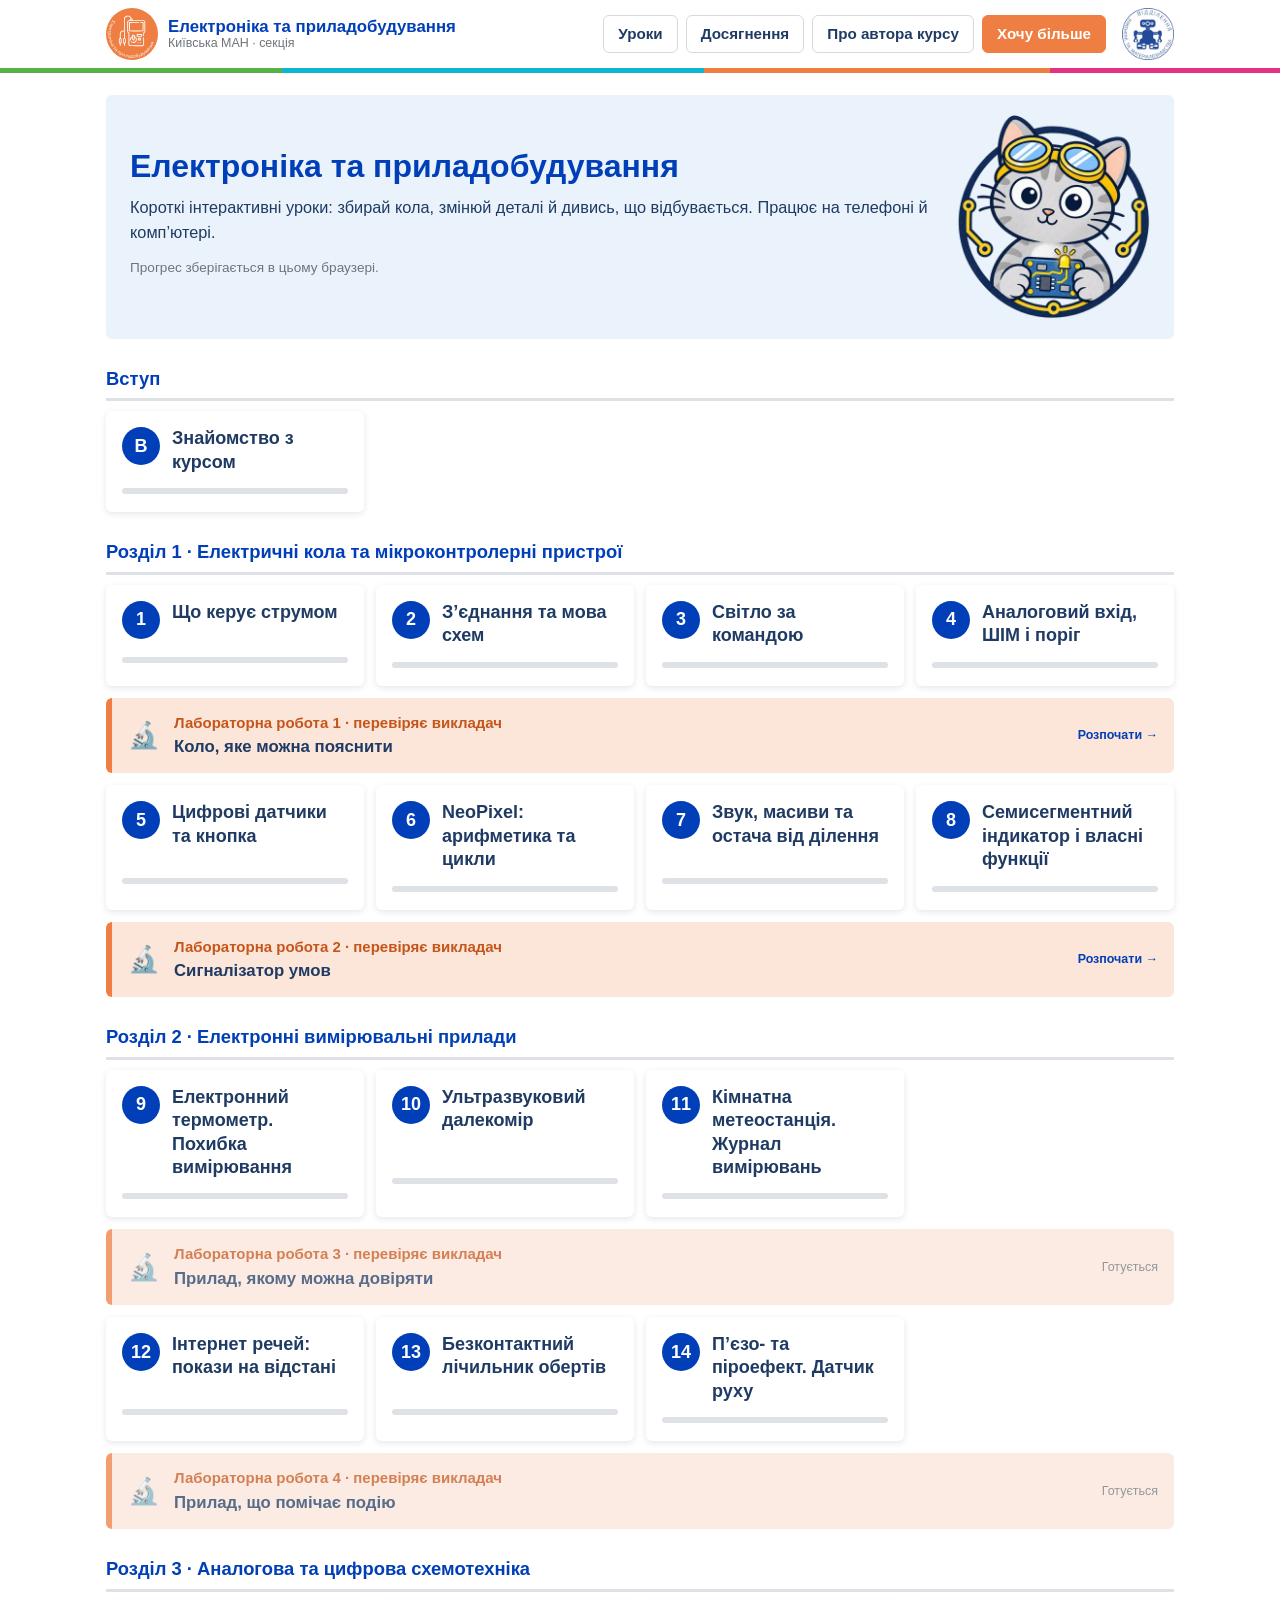
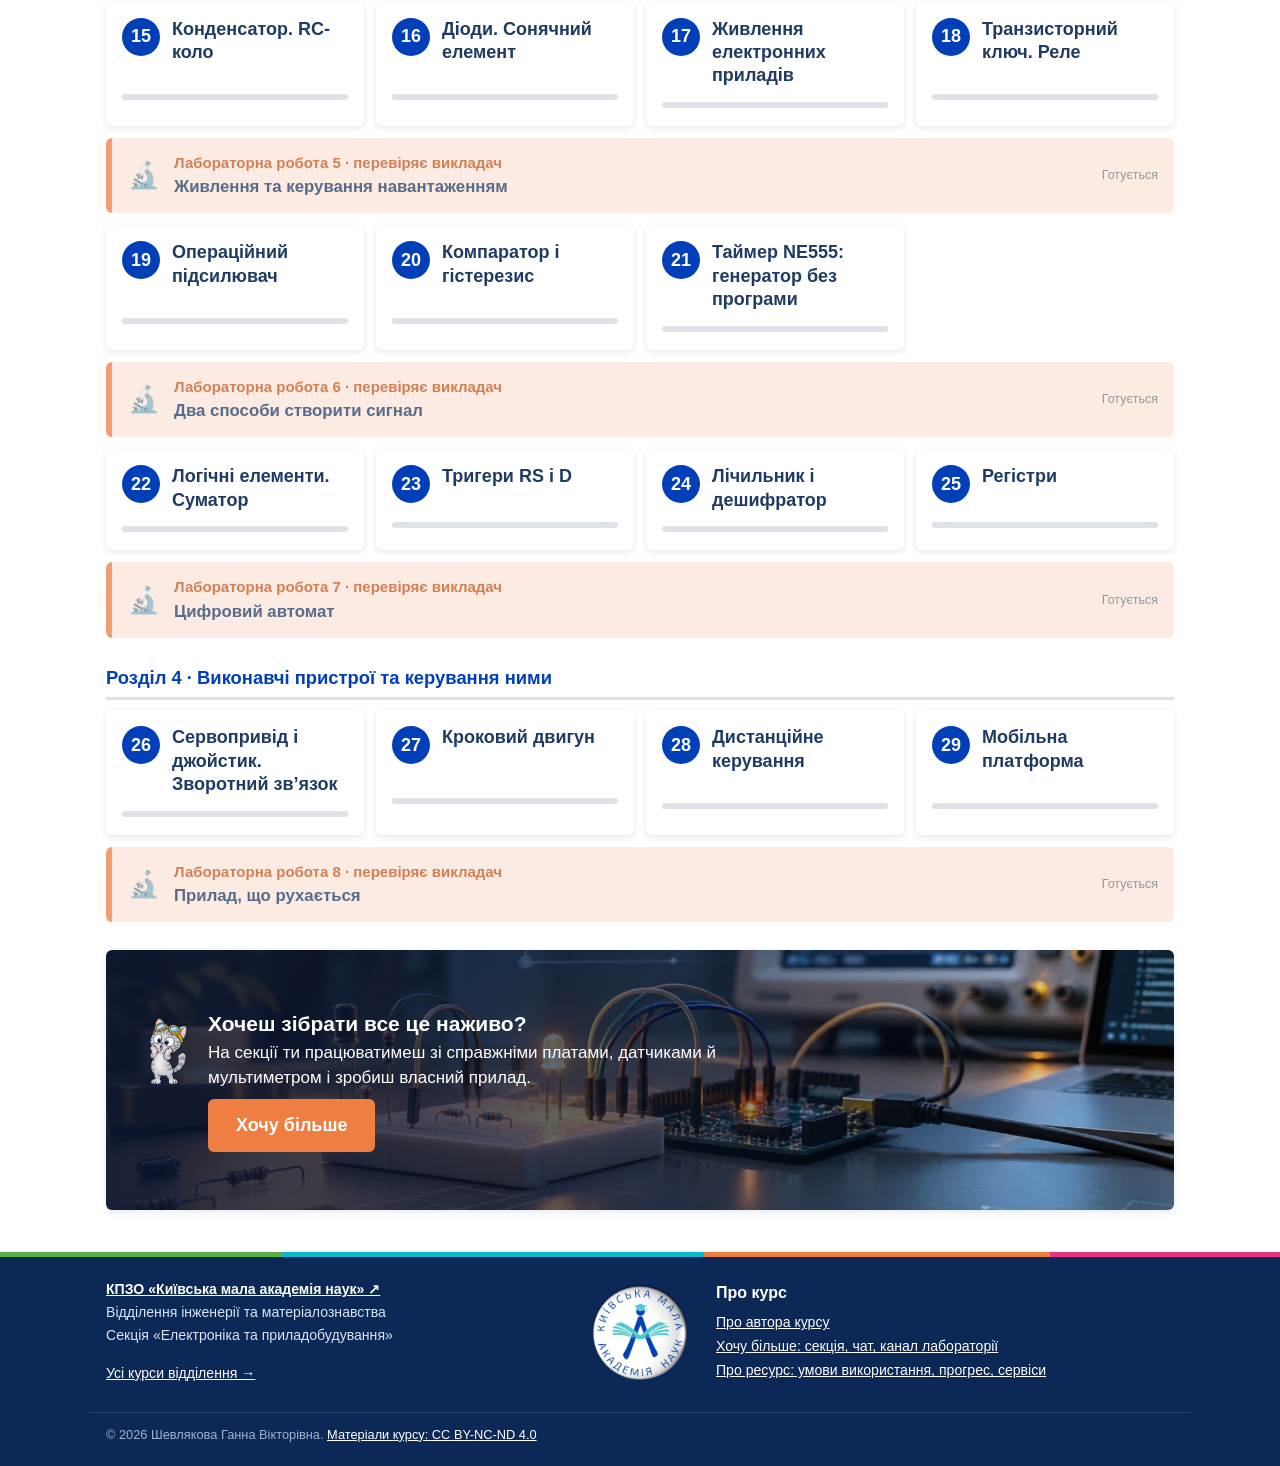
==== commit fa67cb98: "Чернетка повного курсу - без дослідної роботи" ====
--- a/index.html
+++ b/index.html
@@ -11,7 +11,7 @@
   <section class="intro">
     <div>
       <h1>Електроніка та приладобудування</h1>
-      <p class="lead">Короткі інтерактивні уроки: збирай кола, змінюй деталі й дивись, що відбувається. Кожен урок — 10–15 хвилин, на телефоні чи комп’ютері.</p>
+      <p class="lead">Короткі інтерактивні уроки: збирай кола, змінюй деталі й дивись, що відбувається. Працює на телефоні й комп’ютері.</p>
       <p class="small">Прогрес зберігається в цьому браузері.</p>
     </div>
     <img id="intro-cat" alt="">
@@ -32,9 +32,12 @@
   document.getElementById('intro-cat').src = 'img/course-emblem.webp';
   document.getElementById('teaser-cat').src = CATS.surprised;
   const labState = id => { let L = null; try { L = JSON.parse(localStorage.getItem('electro-lab-' + id) || 'null'); } catch (e) {} return !L || !L.project ? 'Розпочати →' : L.test && L.test.submitted ? `Тест: ${L.test.score}/${L.test.qs.length}` : 'Виконується'; };
+  /* Режим авторки: index.html?author=1 — в уроках видно заготовки «Тут буде» (запам’ятовується; ?author=0 — вимкнути) */
+  const aq = new URLSearchParams(location.search).get('author');
+  try { if (aq != null) localStorage.setItem('electro-author', aq === '1' ? '1' : ''); } catch (e) {}
   const read = id => { try { return JSON.parse(localStorage.getItem('electro-progress-' + id) || 'null'); } catch (e) { return null; } };
   document.getElementById('course').innerHTML = COURSE.map(m => `
-    <section class="module"><h2>${m.module}</h2><div class="lesson-grid">
+    <section class="module${m.module ? '' : ' cont'}">${m.module ? `<h2>${m.module}</h2>` : ''}<div class="lesson-grid">
       ${m.lessons.map(l => {
         const st = l.ready && read(l.id);
         const done = st ? Object.keys(st.done || {}).length : 0;
@@ -42,14 +45,14 @@
         const badge = !l.ready ? '<span class="ls-badge soon">Готується</span>'
           : st && st.complete ? '<span class="ls-badge done">★ Пройдено</span>'
           : pct ? `<span class="ls-badge">${pct}%</span>` : '';
-        const inner = `<span class="ls-n">${l.n}</span><span class="ls-t">${l.title}</span>${badge}
+        const inner = `<span class="ls-n">${l.n === 0 ? 'В' : l.n}</span><span class="ls-t">${l.title}</span>${badge}
           ${l.ready ? `<span class="ls-bar"><i style="width:${pct}%"></i></span>` : ''}`;
         return l.ready ? `<a class="ls-card" href="lesson.html?l=${l.id}">${inner}</a>` : `<div class="ls-card off">${inner}</div>`;
       }).join('')}
     </div>
     ${m.lab ? `<${m.lab.ready ? `a href="lab.html?l=${m.lab.id}"` : 'div'} class="lab-card ${m.lab.ready ? '' : 'off'}">
       <span class="lab-ic">🔬</span>
-      <span class="lab-t"><small>Лабораторна робота ${m.lab.n} · для сертифіката</small><b>${m.lab.title}</b></span>
+      <span class="lab-t"><small>Лабораторна робота ${m.lab.n} · перевіряє викладач</small><b>${m.lab.title}</b></span>
       <span class="ls-badge ${m.lab.ready ? '' : 'soon'}">${m.lab.ready ? (labState(m.lab.id)) : 'Готується'}</span>
     </${m.lab.ready ? 'a' : 'div'}>` : ''}
     </section>`).join('');
--- a/css/style.css
+++ b/css/style.css
@@ -25,6 +25,8 @@
 .icon-btn{border:0;background:none;color:var(--muted);font-size:20px;cursor:pointer;padding:6px 8px;border-radius:8px;text-decoration:none}
 .icon-btn:hover{background:var(--card-blue)}
 #progress{display:flex;gap:4px;max-width:960px;margin:0 auto;padding:0 16px 10px}
+#progress .seg.fresh{outline:2px solid #e8590c;outline-offset:2px;background:#ffd8bf}   /* крок, доданий після попереднього проходження */
+.fresh-note{max-width:960px;margin:0 auto;padding:0 16px 8px;font-size:13px;color:#c2410c;font-weight:600}
 .seg{flex:1;height:10px;border:0;padding:0;border-radius:5px;cursor:pointer;transition:background .3s,transform .15s}
 .seg:disabled{cursor:default}
 .seg:not(:disabled):hover{transform:scaleY(1.4)}
@@ -38,7 +40,7 @@
 .seg.reward.done{background:var(--yellow)}
 
 /* ---------- Крок ---------- */
-main{flex:1;width:100%;max-width:960px;margin:0 auto;padding:16px 16px 110px}
+main{flex:1;width:100%;max-width:960px;margin:0 auto;padding:16px 16px 24px}
 #step.enter{animation:enter .35s ease}
 @keyframes enter{from{opacity:0;transform:translateX(16px)}to{opacity:1;transform:none}}
 
@@ -67,6 +69,7 @@
 
 .note{background:#fff;border-radius:6px;box-shadow:var(--shadow);padding:12px 16px;margin:0 0 12px}
 .txt{margin:0}
+.txt p{margin:0 0 0.5em 0}
 .lead{margin:0 0 12px;font-size:1.02rem}
 .panel h2.question{margin:4px 0 12px;font-size:1.2rem;color:var(--ink)}
 .kind-theory .txt{background:#CEF1F6;border-radius:6px;box-shadow:var(--shadow);padding:14px 18px}
@@ -145,7 +148,7 @@
   .logo.kman{display:none}
   .logo{height:38px}
   .top h1{font-size:15px}
-  main{padding:12px 10px 104px}
+  main{padding:12px 10px 20px}
   .panel{padding:16px}
   .panel h2{font-size:1.2rem;padding-right:64px}
   .panel-cat{width:62px}
@@ -258,10 +261,12 @@
 .formula .f-sep{border:0;border-top:2px dashed rgba(0,63,184,.25);margin:12px 10%}
 .sticker{text-align:center;margin:0 0 12px}
 .sticker img{width:100%;max-width:560px;height:auto}
+.sticker.wide img{max-width:820px}
 .qty{display:grid;grid-template-columns:repeat(3,1fr);gap:10px;margin-bottom:12px}
 .qty .q{display:flex;gap:10px;align-items:flex-start;background:#fff;border-radius:6px;box-shadow:var(--shadow);padding:12px}
-.qty .sym{font:italic 700 2rem/1 "Cambria Math","Times New Roman",serif;color:var(--pink);min-width:28px}
+.qty .sym{font:700 2rem/1 "Cambria Math","Times New Roman",serif;color:var(--pink);min-width:28px}   /* фізичні величини позначати <em>U</em> */
 .qty .q b{display:block}.qty .q span{display:block;font-size:.9rem}.qty .q em{display:block;font-size:.82rem;color:var(--muted)}
+.qty .q .sym em{display:inline;font-size:inherit;color:inherit;font-style:italic}
 .ctl-label{font-weight:700;margin-bottom:8px}
 .choices{display:flex;gap:8px;flex-wrap:wrap}
 .choice{border:2px solid var(--line);background:#fff;border-radius:6px;padding:10px 16px;font-weight:700;cursor:pointer;color:var(--title)}
@@ -307,6 +312,7 @@
   .nt{break-inside:avoid;margin:0 0 16px}
   .nt h2{font-size:14pt;color:#003FB8;margin:0 0 8px}
   .nt svg.circuit,.nt svg.figure{display:block;width:100%;max-height:none;height:auto;max-width:520px;margin:0 auto 8px}
+  .nt .sym-pics{height:120px}.nt .sym-pics svg.figure{width:auto;height:110px;max-width:44%;margin:0}   /* малюнки деталей у таблиці позначень — компактно */
   .nt .flow,.nt .water-flow{display:none}
   .nt .sticker img{max-width:360px}
   .nt .qty{grid-template-columns:repeat(3,1fr)}
@@ -458,10 +464,13 @@
 .code-mini{padding:10px 14px;font-size:13px;white-space:pre}
 pre.code .cl{display:flex;padding:0 12px 0 0;border-left:4px solid transparent;white-space:pre}
 pre.code .cl.run{background:rgba(238,126,66,.28);border-left-color:#EE7E42}
+pre.code .cl.key{background:rgba(250,204,21,.18);border-left-color:#facc15}   /* важливий для теми рядок (hl у кроці) */
+pre.code-mini .hl{background:rgba(250,204,21,.25);display:inline-block;width:100%}
 pre.code .cl.err{background:rgba(229,50,129,.3);border-left-color:#E53281}
 pre.code .ln{display:inline-block;width:2.4em;text-align:right;padding-right:.8em;color:#6f7f99;user-select:none;flex:none}
 .cslot{font:inherit;background:#fff7d6;color:#14213d;border:2px solid #EE7E42;border-radius:4px;padding:0 2px;margin:0 1px}
 .cslot.num{width:5.2em}
+.cslot.num.sm{width:3.6em}
 .code-edit{display:flex;background:#14213d;border-radius:8px;overflow:hidden;min-height:300px}
 .code-gutter{flex:none;width:2.6em;padding:10px 0;text-align:right;color:#6f7f99;font:14px/1.55 Consolas,"Courier New",monospace;overflow:hidden}
 .code-gutter span{display:block;padding-right:.6em}
@@ -504,6 +513,7 @@
 .zone.in{margin-left:18px}
 .zone .zl{font:12px Arial,sans-serif;color:#8fa3c7;margin-bottom:3px}
 .zone.over,.zc.pool.over{border-color:#EE7E42;background:rgba(238,126,66,.15)}
+.gauge .zone{margin:0;min-height:0;padding:0;border-style:solid}   /* «дозволена» зона шкали струму — не плутати з зонами сортування */
 .zc{display:flex;flex-direction:column;gap:4px;min-height:24px}
 .sort-pool{margin:10px 0}
 .zc.pool{flex-direction:row;flex-wrap:wrap;gap:8px;padding:10px;border:2px dashed #c9d2df;border-radius:8px;background:#fff;min-height:52px}
@@ -627,3 +637,88 @@
 .fb-name{max-width:320px}
 .fb-row{display:flex;align-items:center;gap:12px;flex-wrap:wrap}
 .fb-send:disabled{opacity:.5;cursor:default}
+
+/* Кнопки-входи в живих кроках */
+.in-ctl{display:flex;gap:10px;flex-wrap:wrap;margin:6px 0}
+.in-btn{font:inherit;font-weight:700;padding:12px 18px;border-radius:8px;border:2px solid #1F3B63;background:#fff;color:#1F3B63;cursor:pointer;user-select:none;touch-action:none}
+.in-btn.on{background:#1F3B63;color:#fff;transform:translateY(1px)}
+.in-btn.tog.on{background:#d93025;border-color:#d93025}
+
+.light-ctl{display:flex;align-items:center;gap:14px;flex-wrap:wrap}.light-ctl label{flex:1;min-width:240px}.light-word{font-weight:700;color:#1F3B63;min-width:110px}
+
+/* Оператори порівняння / логіки з прикладами */
+.ops-grid{display:grid;grid-template-columns:repeat(auto-fit,minmax(250px,1fr));gap:10px;margin:8px 0}
+.op-card{display:grid;grid-template-columns:auto 1fr;grid-template-areas:'b m' 'b t' 'b f';column-gap:12px;row-gap:4px;align-items:center;background:#fff;border:2px solid #e3e7ee;border-radius:10px;padding:10px 12px}
+.op-badge{grid-area:b;min-width:54px;height:54px;display:flex;align-items:center;justify-content:center;border-radius:10px;background:#003FB8;color:#fff;font:800 1.5rem/1 ui-monospace,monospace}
+.op-m{grid-area:m;font-weight:700;color:#1F3B63}
+.op-ex{display:flex;align-items:center;gap:8px;font-size:.95rem}.op-ex:nth-of-type(3){grid-area:t}.op-ex:nth-of-type(4){grid-area:f}
+.tf{font-size:.78rem;padding:2px 8px;border-radius:999px}.tf.t{background:#e3f6df;color:#2b7a1f}.tf.f{background:#fde4ee;color:#b0174f}
+.fig-pair>div{text-align:center}.fig-pair b{color:#1F3B63}
+/* Групи співставлення з кодом */
+.match-group{margin:12px 0 4px;border:2px solid #e3e7ee;border-radius:10px;padding:10px 12px;background:#fafbfd}
+.match-group .match-grid{grid-template-columns:repeat(auto-fit,minmax(220px,1fr));margin-bottom:4px}
+.match-group .match-card{text-align:left}
+.match-group .match-ch{flex-direction:row}
+.code-mini .hl{background:#5a1d1d;color:#ffd7d7;display:inline-block;width:100%;border-left:4px solid #ff6b6b;margin-left:-4px}
+
+.gen-ch{display:flex;gap:10px;flex-wrap:wrap;margin:8px 0}.gen-ch .mch{flex:0 1 auto;min-width:120px;font-size:1.05rem;padding:10px 18px}.gen-ch .mch:disabled{opacity:.7;cursor:default}
+
+/* Шапка: емблема відділення з підказкою; футер у три колонки з емблемою КМАН по центру */
+.sh-kman{position:relative}
+.sh-kman .sh-tip{position:absolute;right:0;top:calc(100% + 6px);white-space:nowrap;background:#0b2857;color:#fff;font-size:.8rem;font-weight:600;padding:6px 10px;border-radius:6px;opacity:0;pointer-events:none;transform:translateY(-4px);transition:opacity .15s,transform .15s;z-index:20}
+.sh-kman:hover .sh-tip,.sh-kman:focus-visible .sh-tip{opacity:1;transform:none}
+.site-footer .sf-row{grid-template-columns:1fr auto 1fr;align-items:center}
+.sf-emblem img{width:96px;height:96px;display:block}
+.sf-hub{font-size:.88rem}
+.sf-links h3{margin:0 0 6px;font-size:1rem;color:#fff}
+.sf-links ul{list-style:none;margin:0;padding:0}
+.sf-links li{font-size:.88rem;line-height:1.7}
+@media (max-width:820px){.site-footer .sf-row{grid-template-columns:1fr;justify-items:start}.sf-emblem img{width:72px;height:72px}}
+.contact-list{list-style:none;padding:0;margin:8px 0 0}.contact-list li{margin:4px 0}
+.steps-join{counter-reset:j;list-style:none;padding:0}.steps-join li{counter-increment:j;position:relative;padding:10px 12px 10px 48px;margin:8px 0;background:#fff;border:1px solid #e3e7ee;border-radius:8px}
+.steps-join li::before{content:counter(j);position:absolute;left:12px;top:10px;width:26px;height:26px;border-radius:50%;background:#003FB8;color:#fff;font-weight:800;display:flex;align-items:center;justify-content:center}
+.res-sec{margin:22px 0}.res-sec h2{margin-bottom:6px}
+.author-card{grid-template-columns:200px 1fr}
+.author-photo{width:200px;height:200px;object-fit:cover;border-radius:50%;border:4px solid #fff;box-shadow:var(--shadow)}
+.contacts-h{margin:14px 0 0;font-size:1rem;color:var(--title)}
+@media (max-width:640px){.author-card{grid-template-columns:1fr;justify-items:center}}
+
+/* Уроки й лабораторні: навчальна навігація + компактний футер */
+.course-nav{max-width:960px;margin:28px auto 0;padding:0 16px}
+.cn-row{display:grid;grid-template-columns:1fr auto 1fr;gap:10px;align-items:stretch}
+.cn-row a,.cn-row span.off{display:flex;flex-direction:column;gap:2px;padding:10px 14px;border-radius:8px;border:1.5px solid #d6deeb;background:#fff;text-decoration:none;color:var(--title)}
+.cn-row a:hover{border-color:#003FB8}
+.cn-row small{font-size:.78rem;color:#6b7686;font-weight:600}.cn-row b{font-size:.92rem;line-height:1.3}
+.cn-next{text-align:right}.cn-row .off{opacity:.55}.cn-row .off i{font-size:.75rem;color:#6b7686}
+.cn-list{justify-content:center;font-weight:700;white-space:nowrap}
+.site-footer.sf-compact{text-align:center;padding:0 16px 14px}.sf-compact p:first-of-type{margin-top:12px!important}
+.sf-compact p{margin:2px 0;font-size:.82rem;color:#c9d6ea}
+@media (max-width:700px){.cn-row{grid-template-columns:1fr}.cn-next{text-align:left}}
+.sf-compact::before{margin:0 -16px}
+.module.cont{margin-top:12px}
+/* Кнопки «Назад / Далі» — одразу під кроком, у потоці сторінки (без прилипання до низу екрана) */
+.nav{position:static;background:none;backdrop-filter:none;padding:4px 16px 8px}
+.nav::before{display:none}
+.lesson-page .site-footer{margin-bottom:0}
+
+/* Тренажер: обов’язкові задачі розв’язано */
+.gen-count.unlocked{display:flex;gap:12px;align-items:center;padding:8px 14px;background:#e3f7e8;border:2px solid #2f9e44;border-radius:10px;flex:1}   /* обов’язкові задачі тренажера розв’язано */
+.gen-count.unlocked .cat-mini{width:48px;height:48px;flex:none}
+.gu-btns{display:flex;gap:10px;flex-wrap:wrap;margin-top:8px!important}
+
+.examples .example.wide{grid-column:1/-1}   /* приклад на всю ширину (wide: true) */
+.lead .code-mini{margin:8px 0}   /* фрагмент коду в тексті кроку */
+
+/* Код у тексті: жирний на світло-сірому тлі */
+:not(pre) > code{font:600 .92em Consolas,"Courier New",monospace;background:#eef1f5;color:#1F3B63;padding:1px 5px;border-radius:4px}
+pre code,.order-list code,.chip code,.cl code{font:inherit;color:inherit;background:none;padding:0;white-space:pre}
+.panel > pre.code-mini{margin:8px 0}
+.todo{border:2px dashed #EE7E42;background:#fff6ef;border-radius:8px;padding:10px 14px;margin:8px 0;color:#8a4a12}   /* заготовка в чернетці уроку */
+/* Вхідний тест */
+.quiz{margin:8px 0 12px;padding-left:1.4em}
+.quiz li{margin:0 0 14px}
+.qz-q{margin:0 0 6px;font-weight:600}
+.qz-opts{display:flex;flex-wrap:wrap;gap:6px 14px}
+.qz-opts label{display:flex;gap:6px;align-items:center;background:#fff;border:1px solid #dfe5ee;border-radius:6px;padding:5px 10px;cursor:pointer}
+.qz-opts label:has(input:checked){border-color:#003FB8;background:#eef3ff}
+.qz-opts .qz-dk{color:#6E747A;font-style:italic}
